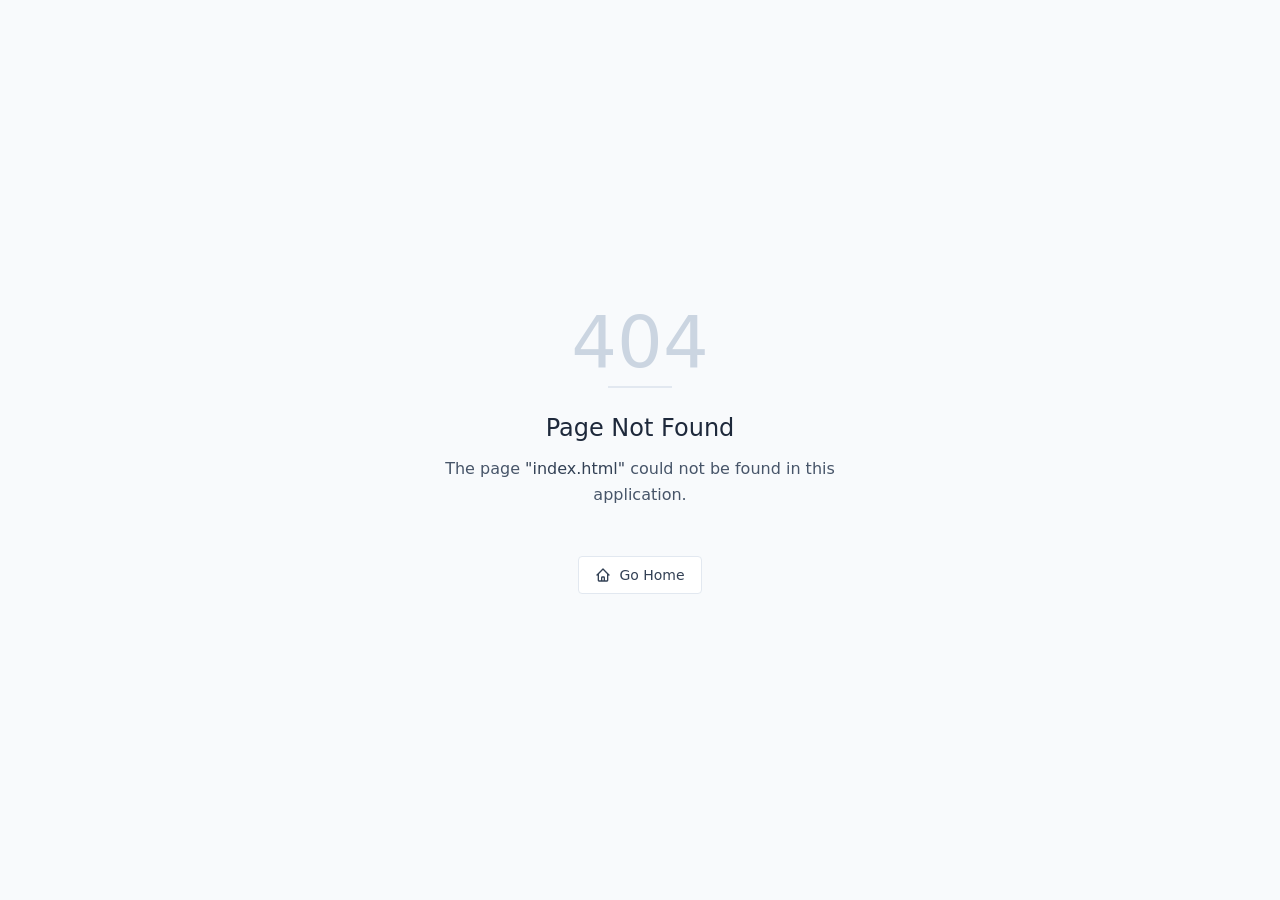
==== index.html @ f0186ccd "new" ====
<!doctype html>
<html lang="en">
  <head>
    <meta charset="UTF-8" />
    <link rel="icon" type="image/svg+xml" href="https://base44.com/logo_v2.svg" />
    <meta name="viewport" content="width=device-width, initial-scale=1.0" />
    <link rel="manifest" href="/manifest.json" />
    <title>Base44 APP</title>
    <script type="module" crossorigin src="/assets/index-C-ivw7IO.js"></script>
    <link rel="stylesheet" crossorigin href="/assets/index-BaWBJf7X.css">
    <script type="module">
if (window.self === window.top) {
  let lastPath = "";
  function getPageNameFromPath(path) {
    const segments = path.split("/").filter(Boolean);
    return segments[0] || null;
  }
  function trackPageView() {
    const path = window.location.pathname;
    if (path === lastPath) return;
    lastPath = path;
    const pageName = getPageNameFromPath(path) || "home";
    const appId = "";
    if (!appId) return;
    fetch(`/app-logs/${appId}/log-user-in-app/${pageName}`, {
      method: "POST",
    }).catch(() => {});
  }
  const originalPushState = history.pushState.bind(history);
  history.pushState = function (...args) {
    originalPushState(...args);
    trackPageView();
  };
  const originalReplaceState = history.replaceState.bind(history);
  history.replaceState = function (...args) {
    originalReplaceState(...args);
    trackPageView();
  };
  window.addEventListener("popstate", trackPageView);
  trackPageView();
}
</script>
  </head>
  <body>
    <div id="root"></div>
  </body>
</html>
---- assets/index-BaWBJf7X.css ----
*,:before,:after{--tw-border-spacing-x: 0;--tw-border-spacing-y: 0;--tw-translate-x: 0;--tw-translate-y: 0;--tw-rotate: 0;--tw-skew-x: 0;--tw-skew-y: 0;--tw-scale-x: 1;--tw-scale-y: 1;--tw-pan-x: ;--tw-pan-y: ;--tw-pinch-zoom: ;--tw-scroll-snap-strictness: proximity;--tw-gradient-from-position: ;--tw-gradient-via-position: ;--tw-gradient-to-position: ;--tw-ordinal: ;--tw-slashed-zero: ;--tw-numeric-figure: ;--tw-numeric-spacing: ;--tw-numeric-fraction: ;--tw-ring-inset: ;--tw-ring-offset-width: 0px;--tw-ring-offset-color: #fff;--tw-ring-color: rgb(59 130 246 / .5);--tw-ring-offset-shadow: 0 0 #0000;--tw-ring-shadow: 0 0 #0000;--tw-shadow: 0 0 #0000;--tw-shadow-colored: 0 0 #0000;--tw-blur: ;--tw-brightness: ;--tw-contrast: ;--tw-grayscale: ;--tw-hue-rotate: ;--tw-invert: ;--tw-saturate: ;--tw-sepia: ;--tw-drop-shadow: ;--tw-backdrop-blur: ;--tw-backdrop-brightness: ;--tw-backdrop-contrast: ;--tw-backdrop-grayscale: ;--tw-backdrop-hue-rotate: ;--tw-backdrop-invert: ;--tw-backdrop-opacity: ;--tw-backdrop-saturate: ;--tw-backdrop-sepia: ;--tw-contain-size: ;--tw-contain-layout: ;--tw-contain-paint: ;--tw-contain-style: }::backdrop{--tw-border-spacing-x: 0;--tw-border-spacing-y: 0;--tw-translate-x: 0;--tw-translate-y: 0;--tw-rotate: 0;--tw-skew-x: 0;--tw-skew-y: 0;--tw-scale-x: 1;--tw-scale-y: 1;--tw-pan-x: ;--tw-pan-y: ;--tw-pinch-zoom: ;--tw-scroll-snap-strictness: proximity;--tw-gradient-from-position: ;--tw-gradient-via-position: ;--tw-gradient-to-position: ;--tw-ordinal: ;--tw-slashed-zero: ;--tw-numeric-figure: ;--tw-numeric-spacing: ;--tw-numeric-fraction: ;--tw-ring-inset: ;--tw-ring-offset-width: 0px;--tw-ring-offset-color: #fff;--tw-ring-color: rgb(59 130 246 / .5);--tw-ring-offset-shadow: 0 0 #0000;--tw-ring-shadow: 0 0 #0000;--tw-shadow: 0 0 #0000;--tw-shadow-colored: 0 0 #0000;--tw-blur: ;--tw-brightness: ;--tw-contrast: ;--tw-grayscale: ;--tw-hue-rotate: ;--tw-invert: ;--tw-saturate: ;--tw-sepia: ;--tw-drop-shadow: ;--tw-backdrop-blur: ;--tw-backdrop-brightness: ;--tw-backdrop-contrast: ;--tw-backdrop-grayscale: ;--tw-backdrop-hue-rotate: ;--tw-backdrop-invert: ;--tw-backdrop-opacity: ;--tw-backdrop-saturate: ;--tw-backdrop-sepia: ;--tw-contain-size: ;--tw-contain-layout: ;--tw-contain-paint: ;--tw-contain-style: }*,:before,:after{box-sizing:border-box;border-width:0;border-style:solid;border-color:#e5e7eb}:before,:after{--tw-content: ""}html,:host{line-height:1.5;-webkit-text-size-adjust:100%;-moz-tab-size:4;-o-tab-size:4;tab-size:4;font-family:var(--font-sans);font-feature-settings:normal;font-variation-settings:normal;-webkit-tap-highlight-color:transparent}body{margin:0;line-height:inherit}hr{height:0;color:inherit;border-top-width:1px}abbr:where([title]){-webkit-text-decoration:underline dotted;text-decoration:underline dotted}h1,h2,h3,h4,h5,h6{font-size:inherit;font-weight:inherit}a{color:inherit;text-decoration:inherit}b,strong{font-weight:bolder}code,kbd,samp,pre{font-family:var(--font-mono);font-feature-settings:normal;font-variation-settings:normal;font-size:1em}small{font-size:80%}sub,sup{font-size:75%;line-height:0;position:relative;vertical-align:baseline}sub{bottom:-.25em}sup{top:-.5em}table{text-indent:0;border-color:inherit;border-collapse:collapse}button,input,optgroup,select,textarea{font-family:inherit;font-feature-settings:inherit;font-variation-settings:inherit;font-size:100%;font-weight:inherit;line-height:inherit;letter-spacing:inherit;color:inherit;margin:0;padding:0}button,select{text-transform:none}button,input:where([type=button]),input:where([type=reset]),input:where([type=submit]){-webkit-appearance:button;background-color:transparent;background-image:none}:-moz-focusring{outline:auto}:-moz-ui-invalid{box-shadow:none}progress{vertical-align:baseline}::-webkit-inner-spin-button,::-webkit-outer-spin-button{height:auto}[type=search]{-webkit-appearance:textfield;outline-offset:-2px}::-webkit-search-decoration{-webkit-appearance:none}::-webkit-file-upload-button{-webkit-appearance:button;font:inherit}summary{display:list-item}blockquote,dl,dd,h1,h2,h3,h4,h5,h6,hr,figure,p,pre{margin:0}fieldset{margin:0;padding:0}legend{padding:0}ol,ul,menu{list-style:none;margin:0;padding:0}dialog{padding:0}textarea{resize:vertical}input::-moz-placeholder,textarea::-moz-placeholder{opacity:1;color:#9ca3af}input::placeholder,textarea::placeholder{opacity:1;color:#9ca3af}button,[role=button]{cursor:pointer}:disabled{cursor:default}img,svg,video,canvas,audio,iframe,embed,object{display:block;vertical-align:middle}img,video{max-width:100%;height:auto}[hidden]:where(:not([hidden=until-found])){display:none}:root{--background: 210 17% 98%;--foreground: 240 6% 4%;--card: 0 0% 100%;--card-foreground: 240 6% 4%;--popover: 0 0% 100%;--popover-foreground: 240 6% 4%;--primary: 240 6% 4%;--primary-foreground: 210 17% 98%;--secondary: 210 14% 96%;--secondary-foreground: 240 6% 4%;--muted: 210 14% 93%;--muted-foreground: 240 4% 46%;--accent: 223 100% 50%;--accent-foreground: 0 0% 100%;--destructive: 4 100% 59%;--destructive-foreground: 0 0% 100%;--border: 210 14% 89%;--input: 210 14% 89%;--ring: 223 100% 50%;--radius: .25rem;--signal: 223 100% 50%;--signal-negative: 4 100% 59%;--paper: 210 17% 98%;--onyx: 240 6% 4%;--ghost: 210 14% 93%;--font-sans: "Inter", system-ui, sans-serif;--font-mono: "JetBrains Mono", monospace;--font-display: "Fraunces", "Inter", serif}.dark{--background: 240 6% 4%;--foreground: 210 17% 98%;--card: 240 6% 8%;--card-foreground: 210 17% 98%;--popover: 240 6% 8%;--popover-foreground: 210 17% 98%;--primary: 210 17% 98%;--primary-foreground: 240 6% 4%;--secondary: 240 4% 12%;--secondary-foreground: 210 17% 98%;--muted: 240 4% 12%;--muted-foreground: 240 4% 60%;--accent: 223 100% 60%;--accent-foreground: 0 0% 100%;--destructive: 4 100% 59%;--destructive-foreground: 0 0% 100%;--border: 240 4% 14%;--input: 240 4% 14%;--ring: 223 100% 60%}*{border-color:hsl(var(--border))}body{background-color:hsl(var(--background));color:hsl(var(--foreground));font-family:var(--font-sans);font-feature-settings:"ss01","cv11";-webkit-font-smoothing:antialiased;-moz-osx-font-smoothing:grayscale}*:focus-visible{outline:3px solid hsl(var(--accent));outline-offset:2px}::-moz-selection{background:hsl(var(--accent));color:hsl(var(--accent-foreground))}::selection{background:hsl(var(--accent));color:hsl(var(--accent-foreground))}.sr-only{position:absolute;width:1px;height:1px;padding:0;margin:-1px;overflow:hidden;clip:rect(0,0,0,0);white-space:nowrap;border-width:0}.pointer-events-none{pointer-events:none}.pointer-events-auto{pointer-events:auto}.visible{visibility:visible}.invisible{visibility:hidden}.fixed{position:fixed}.absolute{position:absolute}.relative{position:relative}.sticky{position:sticky}.-inset-2{top:-.5rem;right:-.5rem;bottom:-.5rem;left:-.5rem}.inset-0{top:0;right:0;bottom:0;left:0}.inset-x-0{left:0;right:0}.inset-y-0{top:0;bottom:0}.-bottom-12{bottom:-3rem}.-left-12{left:-3rem}.-right-1{right:-.25rem}.-right-12{right:-3rem}.-top-1{top:-.25rem}.-top-12{top:-3rem}.bottom-0{bottom:0}.left-0{left:0}.left-1{left:.25rem}.left-1\/2{left:50%}.left-2{left:.5rem}.left-4{left:1rem}.left-\[50\%\]{left:50%}.right-0{right:0}.right-1{right:.25rem}.right-2{right:.5rem}.right-3{right:.75rem}.right-4{right:1rem}.top-0{top:0}.top-1\.5{top:.375rem}.top-1\/2{top:50%}.top-16{top:4rem}.top-2{top:.5rem}.top-28{top:7rem}.top-3\.5{top:.875rem}.top-4{top:1rem}.top-\[1px\]{top:1px}.top-\[50\%\]{top:50%}.top-\[60\%\]{top:60%}.top-full{top:100%}.z-10{z-index:10}.z-20{z-index:20}.z-30{z-index:30}.z-40{z-index:40}.z-50{z-index:50}.z-\[100\]{z-index:100}.z-\[1\]{z-index:1}.order-last{order:9999}.col-span-1{grid-column:span 1 / span 1}.col-span-10{grid-column:span 10 / span 10}.col-span-12{grid-column:span 12 / span 12}.col-span-2{grid-column:span 2 / span 2}.col-span-3{grid-column:span 3 / span 3}.col-span-4{grid-column:span 4 / span 4}.col-span-7{grid-column:span 7 / span 7}.col-start-3{grid-column-start:3}.-mx-1{margin-left:-.25rem;margin-right:-.25rem}.mx-2{margin-left:.5rem;margin-right:.5rem}.mx-3\.5{margin-left:.875rem;margin-right:.875rem}.mx-auto{margin-left:auto;margin-right:auto}.my-0\.5{margin-top:.125rem;margin-bottom:.125rem}.my-1{margin-top:.25rem;margin-bottom:.25rem}.-ml-4{margin-left:-1rem}.-mt-4{margin-top:-1rem}.mb-1{margin-bottom:.25rem}.mb-2{margin-bottom:.5rem}.mb-4{margin-bottom:1rem}.mb-6{margin-bottom:1.5rem}.mb-8{margin-bottom:2rem}.ml-1{margin-left:.25rem}.ml-auto{margin-left:auto}.mr-2{margin-right:.5rem}.mt-0\.5{margin-top:.125rem}.mt-1{margin-top:.25rem}.mt-1\.5{margin-top:.375rem}.mt-10{margin-top:2.5rem}.mt-2{margin-top:.5rem}.mt-24{margin-top:6rem}.mt-3{margin-top:.75rem}.mt-4{margin-top:1rem}.mt-8{margin-top:2rem}.mt-auto{margin-top:auto}.block{display:block}.flex{display:flex}.inline-flex{display:inline-flex}.table{display:table}.grid{display:grid}.hidden{display:none}.aspect-square{aspect-ratio:1 / 1}.aspect-video{aspect-ratio:16 / 9}.size-4{width:1rem;height:1rem}.h-0\.5{height:.125rem}.h-1{height:.25rem}.h-1\.5{height:.375rem}.h-10{height:2.5rem}.h-12{height:3rem}.h-14{height:3.5rem}.h-16{height:4rem}.h-2{height:.5rem}.h-2\.5{height:.625rem}.h-24{height:6rem}.h-3{height:.75rem}.h-3\.5{height:.875rem}.h-4{height:1rem}.h-5{height:1.25rem}.h-6{height:1.5rem}.h-7{height:1.75rem}.h-8{height:2rem}.h-9{height:2.25rem}.h-\[1px\]{height:1px}.h-\[var\(--radix-navigation-menu-viewport-height\)\]{height:var(--radix-navigation-menu-viewport-height)}.h-\[var\(--radix-select-trigger-height\)\]{height:var(--radix-select-trigger-height)}.h-auto{height:auto}.h-full{height:100%}.h-px{height:1px}.h-svh{height:100svh}.max-h-96{max-height:24rem}.max-h-\[300px\]{max-height:300px}.max-h-screen{max-height:100vh}.min-h-0{min-height:0px}.min-h-\[60px\]{min-height:60px}.min-h-screen{min-height:100vh}.min-h-svh{min-height:100svh}.w-0{width:0px}.w-1{width:.25rem}.w-10{width:2.5rem}.w-12{width:3rem}.w-14{width:3.5rem}.w-16{width:4rem}.w-2{width:.5rem}.w-2\.5{width:.625rem}.w-24{width:6rem}.w-3{width:.75rem}.w-3\.5{width:.875rem}.w-3\/4{width:75%}.w-4{width:1rem}.w-5{width:1.25rem}.w-6{width:1.5rem}.w-64{width:16rem}.w-7{width:1.75rem}.w-72{width:18rem}.w-8{width:2rem}.w-9{width:2.25rem}.w-\[--sidebar-width\]{width:var(--sidebar-width)}.w-\[100px\]{width:100px}.w-\[1px\]{width:1px}.w-auto{width:auto}.w-full{width:100%}.w-max{width:-moz-max-content;width:max-content}.w-px{width:1px}.min-w-0{min-width:0px}.min-w-10{min-width:2.5rem}.min-w-5{min-width:1.25rem}.min-w-8{min-width:2rem}.min-w-9{min-width:2.25rem}.min-w-\[12rem\]{min-width:12rem}.min-w-\[8rem\]{min-width:8rem}.min-w-\[var\(--radix-select-trigger-width\)\]{min-width:var(--radix-select-trigger-width)}.max-w-\[--skeleton-width\]{max-width:var(--skeleton-width)}.max-w-\[1600px\]{max-width:1600px}.max-w-lg{max-width:32rem}.max-w-max{max-width:-moz-max-content;max-width:max-content}.max-w-md{max-width:28rem}.max-w-xl{max-width:36rem}.flex-1{flex:1 1 0%}.flex-shrink-0,.shrink-0{flex-shrink:0}.grow{flex-grow:1}.grow-0{flex-grow:0}.basis-full{flex-basis:100%}.caption-bottom{caption-side:bottom}.border-collapse{border-collapse:collapse}.-translate-x-1\/2{--tw-translate-x: -50%;transform:translate(var(--tw-translate-x),var(--tw-translate-y)) rotate(var(--tw-rotate)) skew(var(--tw-skew-x)) skewY(var(--tw-skew-y)) scaleX(var(--tw-scale-x)) scaleY(var(--tw-scale-y))}.-translate-x-px{--tw-translate-x: -1px;transform:translate(var(--tw-translate-x),var(--tw-translate-y)) rotate(var(--tw-rotate)) skew(var(--tw-skew-x)) skewY(var(--tw-skew-y)) scaleX(var(--tw-scale-x)) scaleY(var(--tw-scale-y))}.-translate-y-1\/2{--tw-translate-y: -50%;transform:translate(var(--tw-translate-x),var(--tw-translate-y)) rotate(var(--tw-rotate)) skew(var(--tw-skew-x)) skewY(var(--tw-skew-y)) scaleX(var(--tw-scale-x)) scaleY(var(--tw-scale-y))}.translate-x-\[-50\%\]{--tw-translate-x: -50%;transform:translate(var(--tw-translate-x),var(--tw-translate-y)) rotate(var(--tw-rotate)) skew(var(--tw-skew-x)) skewY(var(--tw-skew-y)) scaleX(var(--tw-scale-x)) scaleY(var(--tw-scale-y))}.translate-x-px{--tw-translate-x: 1px;transform:translate(var(--tw-translate-x),var(--tw-translate-y)) rotate(var(--tw-rotate)) skew(var(--tw-skew-x)) skewY(var(--tw-skew-y)) scaleX(var(--tw-scale-x)) scaleY(var(--tw-scale-y))}.translate-y-\[-50\%\]{--tw-translate-y: -50%;transform:translate(var(--tw-translate-x),var(--tw-translate-y)) rotate(var(--tw-rotate)) skew(var(--tw-skew-x)) skewY(var(--tw-skew-y)) scaleX(var(--tw-scale-x)) scaleY(var(--tw-scale-y))}.translate-y-full{--tw-translate-y: 100%;transform:translate(var(--tw-translate-x),var(--tw-translate-y)) rotate(var(--tw-rotate)) skew(var(--tw-skew-x)) skewY(var(--tw-skew-y)) scaleX(var(--tw-scale-x)) scaleY(var(--tw-scale-y))}.rotate-45{--tw-rotate: 45deg;transform:translate(var(--tw-translate-x),var(--tw-translate-y)) rotate(var(--tw-rotate)) skew(var(--tw-skew-x)) skewY(var(--tw-skew-y)) scaleX(var(--tw-scale-x)) scaleY(var(--tw-scale-y))}.rotate-90{--tw-rotate: 90deg;transform:translate(var(--tw-translate-x),var(--tw-translate-y)) rotate(var(--tw-rotate)) skew(var(--tw-skew-x)) skewY(var(--tw-skew-y)) scaleX(var(--tw-scale-x)) scaleY(var(--tw-scale-y))}.transform{transform:translate(var(--tw-translate-x),var(--tw-translate-y)) rotate(var(--tw-rotate)) skew(var(--tw-skew-x)) skewY(var(--tw-skew-y)) scaleX(var(--tw-scale-x)) scaleY(var(--tw-scale-y))}@keyframes pulse{50%{opacity:.5}}.animate-pulse{animation:pulse 2s cubic-bezier(.4,0,.6,1) infinite}@keyframes spin{to{transform:rotate(360deg)}}.animate-spin{animation:spin 1s linear infinite}.cursor-default{cursor:default}.cursor-pointer{cursor:pointer}.touch-none{touch-action:none}.select-none{-webkit-user-select:none;-moz-user-select:none;user-select:none}.list-inside{list-style-position:inside}.list-disc{list-style-type:disc}.list-none{list-style-type:none}.grid-cols-12{grid-template-columns:repeat(12,minmax(0,1fr))}.grid-cols-3{grid-template-columns:repeat(3,minmax(0,1fr))}.flex-row{flex-direction:row}.flex-col{flex-direction:column}.flex-col-reverse{flex-direction:column-reverse}.flex-wrap{flex-wrap:wrap}.items-start{align-items:flex-start}.items-end{align-items:flex-end}.items-center{align-items:center}.items-baseline{align-items:baseline}.items-stretch{align-items:stretch}.justify-end{justify-content:flex-end}.justify-center{justify-content:center}.justify-between{justify-content:space-between}.gap-1{gap:.25rem}.gap-1\.5{gap:.375rem}.gap-10{gap:2.5rem}.gap-2{gap:.5rem}.gap-3{gap:.75rem}.gap-4{gap:1rem}.gap-6{gap:1.5rem}.gap-8{gap:2rem}.space-x-1>:not([hidden])~:not([hidden]){--tw-space-x-reverse: 0;margin-right:calc(.25rem * var(--tw-space-x-reverse));margin-left:calc(.25rem * calc(1 - var(--tw-space-x-reverse)))}.space-x-3>:not([hidden])~:not([hidden]){--tw-space-x-reverse: 0;margin-right:calc(.75rem * var(--tw-space-x-reverse));margin-left:calc(.75rem * calc(1 - var(--tw-space-x-reverse)))}.space-x-4>:not([hidden])~:not([hidden]){--tw-space-x-reverse: 0;margin-right:calc(1rem * var(--tw-space-x-reverse));margin-left:calc(1rem * calc(1 - var(--tw-space-x-reverse)))}.space-y-1>:not([hidden])~:not([hidden]){--tw-space-y-reverse: 0;margin-top:calc(.25rem * calc(1 - var(--tw-space-y-reverse)));margin-bottom:calc(.25rem * var(--tw-space-y-reverse))}.space-y-1\.5>:not([hidden])~:not([hidden]){--tw-space-y-reverse: 0;margin-top:calc(.375rem * calc(1 - var(--tw-space-y-reverse)));margin-bottom:calc(.375rem * var(--tw-space-y-reverse))}.space-y-2>:not([hidden])~:not([hidden]){--tw-space-y-reverse: 0;margin-top:calc(.5rem * calc(1 - var(--tw-space-y-reverse)));margin-bottom:calc(.5rem * var(--tw-space-y-reverse))}.space-y-3>:not([hidden])~:not([hidden]){--tw-space-y-reverse: 0;margin-top:calc(.75rem * calc(1 - var(--tw-space-y-reverse)));margin-bottom:calc(.75rem * var(--tw-space-y-reverse))}.space-y-4>:not([hidden])~:not([hidden]){--tw-space-y-reverse: 0;margin-top:calc(1rem * calc(1 - var(--tw-space-y-reverse)));margin-bottom:calc(1rem * var(--tw-space-y-reverse))}.space-y-6>:not([hidden])~:not([hidden]){--tw-space-y-reverse: 0;margin-top:calc(1.5rem * calc(1 - var(--tw-space-y-reverse)));margin-bottom:calc(1.5rem * var(--tw-space-y-reverse))}.overflow-auto{overflow:auto}.overflow-hidden{overflow:hidden}.overflow-y-auto{overflow-y:auto}.overflow-x-hidden{overflow-x:hidden}.truncate{overflow:hidden;text-overflow:ellipsis;white-space:nowrap}.whitespace-nowrap{white-space:nowrap}.break-words{overflow-wrap:break-word}.rounded-\[2px\]{border-radius:2px}.rounded-\[inherit\]{border-radius:inherit}.rounded-full{border-radius:9999px}.rounded-lg{border-radius:var(--radius)}.rounded-md{border-radius:calc(var(--radius) - 2px)}.rounded-sm{border-radius:calc(var(--radius) - 4px)}.rounded-xl{border-radius:.75rem}.rounded-t-\[10px\]{border-top-left-radius:10px;border-top-right-radius:10px}.rounded-tl-sm{border-top-left-radius:calc(var(--radius) - 4px)}.border{border-width:1px}.border-2{border-width:2px}.border-4{border-width:4px}.border-\[1\.5px\]{border-width:1.5px}.border-y{border-top-width:1px;border-bottom-width:1px}.border-b{border-bottom-width:1px}.border-l{border-left-width:1px}.border-r{border-right-width:1px}.border-t{border-top-width:1px}.border-dashed{border-style:dashed}.border-\[--color-border\]{border-color:var(--color-border)}.border-accent{border-color:hsl(var(--accent))}.border-border\/50{border-color:hsl(var(--border) / .5)}.border-destructive{border-color:hsl(var(--destructive))}.border-destructive\/50{border-color:hsl(var(--destructive) / .5)}.border-input{border-color:hsl(var(--input))}.border-primary{border-color:hsl(var(--primary))}.border-primary\/50{border-color:hsl(var(--primary) / .5)}.border-slate-100{--tw-border-opacity: 1;border-color:rgb(241 245 249 / var(--tw-border-opacity, 1))}.border-slate-200{--tw-border-opacity: 1;border-color:rgb(226 232 240 / var(--tw-border-opacity, 1))}.border-transparent{border-color:transparent}.border-l-transparent{border-left-color:transparent}.border-t-slate-800{--tw-border-opacity: 1;border-top-color:rgb(30 41 59 / var(--tw-border-opacity, 1))}.border-t-transparent{border-top-color:transparent}.bg-\[--color-bg\]{background-color:var(--color-bg)}.bg-accent{background-color:hsl(var(--accent))}.bg-background{background-color:hsl(var(--background))}.bg-black\/80{background-color:#000c}.bg-border{background-color:hsl(var(--border))}.bg-card{background-color:hsl(var(--card))}.bg-destructive{background-color:hsl(var(--destructive))}.bg-foreground{background-color:hsl(var(--foreground))}.bg-foreground\/20{background-color:hsl(var(--foreground) / .2)}.bg-green-500{--tw-bg-opacity: 1;background-color:rgb(34 197 94 / var(--tw-bg-opacity, 1))}.bg-muted{background-color:hsl(var(--muted))}.bg-muted\/50{background-color:hsl(var(--muted) / .5)}.bg-onyx{background-color:hsl(var(--onyx))}.bg-orange-100{--tw-bg-opacity: 1;background-color:rgb(255 237 213 / var(--tw-bg-opacity, 1))}.bg-orange-400{--tw-bg-opacity: 1;background-color:rgb(251 146 60 / var(--tw-bg-opacity, 1))}.bg-paper{background-color:hsl(var(--paper))}.bg-paper\/85{background-color:hsl(var(--paper) / .85)}.bg-paper\/90{background-color:hsl(var(--paper) / .9)}.bg-popover{background-color:hsl(var(--popover))}.bg-primary{background-color:hsl(var(--primary))}.bg-primary\/10{background-color:hsl(var(--primary) / .1)}.bg-primary\/20{background-color:hsl(var(--primary) / .2)}.bg-secondary{background-color:hsl(var(--secondary))}.bg-slate-100{--tw-bg-opacity: 1;background-color:rgb(241 245 249 / var(--tw-bg-opacity, 1))}.bg-slate-200{--tw-bg-opacity: 1;background-color:rgb(226 232 240 / var(--tw-bg-opacity, 1))}.bg-slate-50{--tw-bg-opacity: 1;background-color:rgb(248 250 252 / var(--tw-bg-opacity, 1))}.bg-transparent{background-color:transparent}.bg-white{--tw-bg-opacity: 1;background-color:rgb(255 255 255 / var(--tw-bg-opacity, 1))}.bg-gradient-to-b{background-image:linear-gradient(to bottom,var(--tw-gradient-stops))}.from-white{--tw-gradient-from: #fff var(--tw-gradient-from-position);--tw-gradient-to: rgb(255 255 255 / 0) var(--tw-gradient-to-position);--tw-gradient-stops: var(--tw-gradient-from), var(--tw-gradient-to)}.to-slate-50{--tw-gradient-to: #f8fafc var(--tw-gradient-to-position)}.fill-current{fill:currentColor}.fill-primary{fill:hsl(var(--primary))}.object-cover{-o-object-fit:cover;object-fit:cover}.p-0{padding:0}.p-1{padding:.25rem}.p-2{padding:.5rem}.p-3{padding:.75rem}.p-4{padding:1rem}.p-6{padding:1.5rem}.p-8{padding:2rem}.p-\[1px\]{padding:1px}.px-1{padding-left:.25rem;padding-right:.25rem}.px-1\.5{padding-left:.375rem;padding-right:.375rem}.px-2{padding-left:.5rem;padding-right:.5rem}.px-2\.5{padding-left:.625rem;padding-right:.625rem}.px-3{padding-left:.75rem;padding-right:.75rem}.px-4{padding-left:1rem;padding-right:1rem}.px-6{padding-left:1.5rem;padding-right:1.5rem}.px-8{padding-left:2rem;padding-right:2rem}.py-0\.5{padding-top:.125rem;padding-bottom:.125rem}.py-1{padding-top:.25rem;padding-bottom:.25rem}.py-1\.5{padding-top:.375rem;padding-bottom:.375rem}.py-10{padding-top:2.5rem;padding-bottom:2.5rem}.py-16{padding-top:4rem;padding-bottom:4rem}.py-2{padding-top:.5rem;padding-bottom:.5rem}.py-20{padding-top:5rem;padding-bottom:5rem}.py-3{padding-top:.75rem;padding-bottom:.75rem}.py-32{padding-top:8rem;padding-bottom:8rem}.py-4{padding-top:1rem;padding-bottom:1rem}.py-6{padding-top:1.5rem;padding-bottom:1.5rem}.pb-3{padding-bottom:.75rem}.pb-4{padding-bottom:1rem}.pl-2{padding-left:.5rem}.pl-2\.5{padding-left:.625rem}.pl-4{padding-left:1rem}.pl-8{padding-left:2rem}.pr-2{padding-right:.5rem}.pr-2\.5{padding-right:.625rem}.pr-8{padding-right:2rem}.pt-0{padding-top:0}.pt-1{padding-top:.25rem}.pt-10{padding-top:2.5rem}.pt-3{padding-top:.75rem}.pt-4{padding-top:1rem}.pt-6{padding-top:1.5rem}.text-left{text-align:left}.text-center{text-align:center}.align-middle{vertical-align:middle}.font-mono{font-family:var(--font-mono)}.text-2xl{font-size:1.5rem;line-height:2rem}.text-3xl{font-size:1.875rem;line-height:2.25rem}.text-7xl{font-size:4.5rem;line-height:1}.text-9xl{font-size:8rem;line-height:1}.text-\[0\.8rem\]{font-size:.8rem}.text-\[10px\]{font-size:10px}.text-\[11px\]{font-size:11px}.text-\[120px\]{font-size:120px}.text-\[16px\]{font-size:16px}.text-\[17px\]{font-size:17px}.text-\[220px\]{font-size:220px}.text-\[clamp\(3rem\,8vw\,7rem\)\]{font-size:clamp(3rem,8vw,7rem)}.text-\[clamp\(3rem\,9vw\,8\.5rem\)\]{font-size:clamp(3rem,9vw,8.5rem)}.text-base{font-size:1rem;line-height:1.5rem}.text-lg{font-size:1.125rem;line-height:1.75rem}.text-sm{font-size:.875rem;line-height:1.25rem}.text-xl{font-size:1.25rem;line-height:1.75rem}.text-xs{font-size:.75rem;line-height:1rem}.font-black{font-weight:900}.font-bold{font-weight:700}.font-light{font-weight:300}.font-medium{font-weight:500}.font-normal{font-weight:400}.font-semibold{font-weight:600}.uppercase{text-transform:uppercase}.italic{font-style:italic}.tabular-nums{--tw-numeric-spacing: tabular-nums;font-variant-numeric:var(--tw-ordinal) var(--tw-slashed-zero) var(--tw-numeric-figure) var(--tw-numeric-spacing) var(--tw-numeric-fraction)}.leading-\[0\.82\]{line-height:.82}.leading-\[0\.85\]{line-height:.85}.leading-\[0\.95\]{line-height:.95}.leading-\[1\.25\]{line-height:1.25}.leading-\[1\.65\]{line-height:1.65}.leading-\[1\.6\]{line-height:1.6}.leading-\[1\.7\]{line-height:1.7}.leading-none{line-height:1}.leading-relaxed{line-height:1.625}.leading-tight{line-height:1.25}.tracking-\[0\.15em\]{letter-spacing:.15em}.tracking-\[0\.22em\]{letter-spacing:.22em}.tracking-\[0\.25em\]{letter-spacing:.25em}.tracking-\[0\.2em\]{letter-spacing:.2em}.tracking-tight{letter-spacing:-.025em}.tracking-widest{letter-spacing:.1em}.text-accent{color:hsl(var(--accent))}.text-accent-foreground{color:hsl(var(--accent-foreground))}.text-card-foreground{color:hsl(var(--card-foreground))}.text-current{color:currentColor}.text-destructive{color:hsl(var(--destructive))}.text-destructive-foreground{color:hsl(var(--destructive-foreground))}.text-foreground{color:hsl(var(--foreground))}.text-foreground\/50{color:hsl(var(--foreground) / .5)}.text-foreground\/75{color:hsl(var(--foreground) / .75)}.text-foreground\/80{color:hsl(var(--foreground) / .8)}.text-muted-foreground{color:hsl(var(--muted-foreground))}.text-orange-600{--tw-text-opacity: 1;color:rgb(234 88 12 / var(--tw-text-opacity, 1))}.text-popover-foreground{color:hsl(var(--popover-foreground))}.text-primary{color:hsl(var(--primary))}.text-primary-foreground{color:hsl(var(--primary-foreground))}.text-secondary-foreground{color:hsl(var(--secondary-foreground))}.text-slate-300{--tw-text-opacity: 1;color:rgb(203 213 225 / var(--tw-text-opacity, 1))}.text-slate-600{--tw-text-opacity: 1;color:rgb(71 85 105 / var(--tw-text-opacity, 1))}.text-slate-700{--tw-text-opacity: 1;color:rgb(51 65 85 / var(--tw-text-opacity, 1))}.text-slate-800{--tw-text-opacity: 1;color:rgb(30 41 59 / var(--tw-text-opacity, 1))}.text-slate-900{--tw-text-opacity: 1;color:rgb(15 23 42 / var(--tw-text-opacity, 1))}.text-white{--tw-text-opacity: 1;color:rgb(255 255 255 / var(--tw-text-opacity, 1))}.underline-offset-4{text-underline-offset:4px}.opacity-0{opacity:0}.opacity-50{opacity:.5}.opacity-60{opacity:.6}.opacity-70{opacity:.7}.opacity-90{opacity:.9}.mix-blend-difference{mix-blend-mode:difference}.shadow{--tw-shadow: 0 1px 3px 0 rgb(0 0 0 / .1), 0 1px 2px -1px rgb(0 0 0 / .1);--tw-shadow-colored: 0 1px 3px 0 var(--tw-shadow-color), 0 1px 2px -1px var(--tw-shadow-color);box-shadow:var(--tw-ring-offset-shadow, 0 0 #0000),var(--tw-ring-shadow, 0 0 #0000),var(--tw-shadow)}.shadow-\[0_0_0_1px_hsl\(var\(--sidebar-border\)\)\]{--tw-shadow: 0 0 0 1px hsl(var(--sidebar-border));--tw-shadow-colored: 0 0 0 1px var(--tw-shadow-color);box-shadow:var(--tw-ring-offset-shadow, 0 0 #0000),var(--tw-ring-shadow, 0 0 #0000),var(--tw-shadow)}.shadow-lg{--tw-shadow: 0 10px 15px -3px rgb(0 0 0 / .1), 0 4px 6px -4px rgb(0 0 0 / .1);--tw-shadow-colored: 0 10px 15px -3px var(--tw-shadow-color), 0 4px 6px -4px var(--tw-shadow-color);box-shadow:var(--tw-ring-offset-shadow, 0 0 #0000),var(--tw-ring-shadow, 0 0 #0000),var(--tw-shadow)}.shadow-md{--tw-shadow: 0 4px 6px -1px rgb(0 0 0 / .1), 0 2px 4px -2px rgb(0 0 0 / .1);--tw-shadow-colored: 0 4px 6px -1px var(--tw-shadow-color), 0 2px 4px -2px var(--tw-shadow-color);box-shadow:var(--tw-ring-offset-shadow, 0 0 #0000),var(--tw-ring-shadow, 0 0 #0000),var(--tw-shadow)}.shadow-none{--tw-shadow: 0 0 #0000;--tw-shadow-colored: 0 0 #0000;box-shadow:var(--tw-ring-offset-shadow, 0 0 #0000),var(--tw-ring-shadow, 0 0 #0000),var(--tw-shadow)}.shadow-sm{--tw-shadow: 0 1px 2px 0 rgb(0 0 0 / .05);--tw-shadow-colored: 0 1px 2px 0 var(--tw-shadow-color);box-shadow:var(--tw-ring-offset-shadow, 0 0 #0000),var(--tw-ring-shadow, 0 0 #0000),var(--tw-shadow)}.shadow-xl{--tw-shadow: 0 20px 25px -5px rgb(0 0 0 / .1), 0 8px 10px -6px rgb(0 0 0 / .1);--tw-shadow-colored: 0 20px 25px -5px var(--tw-shadow-color), 0 8px 10px -6px var(--tw-shadow-color);box-shadow:var(--tw-ring-offset-shadow, 0 0 #0000),var(--tw-ring-shadow, 0 0 #0000),var(--tw-shadow)}.outline-none{outline:2px solid transparent;outline-offset:2px}.outline{outline-style:solid}.ring-0{--tw-ring-offset-shadow: var(--tw-ring-inset) 0 0 0 var(--tw-ring-offset-width) var(--tw-ring-offset-color);--tw-ring-shadow: var(--tw-ring-inset) 0 0 0 calc(0px + var(--tw-ring-offset-width)) var(--tw-ring-color);box-shadow:var(--tw-ring-offset-shadow),var(--tw-ring-shadow),var(--tw-shadow, 0 0 #0000)}.ring-1{--tw-ring-offset-shadow: var(--tw-ring-inset) 0 0 0 var(--tw-ring-offset-width) var(--tw-ring-offset-color);--tw-ring-shadow: var(--tw-ring-inset) 0 0 0 calc(1px + var(--tw-ring-offset-width)) var(--tw-ring-color);box-shadow:var(--tw-ring-offset-shadow),var(--tw-ring-shadow),var(--tw-shadow, 0 0 #0000)}.ring-onyx\/10{--tw-ring-color: hsl(var(--onyx) / .1)}.ring-ring{--tw-ring-color: hsl(var(--ring))}.ring-offset-background{--tw-ring-offset-color: hsl(var(--background))}.grayscale{--tw-grayscale: grayscale(100%);filter:var(--tw-blur) var(--tw-brightness) var(--tw-contrast) var(--tw-grayscale) var(--tw-hue-rotate) var(--tw-invert) var(--tw-saturate) var(--tw-sepia) var(--tw-drop-shadow)}.filter{filter:var(--tw-blur) var(--tw-brightness) var(--tw-contrast) var(--tw-grayscale) var(--tw-hue-rotate) var(--tw-invert) var(--tw-saturate) var(--tw-sepia) var(--tw-drop-shadow)}.backdrop-blur-md{--tw-backdrop-blur: blur(12px);-webkit-backdrop-filter:var(--tw-backdrop-blur) var(--tw-backdrop-brightness) var(--tw-backdrop-contrast) var(--tw-backdrop-grayscale) var(--tw-backdrop-hue-rotate) var(--tw-backdrop-invert) var(--tw-backdrop-opacity) var(--tw-backdrop-saturate) var(--tw-backdrop-sepia);backdrop-filter:var(--tw-backdrop-blur) var(--tw-backdrop-brightness) var(--tw-backdrop-contrast) var(--tw-backdrop-grayscale) var(--tw-backdrop-hue-rotate) var(--tw-backdrop-invert) var(--tw-backdrop-opacity) var(--tw-backdrop-saturate) var(--tw-backdrop-sepia)}.backdrop-blur-xl{--tw-backdrop-blur: blur(24px);-webkit-backdrop-filter:var(--tw-backdrop-blur) var(--tw-backdrop-brightness) var(--tw-backdrop-contrast) var(--tw-backdrop-grayscale) var(--tw-backdrop-hue-rotate) var(--tw-backdrop-invert) var(--tw-backdrop-opacity) var(--tw-backdrop-saturate) var(--tw-backdrop-sepia);backdrop-filter:var(--tw-backdrop-blur) var(--tw-backdrop-brightness) var(--tw-backdrop-contrast) var(--tw-backdrop-grayscale) var(--tw-backdrop-hue-rotate) var(--tw-backdrop-invert) var(--tw-backdrop-opacity) var(--tw-backdrop-saturate) var(--tw-backdrop-sepia)}.transition{transition-property:color,background-color,border-color,text-decoration-color,fill,stroke,opacity,box-shadow,transform,filter,backdrop-filter;transition-timing-function:cubic-bezier(.4,0,.2,1);transition-duration:.15s}.transition-\[left\,right\,width\]{transition-property:left,right,width;transition-timing-function:cubic-bezier(.4,0,.2,1);transition-duration:.15s}.transition-\[margin\,opacity\]{transition-property:margin,opacity;transition-timing-function:cubic-bezier(.4,0,.2,1);transition-duration:.15s}.transition-\[width\,height\,padding\]{transition-property:width,height,padding;transition-timing-function:cubic-bezier(.4,0,.2,1);transition-duration:.15s}.transition-\[width\]{transition-property:width;transition-timing-function:cubic-bezier(.4,0,.2,1);transition-duration:.15s}.transition-all{transition-property:all;transition-timing-function:cubic-bezier(.4,0,.2,1);transition-duration:.15s}.transition-colors{transition-property:color,background-color,border-color,text-decoration-color,fill,stroke;transition-timing-function:cubic-bezier(.4,0,.2,1);transition-duration:.15s}.transition-opacity{transition-property:opacity;transition-timing-function:cubic-bezier(.4,0,.2,1);transition-duration:.15s}.transition-transform{transition-property:transform;transition-timing-function:cubic-bezier(.4,0,.2,1);transition-duration:.15s}.duration-1000{transition-duration:1s}.duration-200{transition-duration:.2s}.duration-300{transition-duration:.3s}.duration-500{transition-duration:.5s}.duration-700{transition-duration:.7s}.ease-in-out{transition-timing-function:cubic-bezier(.4,0,.2,1)}.ease-linear{transition-timing-function:linear}@keyframes enter{0%{opacity:var(--tw-enter-opacity, 1);transform:translate3d(var(--tw-enter-translate-x, 0),var(--tw-enter-translate-y, 0),0) scale3d(var(--tw-enter-scale, 1),var(--tw-enter-scale, 1),var(--tw-enter-scale, 1)) rotate(var(--tw-enter-rotate, 0))}}@keyframes exit{to{opacity:var(--tw-exit-opacity, 1);transform:translate3d(var(--tw-exit-translate-x, 0),var(--tw-exit-translate-y, 0),0) scale3d(var(--tw-exit-scale, 1),var(--tw-exit-scale, 1),var(--tw-exit-scale, 1)) rotate(var(--tw-exit-rotate, 0))}}.animate-in{animation-name:enter;animation-duration:.15s;--tw-enter-opacity: initial;--tw-enter-scale: initial;--tw-enter-rotate: initial;--tw-enter-translate-x: initial;--tw-enter-translate-y: initial}.fade-in-0{--tw-enter-opacity: 0}.zoom-in-95{--tw-enter-scale: .95}.duration-1000{animation-duration:1s}.duration-200{animation-duration:.2s}.duration-300{animation-duration:.3s}.duration-500{animation-duration:.5s}.duration-700{animation-duration:.7s}.ease-in-out{animation-timing-function:cubic-bezier(.4,0,.2,1)}.ease-linear{animation-timing-function:linear}.paused{animation-play-state:paused}.font-mono{font-family:var(--font-mono);font-feature-settings:"tnum","zero"}.font-display{font-family:var(--font-display)}.tracking-tightest{letter-spacing:-.04em}.tracking-mega{letter-spacing:-.06em}.text-balance{text-wrap:balance}.rank-numeral{font-family:var(--font-display);font-weight:900;letter-spacing:-.08em;line-height:.75;color:hsl(var(--muted));-webkit-user-select:none;-moz-user-select:none;user-select:none}.hairline{border-color:hsl(var(--foreground) / .12)}.file\:border-0::file-selector-button{border-width:0px}.file\:bg-transparent::file-selector-button{background-color:transparent}.file\:text-sm::file-selector-button{font-size:.875rem;line-height:1.25rem}.file\:font-medium::file-selector-button{font-weight:500}.file\:text-foreground::file-selector-button{color:hsl(var(--foreground))}.placeholder\:text-muted-foreground::-moz-placeholder{color:hsl(var(--muted-foreground))}.placeholder\:text-muted-foreground::placeholder{color:hsl(var(--muted-foreground))}.after\:absolute:after{content:var(--tw-content);position:absolute}.after\:-inset-2:after{content:var(--tw-content);top:-.5rem;right:-.5rem;bottom:-.5rem;left:-.5rem}.after\:inset-y-0:after{content:var(--tw-content);top:0;bottom:0}.after\:left-1\/2:after{content:var(--tw-content);left:50%}.after\:w-1:after{content:var(--tw-content);width:.25rem}.after\:w-\[2px\]:after{content:var(--tw-content);width:2px}.after\:-translate-x-1\/2:after{content:var(--tw-content);--tw-translate-x: -50%;transform:translate(var(--tw-translate-x),var(--tw-translate-y)) rotate(var(--tw-rotate)) skew(var(--tw-skew-x)) skewY(var(--tw-skew-y)) scaleX(var(--tw-scale-x)) scaleY(var(--tw-scale-y))}.first\:rounded-l-md:first-child{border-top-left-radius:calc(var(--radius) - 2px);border-bottom-left-radius:calc(var(--radius) - 2px)}.first\:border-l:first-child{border-left-width:1px}.last\:rounded-r-md:last-child{border-top-right-radius:calc(var(--radius) - 2px);border-bottom-right-radius:calc(var(--radius) - 2px)}.last\:border-b-0:last-child{border-bottom-width:0px}.focus-within\:relative:focus-within{position:relative}.focus-within\:z-20:focus-within{z-index:20}.hover\:border-slate-300:hover{--tw-border-opacity: 1;border-color:rgb(203 213 225 / var(--tw-border-opacity, 1))}.hover\:bg-accent:hover{background-color:hsl(var(--accent))}.hover\:bg-destructive\/80:hover{background-color:hsl(var(--destructive) / .8)}.hover\:bg-destructive\/90:hover{background-color:hsl(var(--destructive) / .9)}.hover\:bg-muted:hover{background-color:hsl(var(--muted))}.hover\:bg-muted\/50:hover{background-color:hsl(var(--muted) / .5)}.hover\:bg-primary:hover{background-color:hsl(var(--primary))}.hover\:bg-primary\/80:hover{background-color:hsl(var(--primary) / .8)}.hover\:bg-primary\/90:hover{background-color:hsl(var(--primary) / .9)}.hover\:bg-secondary:hover{background-color:hsl(var(--secondary))}.hover\:bg-secondary\/80:hover{background-color:hsl(var(--secondary) / .8)}.hover\:bg-slate-50:hover{--tw-bg-opacity: 1;background-color:rgb(248 250 252 / var(--tw-bg-opacity, 1))}.hover\:bg-white:hover{--tw-bg-opacity: 1;background-color:rgb(255 255 255 / var(--tw-bg-opacity, 1))}.hover\:text-accent:hover{color:hsl(var(--accent))}.hover\:text-accent-foreground:hover{color:hsl(var(--accent-foreground))}.hover\:text-foreground:hover{color:hsl(var(--foreground))}.hover\:text-muted-foreground:hover{color:hsl(var(--muted-foreground))}.hover\:text-onyx:hover{color:hsl(var(--onyx))}.hover\:text-primary-foreground:hover{color:hsl(var(--primary-foreground))}.hover\:underline:hover{text-decoration-line:underline}.hover\:opacity-100:hover{opacity:1}.hover\:shadow-\[0_0_0_1px_hsl\(var\(--sidebar-accent\)\)\]:hover{--tw-shadow: 0 0 0 1px hsl(var(--sidebar-accent));--tw-shadow-colored: 0 0 0 1px var(--tw-shadow-color);box-shadow:var(--tw-ring-offset-shadow, 0 0 #0000),var(--tw-ring-shadow, 0 0 #0000),var(--tw-shadow)}.focus\:bg-accent:focus{background-color:hsl(var(--accent))}.focus\:bg-primary:focus{background-color:hsl(var(--primary))}.focus\:text-accent-foreground:focus{color:hsl(var(--accent-foreground))}.focus\:text-primary-foreground:focus{color:hsl(var(--primary-foreground))}.focus\:opacity-100:focus{opacity:1}.focus\:outline-none:focus{outline:2px solid transparent;outline-offset:2px}.focus\:ring-1:focus{--tw-ring-offset-shadow: var(--tw-ring-inset) 0 0 0 var(--tw-ring-offset-width) var(--tw-ring-offset-color);--tw-ring-shadow: var(--tw-ring-inset) 0 0 0 calc(1px + var(--tw-ring-offset-width)) var(--tw-ring-color);box-shadow:var(--tw-ring-offset-shadow),var(--tw-ring-shadow),var(--tw-shadow, 0 0 #0000)}.focus\:ring-2:focus{--tw-ring-offset-shadow: var(--tw-ring-inset) 0 0 0 var(--tw-ring-offset-width) var(--tw-ring-offset-color);--tw-ring-shadow: var(--tw-ring-inset) 0 0 0 calc(2px + var(--tw-ring-offset-width)) var(--tw-ring-color);box-shadow:var(--tw-ring-offset-shadow),var(--tw-ring-shadow),var(--tw-shadow, 0 0 #0000)}.focus\:ring-ring:focus{--tw-ring-color: hsl(var(--ring))}.focus\:ring-slate-500:focus{--tw-ring-opacity: 1;--tw-ring-color: rgb(100 116 139 / var(--tw-ring-opacity, 1))}.focus\:ring-offset-2:focus{--tw-ring-offset-width: 2px}.focus-visible\:outline-none:focus-visible{outline:2px solid transparent;outline-offset:2px}.focus-visible\:ring-1:focus-visible{--tw-ring-offset-shadow: var(--tw-ring-inset) 0 0 0 var(--tw-ring-offset-width) var(--tw-ring-offset-color);--tw-ring-shadow: var(--tw-ring-inset) 0 0 0 calc(1px + var(--tw-ring-offset-width)) var(--tw-ring-color);box-shadow:var(--tw-ring-offset-shadow),var(--tw-ring-shadow),var(--tw-shadow, 0 0 #0000)}.focus-visible\:ring-2:focus-visible{--tw-ring-offset-shadow: var(--tw-ring-inset) 0 0 0 var(--tw-ring-offset-width) var(--tw-ring-offset-color);--tw-ring-shadow: var(--tw-ring-inset) 0 0 0 calc(2px + var(--tw-ring-offset-width)) var(--tw-ring-color);box-shadow:var(--tw-ring-offset-shadow),var(--tw-ring-shadow),var(--tw-shadow, 0 0 #0000)}.focus-visible\:ring-ring:focus-visible{--tw-ring-color: hsl(var(--ring))}.focus-visible\:ring-offset-1:focus-visible{--tw-ring-offset-width: 1px}.focus-visible\:ring-offset-2:focus-visible{--tw-ring-offset-width: 2px}.focus-visible\:ring-offset-background:focus-visible{--tw-ring-offset-color: hsl(var(--background))}.disabled\:pointer-events-none:disabled{pointer-events:none}.disabled\:cursor-not-allowed:disabled{cursor:not-allowed}.disabled\:opacity-50:disabled{opacity:.5}.group\/menu-item:focus-within .group-focus-within\/menu-item\:opacity-100{opacity:1}.group:hover .group-hover\:-translate-y-0\.5{--tw-translate-y: -.125rem;transform:translate(var(--tw-translate-x),var(--tw-translate-y)) rotate(var(--tw-rotate)) skew(var(--tw-skew-x)) skewY(var(--tw-skew-y)) scaleX(var(--tw-scale-x)) scaleY(var(--tw-scale-y))}.group:hover .group-hover\:translate-x-0\.5{--tw-translate-x: .125rem;transform:translate(var(--tw-translate-x),var(--tw-translate-y)) rotate(var(--tw-rotate)) skew(var(--tw-skew-x)) skewY(var(--tw-skew-y)) scaleX(var(--tw-scale-x)) scaleY(var(--tw-scale-y))}.group:hover .group-hover\:translate-y-0{--tw-translate-y: 0px;transform:translate(var(--tw-translate-x),var(--tw-translate-y)) rotate(var(--tw-rotate)) skew(var(--tw-skew-x)) skewY(var(--tw-skew-y)) scaleX(var(--tw-scale-x)) scaleY(var(--tw-scale-y))}.group:hover .group-hover\:border-onyx{border-color:hsl(var(--onyx))}.group:hover .group-hover\:bg-onyx{background-color:hsl(var(--onyx))}.group:hover .group-hover\:text-accent\/10{color:hsl(var(--accent) / .1)}.group:hover .group-hover\:text-white{--tw-text-opacity: 1;color:rgb(255 255 255 / var(--tw-text-opacity, 1))}.group\/menu-item:hover .group-hover\/menu-item\:opacity-100,.group:hover .group-hover\:opacity-100{opacity:1}.group:hover .group-hover\:grayscale-0{--tw-grayscale: grayscale(0);filter:var(--tw-blur) var(--tw-brightness) var(--tw-contrast) var(--tw-grayscale) var(--tw-hue-rotate) var(--tw-invert) var(--tw-saturate) var(--tw-sepia) var(--tw-drop-shadow)}.group.destructive .group-\[\.destructive\]\:border-muted\/40{border-color:hsl(var(--muted) / .4)}.group.toaster .group-\[\.toaster\]\:border-border{border-color:hsl(var(--border))}.group.toast .group-\[\.toast\]\:bg-muted{background-color:hsl(var(--muted))}.group.toast .group-\[\.toast\]\:bg-primary{background-color:hsl(var(--primary))}.group.toaster .group-\[\.toaster\]\:bg-background{background-color:hsl(var(--background))}.group.destructive .group-\[\.destructive\]\:text-red-300{--tw-text-opacity: 1;color:rgb(252 165 165 / var(--tw-text-opacity, 1))}.group.toast .group-\[\.toast\]\:text-muted-foreground{color:hsl(var(--muted-foreground))}.group.toast .group-\[\.toast\]\:text-primary-foreground{color:hsl(var(--primary-foreground))}.group.toaster .group-\[\.toaster\]\:text-foreground{color:hsl(var(--foreground))}.group.toaster .group-\[\.toaster\]\:shadow-lg{--tw-shadow: 0 10px 15px -3px rgb(0 0 0 / .1), 0 4px 6px -4px rgb(0 0 0 / .1);--tw-shadow-colored: 0 10px 15px -3px var(--tw-shadow-color), 0 4px 6px -4px var(--tw-shadow-color);box-shadow:var(--tw-ring-offset-shadow, 0 0 #0000),var(--tw-ring-shadow, 0 0 #0000),var(--tw-shadow)}.group.destructive .group-\[\.destructive\]\:hover\:border-destructive\/30:hover{border-color:hsl(var(--destructive) / .3)}.group.destructive .group-\[\.destructive\]\:hover\:bg-destructive:hover{background-color:hsl(var(--destructive))}.group.destructive .group-\[\.destructive\]\:hover\:text-destructive-foreground:hover{color:hsl(var(--destructive-foreground))}.group.destructive .group-\[\.destructive\]\:hover\:text-red-50:hover{--tw-text-opacity: 1;color:rgb(254 242 242 / var(--tw-text-opacity, 1))}.group.destructive .group-\[\.destructive\]\:focus\:ring-destructive:focus{--tw-ring-color: hsl(var(--destructive))}.group.destructive .group-\[\.destructive\]\:focus\:ring-red-400:focus{--tw-ring-opacity: 1;--tw-ring-color: rgb(248 113 113 / var(--tw-ring-opacity, 1))}.group.destructive .group-\[\.destructive\]\:focus\:ring-offset-red-600:focus{--tw-ring-offset-color: #dc2626}.peer:disabled~.peer-disabled\:cursor-not-allowed{cursor:not-allowed}.peer:disabled~.peer-disabled\:opacity-70{opacity:.7}.has-\[\:disabled\]\:opacity-50:has(:disabled){opacity:.5}.group\/menu-item:has([data-sidebar=menu-action]) .group-has-\[\[data-sidebar\=menu-action\]\]\/menu-item\:pr-8{padding-right:2rem}.aria-disabled\:pointer-events-none[aria-disabled=true]{pointer-events:none}.aria-disabled\:opacity-50[aria-disabled=true]{opacity:.5}.aria-selected\:bg-accent[aria-selected=true]{background-color:hsl(var(--accent))}.aria-selected\:bg-accent\/50[aria-selected=true]{background-color:hsl(var(--accent) / .5)}.aria-selected\:text-accent-foreground[aria-selected=true]{color:hsl(var(--accent-foreground))}.aria-selected\:text-muted-foreground[aria-selected=true]{color:hsl(var(--muted-foreground))}.aria-selected\:opacity-100[aria-selected=true]{opacity:1}.data-\[disabled\=true\]\:pointer-events-none[data-disabled=true],.data-\[disabled\]\:pointer-events-none[data-disabled]{pointer-events:none}.data-\[panel-group-direction\=vertical\]\:h-px[data-panel-group-direction=vertical]{height:1px}.data-\[panel-group-direction\=vertical\]\:w-full[data-panel-group-direction=vertical]{width:100%}.data-\[side\=bottom\]\:translate-y-1[data-side=bottom]{--tw-translate-y: .25rem;transform:translate(var(--tw-translate-x),var(--tw-translate-y)) rotate(var(--tw-rotate)) skew(var(--tw-skew-x)) skewY(var(--tw-skew-y)) scaleX(var(--tw-scale-x)) scaleY(var(--tw-scale-y))}.data-\[side\=left\]\:-translate-x-1[data-side=left]{--tw-translate-x: -.25rem;transform:translate(var(--tw-translate-x),var(--tw-translate-y)) rotate(var(--tw-rotate)) skew(var(--tw-skew-x)) skewY(var(--tw-skew-y)) scaleX(var(--tw-scale-x)) scaleY(var(--tw-scale-y))}.data-\[side\=right\]\:translate-x-1[data-side=right]{--tw-translate-x: .25rem;transform:translate(var(--tw-translate-x),var(--tw-translate-y)) rotate(var(--tw-rotate)) skew(var(--tw-skew-x)) skewY(var(--tw-skew-y)) scaleX(var(--tw-scale-x)) scaleY(var(--tw-scale-y))}.data-\[side\=top\]\:-translate-y-1[data-side=top]{--tw-translate-y: -.25rem;transform:translate(var(--tw-translate-x),var(--tw-translate-y)) rotate(var(--tw-rotate)) skew(var(--tw-skew-x)) skewY(var(--tw-skew-y)) scaleX(var(--tw-scale-x)) scaleY(var(--tw-scale-y))}.data-\[state\=checked\]\:translate-x-4[data-state=checked]{--tw-translate-x: 1rem;transform:translate(var(--tw-translate-x),var(--tw-translate-y)) rotate(var(--tw-rotate)) skew(var(--tw-skew-x)) skewY(var(--tw-skew-y)) scaleX(var(--tw-scale-x)) scaleY(var(--tw-scale-y))}.data-\[state\=unchecked\]\:translate-x-0[data-state=unchecked],.data-\[swipe\=cancel\]\:translate-x-0[data-swipe=cancel]{--tw-translate-x: 0px;transform:translate(var(--tw-translate-x),var(--tw-translate-y)) rotate(var(--tw-rotate)) skew(var(--tw-skew-x)) skewY(var(--tw-skew-y)) scaleX(var(--tw-scale-x)) scaleY(var(--tw-scale-y))}.data-\[swipe\=end\]\:translate-x-\[var\(--radix-toast-swipe-end-x\)\][data-swipe=end]{--tw-translate-x: var(--radix-toast-swipe-end-x);transform:translate(var(--tw-translate-x),var(--tw-translate-y)) rotate(var(--tw-rotate)) skew(var(--tw-skew-x)) skewY(var(--tw-skew-y)) scaleX(var(--tw-scale-x)) scaleY(var(--tw-scale-y))}.data-\[swipe\=move\]\:translate-x-\[var\(--radix-toast-swipe-move-x\)\][data-swipe=move]{--tw-translate-x: var(--radix-toast-swipe-move-x);transform:translate(var(--tw-translate-x),var(--tw-translate-y)) rotate(var(--tw-rotate)) skew(var(--tw-skew-x)) skewY(var(--tw-skew-y)) scaleX(var(--tw-scale-x)) scaleY(var(--tw-scale-y))}@keyframes accordion-up{0%{height:var(--radix-accordion-content-height)}to{height:0}}.data-\[state\=closed\]\:animate-accordion-up[data-state=closed]{animation:accordion-up .2s ease-out}@keyframes accordion-down{0%{height:0}to{height:var(--radix-accordion-content-height)}}.data-\[state\=open\]\:animate-accordion-down[data-state=open]{animation:accordion-down .2s ease-out}.data-\[panel-group-direction\=vertical\]\:flex-col[data-panel-group-direction=vertical]{flex-direction:column}.data-\[active\]\:bg-accent\/50[data-active]{background-color:hsl(var(--accent) / .5)}.data-\[selected\=true\]\:bg-accent[data-selected=true]{background-color:hsl(var(--accent))}.data-\[state\=active\]\:bg-background[data-state=active]{background-color:hsl(var(--background))}.data-\[state\=checked\]\:bg-primary[data-state=checked]{background-color:hsl(var(--primary))}.data-\[state\=on\]\:bg-accent[data-state=on],.data-\[state\=open\]\:bg-accent[data-state=open]{background-color:hsl(var(--accent))}.data-\[state\=open\]\:bg-accent\/50[data-state=open]{background-color:hsl(var(--accent) / .5)}.data-\[state\=open\]\:bg-secondary[data-state=open]{background-color:hsl(var(--secondary))}.data-\[state\=selected\]\:bg-muted[data-state=selected]{background-color:hsl(var(--muted))}.data-\[state\=unchecked\]\:bg-input[data-state=unchecked]{background-color:hsl(var(--input))}.data-\[active\=true\]\:font-medium[data-active=true]{font-weight:500}.data-\[placeholder\]\:text-muted-foreground[data-placeholder]{color:hsl(var(--muted-foreground))}.data-\[selected\=true\]\:text-accent-foreground[data-selected=true]{color:hsl(var(--accent-foreground))}.data-\[state\=active\]\:text-foreground[data-state=active]{color:hsl(var(--foreground))}.data-\[state\=checked\]\:text-primary-foreground[data-state=checked]{color:hsl(var(--primary-foreground))}.data-\[state\=on\]\:text-accent-foreground[data-state=on],.data-\[state\=open\]\:text-accent-foreground[data-state=open]{color:hsl(var(--accent-foreground))}.data-\[state\=open\]\:text-muted-foreground[data-state=open]{color:hsl(var(--muted-foreground))}.data-\[disabled\=true\]\:opacity-50[data-disabled=true],.data-\[disabled\]\:opacity-50[data-disabled]{opacity:.5}.data-\[state\=open\]\:opacity-100[data-state=open]{opacity:1}.data-\[state\=active\]\:shadow[data-state=active]{--tw-shadow: 0 1px 3px 0 rgb(0 0 0 / .1), 0 1px 2px -1px rgb(0 0 0 / .1);--tw-shadow-colored: 0 1px 3px 0 var(--tw-shadow-color), 0 1px 2px -1px var(--tw-shadow-color);box-shadow:var(--tw-ring-offset-shadow, 0 0 #0000),var(--tw-ring-shadow, 0 0 #0000),var(--tw-shadow)}.data-\[swipe\=move\]\:transition-none[data-swipe=move]{transition-property:none}.data-\[state\=closed\]\:duration-300[data-state=closed]{transition-duration:.3s}.data-\[state\=open\]\:duration-500[data-state=open]{transition-duration:.5s}.data-\[motion\^\=from-\]\:animate-in[data-motion^=from-],.data-\[state\=open\]\:animate-in[data-state=open],.data-\[state\=visible\]\:animate-in[data-state=visible]{animation-name:enter;animation-duration:.15s;--tw-enter-opacity: initial;--tw-enter-scale: initial;--tw-enter-rotate: initial;--tw-enter-translate-x: initial;--tw-enter-translate-y: initial}.data-\[motion\^\=to-\]\:animate-out[data-motion^=to-],.data-\[state\=closed\]\:animate-out[data-state=closed],.data-\[state\=hidden\]\:animate-out[data-state=hidden],.data-\[swipe\=end\]\:animate-out[data-swipe=end]{animation-name:exit;animation-duration:.15s;--tw-exit-opacity: initial;--tw-exit-scale: initial;--tw-exit-rotate: initial;--tw-exit-translate-x: initial;--tw-exit-translate-y: initial}.data-\[motion\^\=from-\]\:fade-in[data-motion^=from-]{--tw-enter-opacity: 0}.data-\[motion\^\=to-\]\:fade-out[data-motion^=to-],.data-\[state\=closed\]\:fade-out-0[data-state=closed]{--tw-exit-opacity: 0}.data-\[state\=closed\]\:fade-out-80[data-state=closed]{--tw-exit-opacity: .8}.data-\[state\=hidden\]\:fade-out[data-state=hidden]{--tw-exit-opacity: 0}.data-\[state\=open\]\:fade-in-0[data-state=open],.data-\[state\=visible\]\:fade-in[data-state=visible]{--tw-enter-opacity: 0}.data-\[state\=closed\]\:zoom-out-95[data-state=closed]{--tw-exit-scale: .95}.data-\[state\=open\]\:zoom-in-90[data-state=open]{--tw-enter-scale: .9}.data-\[state\=open\]\:zoom-in-95[data-state=open]{--tw-enter-scale: .95}.data-\[motion\=from-end\]\:slide-in-from-right-52[data-motion=from-end]{--tw-enter-translate-x: 13rem}.data-\[motion\=from-start\]\:slide-in-from-left-52[data-motion=from-start]{--tw-enter-translate-x: -13rem}.data-\[motion\=to-end\]\:slide-out-to-right-52[data-motion=to-end]{--tw-exit-translate-x: 13rem}.data-\[motion\=to-start\]\:slide-out-to-left-52[data-motion=to-start]{--tw-exit-translate-x: -13rem}.data-\[side\=bottom\]\:slide-in-from-top-2[data-side=bottom]{--tw-enter-translate-y: -.5rem}.data-\[side\=left\]\:slide-in-from-right-2[data-side=left]{--tw-enter-translate-x: .5rem}.data-\[side\=right\]\:slide-in-from-left-2[data-side=right]{--tw-enter-translate-x: -.5rem}.data-\[side\=top\]\:slide-in-from-bottom-2[data-side=top]{--tw-enter-translate-y: .5rem}.data-\[state\=closed\]\:slide-out-to-bottom[data-state=closed]{--tw-exit-translate-y: 100%}.data-\[state\=closed\]\:slide-out-to-left[data-state=closed]{--tw-exit-translate-x: -100%}.data-\[state\=closed\]\:slide-out-to-left-1\/2[data-state=closed]{--tw-exit-translate-x: -50%}.data-\[state\=closed\]\:slide-out-to-right[data-state=closed],.data-\[state\=closed\]\:slide-out-to-right-full[data-state=closed]{--tw-exit-translate-x: 100%}.data-\[state\=closed\]\:slide-out-to-top[data-state=closed]{--tw-exit-translate-y: -100%}.data-\[state\=closed\]\:slide-out-to-top-\[48\%\][data-state=closed]{--tw-exit-translate-y: -48%}.data-\[state\=open\]\:slide-in-from-bottom[data-state=open]{--tw-enter-translate-y: 100%}.data-\[state\=open\]\:slide-in-from-left[data-state=open]{--tw-enter-translate-x: -100%}.data-\[state\=open\]\:slide-in-from-left-1\/2[data-state=open]{--tw-enter-translate-x: -50%}.data-\[state\=open\]\:slide-in-from-right[data-state=open]{--tw-enter-translate-x: 100%}.data-\[state\=open\]\:slide-in-from-top[data-state=open]{--tw-enter-translate-y: -100%}.data-\[state\=open\]\:slide-in-from-top-\[48\%\][data-state=open]{--tw-enter-translate-y: -48%}.data-\[state\=open\]\:slide-in-from-top-full[data-state=open]{--tw-enter-translate-y: -100%}.data-\[state\=closed\]\:duration-300[data-state=closed]{animation-duration:.3s}.data-\[state\=open\]\:duration-500[data-state=open]{animation-duration:.5s}.data-\[panel-group-direction\=vertical\]\:after\:left-0[data-panel-group-direction=vertical]:after{content:var(--tw-content);left:0}.data-\[panel-group-direction\=vertical\]\:after\:h-1[data-panel-group-direction=vertical]:after{content:var(--tw-content);height:.25rem}.data-\[panel-group-direction\=vertical\]\:after\:w-full[data-panel-group-direction=vertical]:after{content:var(--tw-content);width:100%}.data-\[panel-group-direction\=vertical\]\:after\:-translate-y-1\/2[data-panel-group-direction=vertical]:after{content:var(--tw-content);--tw-translate-y: -50%;transform:translate(var(--tw-translate-x),var(--tw-translate-y)) rotate(var(--tw-rotate)) skew(var(--tw-skew-x)) skewY(var(--tw-skew-y)) scaleX(var(--tw-scale-x)) scaleY(var(--tw-scale-y))}.data-\[panel-group-direction\=vertical\]\:after\:translate-x-0[data-panel-group-direction=vertical]:after{content:var(--tw-content);--tw-translate-x: 0px;transform:translate(var(--tw-translate-x),var(--tw-translate-y)) rotate(var(--tw-rotate)) skew(var(--tw-skew-x)) skewY(var(--tw-skew-y)) scaleX(var(--tw-scale-x)) scaleY(var(--tw-scale-y))}.group[data-collapsible=offcanvas] .group-data-\[collapsible\=offcanvas\]\:left-\[calc\(var\(--sidebar-width\)\*-1\)\]{left:calc(var(--sidebar-width) * -1)}.group[data-collapsible=offcanvas] .group-data-\[collapsible\=offcanvas\]\:right-\[calc\(var\(--sidebar-width\)\*-1\)\]{right:calc(var(--sidebar-width) * -1)}.group[data-side=left] .group-data-\[side\=left\]\:-right-4{right:-1rem}.group[data-side=right] .group-data-\[side\=right\]\:left-0{left:0}.group[data-collapsible=icon] .group-data-\[collapsible\=icon\]\:-mt-8{margin-top:-2rem}.group[data-collapsible=icon] .group-data-\[collapsible\=icon\]\:hidden{display:none}.group[data-collapsible=icon] .group-data-\[collapsible\=icon\]\:\!size-8{width:2rem!important;height:2rem!important}.group[data-collapsible=icon] .group-data-\[collapsible\=icon\]\:w-\[--sidebar-width-icon\]{width:var(--sidebar-width-icon)}.group[data-collapsible=icon] .group-data-\[collapsible\=icon\]\:w-\[calc\(var\(--sidebar-width-icon\)_\+_theme\(spacing\.4\)\)\]{width:calc(var(--sidebar-width-icon) + 1rem)}.group[data-collapsible=icon] .group-data-\[collapsible\=icon\]\:w-\[calc\(var\(--sidebar-width-icon\)_\+_theme\(spacing\.4\)_\+2px\)\]{width:calc(var(--sidebar-width-icon) + 1rem + 2px)}.group[data-collapsible=offcanvas] .group-data-\[collapsible\=offcanvas\]\:w-0{width:0px}.group[data-collapsible=offcanvas] .group-data-\[collapsible\=offcanvas\]\:translate-x-0{--tw-translate-x: 0px;transform:translate(var(--tw-translate-x),var(--tw-translate-y)) rotate(var(--tw-rotate)) skew(var(--tw-skew-x)) skewY(var(--tw-skew-y)) scaleX(var(--tw-scale-x)) scaleY(var(--tw-scale-y))}.group[data-side=right] .group-data-\[side\=right\]\:rotate-180,.group[data-state=open] .group-data-\[state\=open\]\:rotate-180{--tw-rotate: 180deg;transform:translate(var(--tw-translate-x),var(--tw-translate-y)) rotate(var(--tw-rotate)) skew(var(--tw-skew-x)) skewY(var(--tw-skew-y)) scaleX(var(--tw-scale-x)) scaleY(var(--tw-scale-y))}.group[data-collapsible=icon] .group-data-\[collapsible\=icon\]\:overflow-hidden{overflow:hidden}.group[data-variant=floating] .group-data-\[variant\=floating\]\:rounded-lg{border-radius:var(--radius)}.group[data-variant=floating] .group-data-\[variant\=floating\]\:border{border-width:1px}.group[data-side=left] .group-data-\[side\=left\]\:border-r{border-right-width:1px}.group[data-side=right] .group-data-\[side\=right\]\:border-l{border-left-width:1px}.group[data-collapsible=icon] .group-data-\[collapsible\=icon\]\:\!p-0{padding:0!important}.group[data-collapsible=icon] .group-data-\[collapsible\=icon\]\:\!p-2{padding:.5rem!important}.group[data-collapsible=icon] .group-data-\[collapsible\=icon\]\:opacity-0{opacity:0}.group[data-variant=floating] .group-data-\[variant\=floating\]\:shadow{--tw-shadow: 0 1px 3px 0 rgb(0 0 0 / .1), 0 1px 2px -1px rgb(0 0 0 / .1);--tw-shadow-colored: 0 1px 3px 0 var(--tw-shadow-color), 0 1px 2px -1px var(--tw-shadow-color);box-shadow:var(--tw-ring-offset-shadow, 0 0 #0000),var(--tw-ring-shadow, 0 0 #0000),var(--tw-shadow)}.group[data-collapsible=offcanvas] .group-data-\[collapsible\=offcanvas\]\:after\:left-full:after{content:var(--tw-content);left:100%}.peer\/menu-button[data-size=default]~.peer-data-\[size\=default\]\/menu-button\:top-1\.5{top:.375rem}.peer\/menu-button[data-size=lg]~.peer-data-\[size\=lg\]\/menu-button\:top-2\.5{top:.625rem}.peer\/menu-button[data-size=sm]~.peer-data-\[size\=sm\]\/menu-button\:top-1{top:.25rem}.peer[data-variant=inset]~.peer-data-\[variant\=inset\]\:min-h-\[calc\(100svh-theme\(spacing\.4\)\)\]{min-height:calc(100svh - 1rem)}.dark\:border-destructive:is(.dark *){border-color:hsl(var(--destructive))}@media(min-width:640px){.sm\:bottom-0{bottom:0}.sm\:right-0{right:0}.sm\:top-auto{top:auto}.sm\:mt-0{margin-top:0}.sm\:flex{display:flex}.sm\:max-w-sm{max-width:24rem}.sm\:flex-row{flex-direction:row}.sm\:flex-col{flex-direction:column}.sm\:justify-end{justify-content:flex-end}.sm\:gap-2\.5{gap:.625rem}.sm\:space-x-2>:not([hidden])~:not([hidden]){--tw-space-x-reverse: 0;margin-right:calc(.5rem * var(--tw-space-x-reverse));margin-left:calc(.5rem * calc(1 - var(--tw-space-x-reverse)))}.sm\:space-x-4>:not([hidden])~:not([hidden]){--tw-space-x-reverse: 0;margin-right:calc(1rem * var(--tw-space-x-reverse));margin-left:calc(1rem * calc(1 - var(--tw-space-x-reverse)))}.sm\:space-y-0>:not([hidden])~:not([hidden]){--tw-space-y-reverse: 0;margin-top:calc(0px * calc(1 - var(--tw-space-y-reverse)));margin-bottom:calc(0px * var(--tw-space-y-reverse))}.sm\:rounded-lg{border-radius:var(--radius)}.sm\:text-left{text-align:left}.data-\[state\=open\]\:sm\:slide-in-from-bottom-full[data-state=open]{--tw-enter-translate-y: 100%}}@media(min-width:768px){.md\:absolute{position:absolute}.md\:left-8{left:2rem}.md\:order-none{order:0}.md\:col-span-1{grid-column:span 1 / span 1}.md\:col-span-2{grid-column:span 2 / span 2}.md\:col-span-3{grid-column:span 3 / span 3}.md\:col-span-4{grid-column:span 4 / span 4}.md\:col-span-5{grid-column:span 5 / span 5}.md\:col-span-6{grid-column:span 6 / span 6}.md\:col-span-7{grid-column:span 7 / span 7}.md\:col-span-8{grid-column:span 8 / span 8}.md\:col-span-9{grid-column:span 9 / span 9}.md\:col-start-auto{grid-column-start:auto}.md\:mt-2{margin-top:.5rem}.md\:block{display:block}.md\:flex{display:flex}.md\:h-20{height:5rem}.md\:h-32{height:8rem}.md\:w-20{width:5rem}.md\:w-32{width:8rem}.md\:w-\[var\(--radix-navigation-menu-viewport-width\)\]{width:var(--radix-navigation-menu-viewport-width)}.md\:w-auto{width:auto}.md\:min-w-\[240px\]{min-width:240px}.md\:max-w-\[420px\]{max-width:420px}.md\:columns-2{-moz-columns:2;columns:2}.md\:grid-cols-1{grid-template-columns:repeat(1,minmax(0,1fr))}.md\:flex-row{flex-direction:row}.md\:items-center{align-items:center}.md\:justify-start{justify-content:flex-start}.md\:justify-end{justify-content:flex-end}.md\:gap-10{gap:2.5rem}.md\:gap-6{gap:1.5rem}.md\:gap-8{gap:2rem}.md\:px-12{padding-left:3rem;padding-right:3rem}.md\:py-16{padding-top:4rem;padding-bottom:4rem}.md\:py-24{padding-top:6rem;padding-bottom:6rem}.md\:py-28{padding-top:7rem;padding-bottom:7rem}.md\:py-8{padding-top:2rem;padding-bottom:2rem}.md\:pl-8{padding-left:2rem}.md\:text-right{text-align:right}.md\:text-2xl{font-size:1.5rem;line-height:2rem}.md\:text-3xl{font-size:1.875rem;line-height:2.25rem}.md\:text-5xl{font-size:3rem;line-height:1}.md\:text-6xl{font-size:3.75rem;line-height:1}.md\:text-\[160px\]{font-size:160px}.md\:text-\[280px\]{font-size:280px}.md\:text-\[32px\]{font-size:32px}.md\:text-base{font-size:1rem;line-height:1.5rem}.md\:text-sm{font-size:.875rem;line-height:1.25rem}.md\:text-xl{font-size:1.25rem;line-height:1.75rem}.md\:opacity-0{opacity:0}.after\:md\:hidden:after{content:var(--tw-content);display:none}.peer[data-variant=inset]~.md\:peer-data-\[variant\=inset\]\:m-2{margin:.5rem}.peer[data-state=collapsed][data-variant=inset]~.md\:peer-data-\[state\=collapsed\]\:peer-data-\[variant\=inset\]\:ml-2{margin-left:.5rem}.peer[data-variant=inset]~.md\:peer-data-\[variant\=inset\]\:ml-0{margin-left:0}.peer[data-variant=inset]~.md\:peer-data-\[variant\=inset\]\:rounded-xl{border-radius:.75rem}.peer[data-variant=inset]~.md\:peer-data-\[variant\=inset\]\:shadow{--tw-shadow: 0 1px 3px 0 rgb(0 0 0 / .1), 0 1px 2px -1px rgb(0 0 0 / .1);--tw-shadow-colored: 0 1px 3px 0 var(--tw-shadow-color), 0 1px 2px -1px var(--tw-shadow-color);box-shadow:var(--tw-ring-offset-shadow, 0 0 #0000),var(--tw-ring-shadow, 0 0 #0000),var(--tw-shadow)}}.\[\&\:has\(\>\.day-range-end\)\]\:rounded-r-md:has(>.day-range-end){border-top-right-radius:calc(var(--radius) - 2px);border-bottom-right-radius:calc(var(--radius) - 2px)}.\[\&\:has\(\>\.day-range-start\)\]\:rounded-l-md:has(>.day-range-start){border-top-left-radius:calc(var(--radius) - 2px);border-bottom-left-radius:calc(var(--radius) - 2px)}.\[\&\:has\(\[aria-selected\]\)\]\:rounded-md:has([aria-selected]){border-radius:calc(var(--radius) - 2px)}.\[\&\:has\(\[aria-selected\]\)\]\:bg-accent:has([aria-selected]){background-color:hsl(var(--accent))}.first\:\[\&\:has\(\[aria-selected\]\)\]\:rounded-l-md:has([aria-selected]):first-child{border-top-left-radius:calc(var(--radius) - 2px);border-bottom-left-radius:calc(var(--radius) - 2px)}.last\:\[\&\:has\(\[aria-selected\]\)\]\:rounded-r-md:has([aria-selected]):last-child{border-top-right-radius:calc(var(--radius) - 2px);border-bottom-right-radius:calc(var(--radius) - 2px)}.\[\&\:has\(\[aria-selected\]\.day-outside\)\]\:bg-accent\/50:has([aria-selected].day-outside){background-color:hsl(var(--accent) / .5)}.\[\&\:has\(\[aria-selected\]\.day-range-end\)\]\:rounded-r-md:has([aria-selected].day-range-end){border-top-right-radius:calc(var(--radius) - 2px);border-bottom-right-radius:calc(var(--radius) - 2px)}.\[\&\:has\(\[role\=checkbox\]\)\]\:pr-0:has([role=checkbox]){padding-right:0}.\[\&\>\[role\=checkbox\]\]\:translate-y-\[2px\]>[role=checkbox]{--tw-translate-y: 2px;transform:translate(var(--tw-translate-x),var(--tw-translate-y)) rotate(var(--tw-rotate)) skew(var(--tw-skew-x)) skewY(var(--tw-skew-y)) scaleX(var(--tw-scale-x)) scaleY(var(--tw-scale-y))}.\[\&\>button\]\:hidden>button{display:none}.\[\&\>span\:last-child\]\:truncate>span:last-child{overflow:hidden;text-overflow:ellipsis;white-space:nowrap}.\[\&\>span\]\:line-clamp-1>span{overflow:hidden;display:-webkit-box;-webkit-box-orient:vertical;-webkit-line-clamp:1}.\[\&\>svg\+div\]\:translate-y-\[-3px\]>svg+div{--tw-translate-y: -3px;transform:translate(var(--tw-translate-x),var(--tw-translate-y)) rotate(var(--tw-rotate)) skew(var(--tw-skew-x)) skewY(var(--tw-skew-y)) scaleX(var(--tw-scale-x)) scaleY(var(--tw-scale-y))}.\[\&\>svg\]\:absolute>svg{position:absolute}.\[\&\>svg\]\:left-4>svg{left:1rem}.\[\&\>svg\]\:top-4>svg{top:1rem}.\[\&\>svg\]\:size-4>svg{width:1rem;height:1rem}.\[\&\>svg\]\:h-2\.5>svg{height:.625rem}.\[\&\>svg\]\:h-3>svg{height:.75rem}.\[\&\>svg\]\:h-3\.5>svg{height:.875rem}.\[\&\>svg\]\:w-2\.5>svg{width:.625rem}.\[\&\>svg\]\:w-3>svg{width:.75rem}.\[\&\>svg\]\:w-3\.5>svg{width:.875rem}.\[\&\>svg\]\:shrink-0>svg{flex-shrink:0}.\[\&\>svg\]\:text-destructive>svg{color:hsl(var(--destructive))}.\[\&\>svg\]\:text-foreground>svg{color:hsl(var(--foreground))}.\[\&\>svg\]\:text-muted-foreground>svg{color:hsl(var(--muted-foreground))}.\[\&\>svg\~\*\]\:pl-7>svg~*{padding-left:1.75rem}.\[\&\>tr\]\:last\:border-b-0:last-child>tr{border-bottom-width:0px}.\[\&\[data-panel-group-direction\=vertical\]\>div\]\:rotate-90[data-panel-group-direction=vertical]>div{--tw-rotate: 90deg;transform:translate(var(--tw-translate-x),var(--tw-translate-y)) rotate(var(--tw-rotate)) skew(var(--tw-skew-x)) skewY(var(--tw-skew-y)) scaleX(var(--tw-scale-x)) scaleY(var(--tw-scale-y))}.\[\&\[data-state\=open\]\>svg\]\:rotate-180[data-state=open]>svg{--tw-rotate: 180deg;transform:translate(var(--tw-translate-x),var(--tw-translate-y)) rotate(var(--tw-rotate)) skew(var(--tw-skew-x)) skewY(var(--tw-skew-y)) scaleX(var(--tw-scale-x)) scaleY(var(--tw-scale-y))}.\[\&_\.recharts-cartesian-axis-tick_text\]\:fill-muted-foreground .recharts-cartesian-axis-tick text{fill:hsl(var(--muted-foreground))}.\[\&_\.recharts-cartesian-grid_line\[stroke\=\'\#ccc\'\]\]\:stroke-border\/50 .recharts-cartesian-grid line[stroke="#ccc"]{stroke:hsl(var(--border) / .5)}.\[\&_\.recharts-curve\.recharts-tooltip-cursor\]\:stroke-border .recharts-curve.recharts-tooltip-cursor{stroke:hsl(var(--border))}.\[\&_\.recharts-dot\[stroke\=\'\#fff\'\]\]\:stroke-transparent .recharts-dot[stroke="#fff"]{stroke:transparent}.\[\&_\.recharts-layer\]\:outline-none .recharts-layer{outline:2px solid transparent;outline-offset:2px}.\[\&_\.recharts-polar-grid_\[stroke\=\'\#ccc\'\]\]\:stroke-border .recharts-polar-grid [stroke="#ccc"]{stroke:hsl(var(--border))}.\[\&_\.recharts-radial-bar-background-sector\]\:fill-muted .recharts-radial-bar-background-sector,.\[\&_\.recharts-rectangle\.recharts-tooltip-cursor\]\:fill-muted .recharts-rectangle.recharts-tooltip-cursor{fill:hsl(var(--muted))}.\[\&_\.recharts-reference-line_\[stroke\=\'\#ccc\'\]\]\:stroke-border .recharts-reference-line [stroke="#ccc"]{stroke:hsl(var(--border))}.\[\&_\.recharts-sector\[stroke\=\'\#fff\'\]\]\:stroke-transparent .recharts-sector[stroke="#fff"]{stroke:transparent}.\[\&_\.recharts-sector\]\:outline-none .recharts-sector,.\[\&_\.recharts-surface\]\:outline-none .recharts-surface{outline:2px solid transparent;outline-offset:2px}.\[\&_\[cmdk-group-heading\]\]\:px-2 [cmdk-group-heading]{padding-left:.5rem;padding-right:.5rem}.\[\&_\[cmdk-group-heading\]\]\:py-1\.5 [cmdk-group-heading]{padding-top:.375rem;padding-bottom:.375rem}.\[\&_\[cmdk-group-heading\]\]\:text-xs [cmdk-group-heading]{font-size:.75rem;line-height:1rem}.\[\&_\[cmdk-group-heading\]\]\:font-medium [cmdk-group-heading]{font-weight:500}.\[\&_\[cmdk-group-heading\]\]\:text-muted-foreground [cmdk-group-heading]{color:hsl(var(--muted-foreground))}.\[\&_\[cmdk-group\]\:not\(\[hidden\]\)_\~\[cmdk-group\]\]\:pt-0 [cmdk-group]:not([hidden])~[cmdk-group]{padding-top:0}.\[\&_\[cmdk-group\]\]\:px-2 [cmdk-group]{padding-left:.5rem;padding-right:.5rem}.\[\&_\[cmdk-input-wrapper\]_svg\]\:h-5 [cmdk-input-wrapper] svg{height:1.25rem}.\[\&_\[cmdk-input-wrapper\]_svg\]\:w-5 [cmdk-input-wrapper] svg{width:1.25rem}.\[\&_\[cmdk-input\]\]\:h-12 [cmdk-input]{height:3rem}.\[\&_\[cmdk-item\]\]\:px-2 [cmdk-item]{padding-left:.5rem;padding-right:.5rem}.\[\&_\[cmdk-item\]\]\:py-3 [cmdk-item]{padding-top:.75rem;padding-bottom:.75rem}.\[\&_\[cmdk-item\]_svg\]\:h-5 [cmdk-item] svg{height:1.25rem}.\[\&_\[cmdk-item\]_svg\]\:w-5 [cmdk-item] svg{width:1.25rem}.\[\&_p\]\:leading-relaxed p{line-height:1.625}.\[\&_svg\]\:pointer-events-none svg{pointer-events:none}.\[\&_svg\]\:size-4 svg{width:1rem;height:1rem}.\[\&_svg\]\:shrink-0 svg{flex-shrink:0}.\[\&_tr\:last-child\]\:border-0 tr:last-child{border-width:0px}.\[\&_tr\]\:border-b tr{border-bottom-width:1px}[data-side=left][data-collapsible=offcanvas] .\[\[data-side\=left\]\[data-collapsible\=offcanvas\]_\&\]\:-right-2{right:-.5rem}[data-side=left][data-state=collapsed] .\[\[data-side\=left\]\[data-state\=collapsed\]_\&\]\:cursor-e-resize{cursor:e-resize}[data-side=left] .\[\[data-side\=left\]_\&\]\:cursor-w-resize{cursor:w-resize}[data-side=right][data-collapsible=offcanvas] .\[\[data-side\=right\]\[data-collapsible\=offcanvas\]_\&\]\:-left-2{left:-.5rem}[data-side=right][data-state=collapsed] .\[\[data-side\=right\]\[data-state\=collapsed\]_\&\]\:cursor-w-resize{cursor:w-resize}[data-side=right] .\[\[data-side\=right\]_\&\]\:cursor-e-resize{cursor:e-resize}
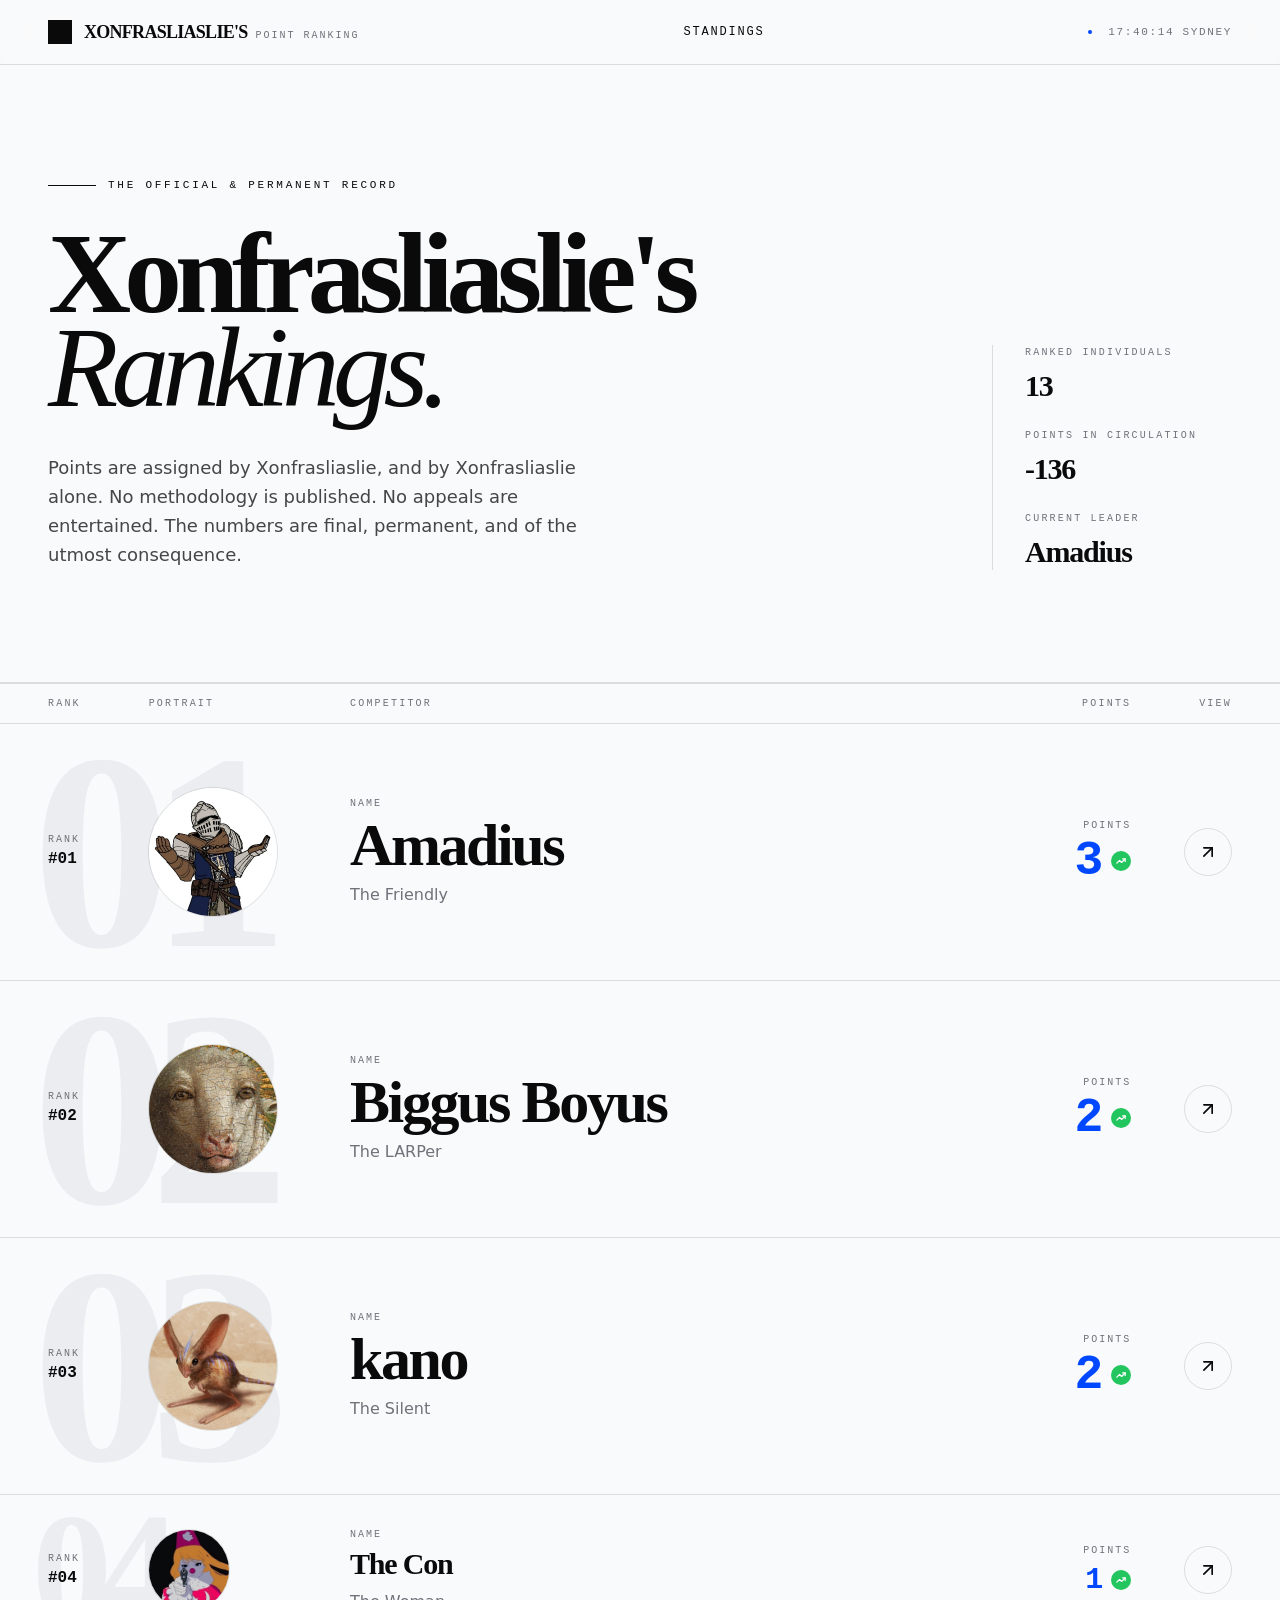
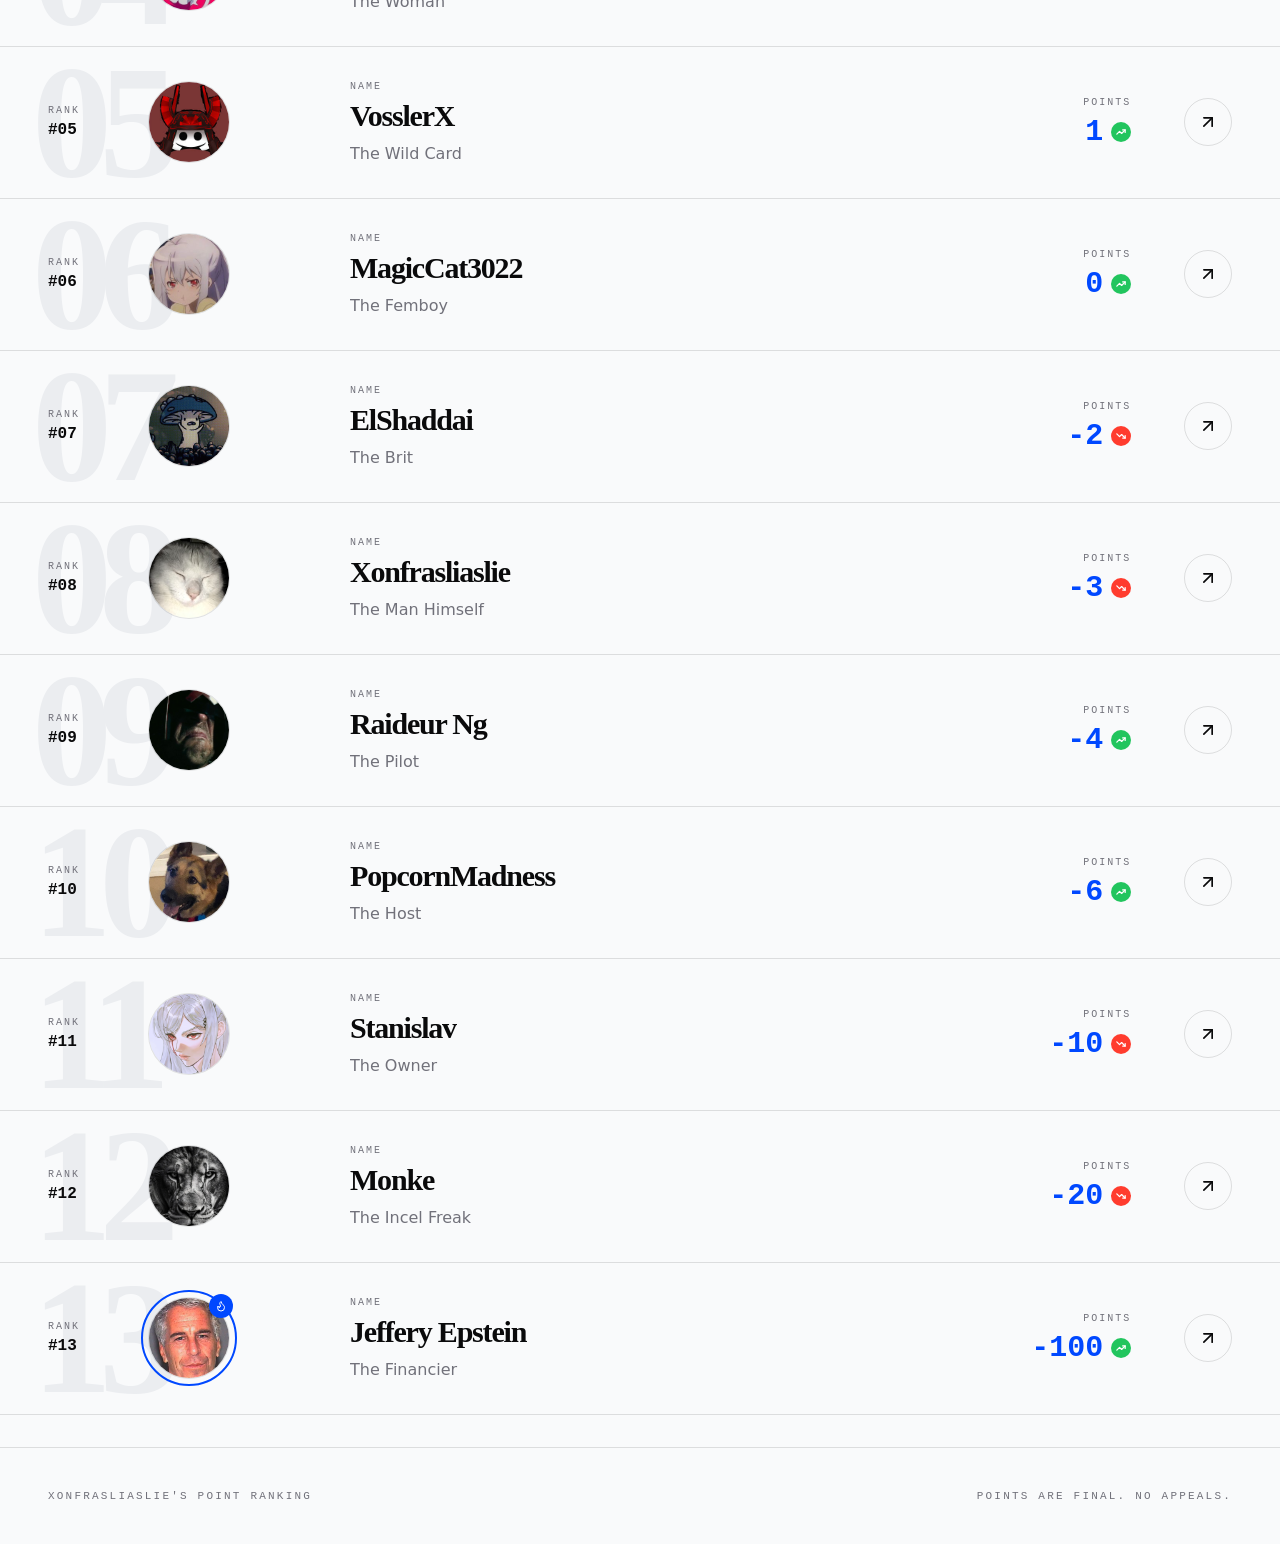
==== commit f6976cf9: "refresh fix" ====
--- a/index.html
+++ b/index.html
@@ -2,12 +2,12 @@
 <html lang="en">
   <head>
     <meta charset="UTF-8" />
-    <link rel="icon" type="image/svg+xml" href="https://base44.com/logo_v2.svg" />
+    <link rel="icon" type="image/png" href="/favicon.png" />
     <meta name="viewport" content="width=device-width, initial-scale=1.0" />
     <link rel="manifest" href="/manifest.json" />
-    <title>Base44 APP</title>
-    <script type="module" crossorigin src="/assets/index-C-ivw7IO.js"></script>
-    <link rel="stylesheet" crossorigin href="/assets/index-BaWBJf7X.css">
+    <title>Xonfrasliaslie's Rankings</title>
+    <script type="module" crossorigin src="/assets/index-Crnj52Qg.js"></script>
+    <link rel="stylesheet" crossorigin href="/assets/index-DtQ_xsL_.css">
     <script type="module">
 if (window.self === window.top) {
   let lastPath = "";
@@ -45,4 +45,4 @@
     <div id="root"></div> 
   </body>
-</html>+</html>
--- a/assets/index-DtQ_xsL_.css
+++ b/assets/index-DtQ_xsL_.css
@@ -0,0 +1 @@
+*,:before,:after{--tw-border-spacing-x: 0;--tw-border-spacing-y: 0;--tw-translate-x: 0;--tw-translate-y: 0;--tw-rotate: 0;--tw-skew-x: 0;--tw-skew-y: 0;--tw-scale-x: 1;--tw-scale-y: 1;--tw-pan-x: ;--tw-pan-y: ;--tw-pinch-zoom: ;--tw-scroll-snap-strictness: proximity;--tw-gradient-from-position: ;--tw-gradient-via-position: ;--tw-gradient-to-position: ;--tw-ordinal: ;--tw-slashed-zero: ;--tw-numeric-figure: ;--tw-numeric-spacing: ;--tw-numeric-fraction: ;--tw-ring-inset: ;--tw-ring-offset-width: 0px;--tw-ring-offset-color: #fff;--tw-ring-color: rgb(59 130 246 / .5);--tw-ring-offset-shadow: 0 0 #0000;--tw-ring-shadow: 0 0 #0000;--tw-shadow: 0 0 #0000;--tw-shadow-colored: 0 0 #0000;--tw-blur: ;--tw-brightness: ;--tw-contrast: ;--tw-grayscale: ;--tw-hue-rotate: ;--tw-invert: ;--tw-saturate: ;--tw-sepia: ;--tw-drop-shadow: ;--tw-backdrop-blur: ;--tw-backdrop-brightness: ;--tw-backdrop-contrast: ;--tw-backdrop-grayscale: ;--tw-backdrop-hue-rotate: ;--tw-backdrop-invert: ;--tw-backdrop-opacity: ;--tw-backdrop-saturate: ;--tw-backdrop-sepia: ;--tw-contain-size: ;--tw-contain-layout: ;--tw-contain-paint: ;--tw-contain-style: }::backdrop{--tw-border-spacing-x: 0;--tw-border-spacing-y: 0;--tw-translate-x: 0;--tw-translate-y: 0;--tw-rotate: 0;--tw-skew-x: 0;--tw-skew-y: 0;--tw-scale-x: 1;--tw-scale-y: 1;--tw-pan-x: ;--tw-pan-y: ;--tw-pinch-zoom: ;--tw-scroll-snap-strictness: proximity;--tw-gradient-from-position: ;--tw-gradient-via-position: ;--tw-gradient-to-position: ;--tw-ordinal: ;--tw-slashed-zero: ;--tw-numeric-figure: ;--tw-numeric-spacing: ;--tw-numeric-fraction: ;--tw-ring-inset: ;--tw-ring-offset-width: 0px;--tw-ring-offset-color: #fff;--tw-ring-color: rgb(59 130 246 / .5);--tw-ring-offset-shadow: 0 0 #0000;--tw-ring-shadow: 0 0 #0000;--tw-shadow: 0 0 #0000;--tw-shadow-colored: 0 0 #0000;--tw-blur: ;--tw-brightness: ;--tw-contrast: ;--tw-grayscale: ;--tw-hue-rotate: ;--tw-invert: ;--tw-saturate: ;--tw-sepia: ;--tw-drop-shadow: ;--tw-backdrop-blur: ;--tw-backdrop-brightness: ;--tw-backdrop-contrast: ;--tw-backdrop-grayscale: ;--tw-backdrop-hue-rotate: ;--tw-backdrop-invert: ;--tw-backdrop-opacity: ;--tw-backdrop-saturate: ;--tw-backdrop-sepia: ;--tw-contain-size: ;--tw-contain-layout: ;--tw-contain-paint: ;--tw-contain-style: }*,:before,:after{box-sizing:border-box;border-width:0;border-style:solid;border-color:#e5e7eb}:before,:after{--tw-content: ""}html,:host{line-height:1.5;-webkit-text-size-adjust:100%;-moz-tab-size:4;-o-tab-size:4;tab-size:4;font-family:var(--font-sans);font-feature-settings:normal;font-variation-settings:normal;-webkit-tap-highlight-color:transparent}body{margin:0;line-height:inherit}hr{height:0;color:inherit;border-top-width:1px}abbr:where([title]){-webkit-text-decoration:underline dotted;text-decoration:underline dotted}h1,h2,h3,h4,h5,h6{font-size:inherit;font-weight:inherit}a{color:inherit;text-decoration:inherit}b,strong{font-weight:bolder}code,kbd,samp,pre{font-family:var(--font-mono);font-feature-settings:normal;font-variation-settings:normal;font-size:1em}small{font-size:80%}sub,sup{font-size:75%;line-height:0;position:relative;vertical-align:baseline}sub{bottom:-.25em}sup{top:-.5em}table{text-indent:0;border-color:inherit;border-collapse:collapse}button,input,optgroup,select,textarea{font-family:inherit;font-feature-settings:inherit;font-variation-settings:inherit;font-size:100%;font-weight:inherit;line-height:inherit;letter-spacing:inherit;color:inherit;margin:0;padding:0}button,select{text-transform:none}button,input:where([type=button]),input:where([type=reset]),input:where([type=submit]){-webkit-appearance:button;background-color:transparent;background-image:none}:-moz-focusring{outline:auto}:-moz-ui-invalid{box-shadow:none}progress{vertical-align:baseline}::-webkit-inner-spin-button,::-webkit-outer-spin-button{height:auto}[type=search]{-webkit-appearance:textfield;outline-offset:-2px}::-webkit-search-decoration{-webkit-appearance:none}::-webkit-file-upload-button{-webkit-appearance:button;font:inherit}summary{display:list-item}blockquote,dl,dd,h1,h2,h3,h4,h5,h6,hr,figure,p,pre{margin:0}fieldset{margin:0;padding:0}legend{padding:0}ol,ul,menu{list-style:none;margin:0;padding:0}dialog{padding:0}textarea{resize:vertical}input::-moz-placeholder,textarea::-moz-placeholder{opacity:1;color:#9ca3af}input::placeholder,textarea::placeholder{opacity:1;color:#9ca3af}button,[role=button]{cursor:pointer}:disabled{cursor:default}img,svg,video,canvas,audio,iframe,embed,object{display:block;vertical-align:middle}img,video{max-width:100%;height:auto}[hidden]:where(:not([hidden=until-found])){display:none}:root{--background: 210 17% 98%;--foreground: 240 6% 4%;--card: 0 0% 100%;--card-foreground: 240 6% 4%;--popover: 0 0% 100%;--popover-foreground: 240 6% 4%;--primary: 240 6% 4%;--primary-foreground: 210 17% 98%;--secondary: 210 14% 96%;--secondary-foreground: 240 6% 4%;--muted: 210 14% 93%;--muted-foreground: 240 4% 46%;--accent: 223 100% 50%;--accent-foreground: 0 0% 100%;--destructive: 4 100% 59%;--destructive-foreground: 0 0% 100%;--border: 210 14% 89%;--input: 210 14% 89%;--ring: 223 100% 50%;--radius: .25rem;--signal: 223 100% 50%;--signal-negative: 4 100% 59%;--paper: 210 17% 98%;--onyx: 240 6% 4%;--ghost: 210 14% 93%;--font-sans: "Inter", system-ui, sans-serif;--font-mono: "JetBrains Mono", monospace;--font-display: "Fraunces", "Inter", serif}.dark{--background: 240 6% 4%;--foreground: 210 17% 98%;--card: 240 6% 8%;--card-foreground: 210 17% 98%;--popover: 240 6% 8%;--popover-foreground: 210 17% 98%;--primary: 210 17% 98%;--primary-foreground: 240 6% 4%;--secondary: 240 4% 12%;--secondary-foreground: 210 17% 98%;--muted: 240 4% 12%;--muted-foreground: 240 4% 60%;--accent: 223 100% 60%;--accent-foreground: 0 0% 100%;--destructive: 4 100% 59%;--destructive-foreground: 0 0% 100%;--border: 240 4% 14%;--input: 240 4% 14%;--ring: 223 100% 60%}*{border-color:hsl(var(--border))}body{background-color:hsl(var(--background));color:hsl(var(--foreground));font-family:var(--font-sans);font-feature-settings:"ss01","cv11";-webkit-font-smoothing:antialiased;-moz-osx-font-smoothing:grayscale}*:focus-visible{outline:3px solid hsl(var(--accent));outline-offset:2px}::-moz-selection{background:hsl(var(--accent));color:hsl(var(--accent-foreground))}::selection{background:hsl(var(--accent));color:hsl(var(--accent-foreground))}.sr-only{position:absolute;width:1px;height:1px;padding:0;margin:-1px;overflow:hidden;clip:rect(0,0,0,0);white-space:nowrap;border-width:0}.pointer-events-none{pointer-events:none}.pointer-events-auto{pointer-events:auto}.visible{visibility:visible}.invisible{visibility:hidden}.collapse{visibility:collapse}.fixed{position:fixed}.absolute{position:absolute}.relative{position:relative}.sticky{position:sticky}.-inset-2{top:-.5rem;right:-.5rem;bottom:-.5rem;left:-.5rem}.inset-0{top:0;right:0;bottom:0;left:0}.inset-x-0{left:0;right:0}.inset-y-0{top:0;bottom:0}.-bottom-12{bottom:-3rem}.-left-12{left:-3rem}.-right-1{right:-.25rem}.-right-12{right:-3rem}.-top-1{top:-.25rem}.-top-12{top:-3rem}.bottom-0{bottom:0}.left-0{left:0}.left-1{left:.25rem}.left-1\/2{left:50%}.left-2{left:.5rem}.left-4{left:1rem}.left-\[50\%\]{left:50%}.right-0{right:0}.right-1{right:.25rem}.right-2{right:.5rem}.right-3{right:.75rem}.right-4{right:1rem}.top-0{top:0}.top-1\.5{top:.375rem}.top-1\/2{top:50%}.top-16{top:4rem}.top-2{top:.5rem}.top-28{top:7rem}.top-3\.5{top:.875rem}.top-4{top:1rem}.top-\[1px\]{top:1px}.top-\[50\%\]{top:50%}.top-\[60\%\]{top:60%}.top-full{top:100%}.z-10{z-index:10}.z-20{z-index:20}.z-30{z-index:30}.z-40{z-index:40}.z-50{z-index:50}.z-\[100\]{z-index:100}.z-\[1\]{z-index:1}.order-last{order:9999}.col-span-1{grid-column:span 1 / span 1}.col-span-10{grid-column:span 10 / span 10}.col-span-12{grid-column:span 12 / span 12}.col-span-2{grid-column:span 2 / span 2}.col-span-3{grid-column:span 3 / span 3}.col-span-7{grid-column:span 7 / span 7}.col-start-3{grid-column-start:3}.-mx-1{margin-left:-.25rem;margin-right:-.25rem}.mx-2{margin-left:.5rem;margin-right:.5rem}.mx-3\.5{margin-left:.875rem;margin-right:.875rem}.mx-auto{margin-left:auto;margin-right:auto}.my-0\.5{margin-top:.125rem;margin-bottom:.125rem}.my-1{margin-top:.25rem;margin-bottom:.25rem}.-ml-4{margin-left:-1rem}.-mt-4{margin-top:-1rem}.mb-1{margin-bottom:.25rem}.mb-2{margin-bottom:.5rem}.mb-4{margin-bottom:1rem}.mb-5{margin-bottom:1.25rem}.mb-6{margin-bottom:1.5rem}.mb-8{margin-bottom:2rem}.ml-1{margin-left:.25rem}.ml-auto{margin-left:auto}.mr-2{margin-right:.5rem}.mt-0\.5{margin-top:.125rem}.mt-1{margin-top:.25rem}.mt-1\.5{margin-top:.375rem}.mt-10{margin-top:2.5rem}.mt-2{margin-top:.5rem}.mt-24{margin-top:6rem}.mt-3{margin-top:.75rem}.mt-4{margin-top:1rem}.mt-8{margin-top:2rem}.mt-auto{margin-top:auto}.block{display:block}.flex{display:flex}.inline-flex{display:inline-flex}.table{display:table}.grid{display:grid}.hidden{display:none}.aspect-square{aspect-ratio:1 / 1}.aspect-video{aspect-ratio:16 / 9}.size-4{width:1rem;height:1rem}.h-0\.5{height:.125rem}.h-1{height:.25rem}.h-1\.5{height:.375rem}.h-10{height:2.5rem}.h-12{height:3rem}.h-14{height:3.5rem}.h-16{height:4rem}.h-2{height:.5rem}.h-2\.5{height:.625rem}.h-24{height:6rem}.h-3{height:.75rem}.h-3\.5{height:.875rem}.h-4{height:1rem}.h-5{height:1.25rem}.h-6{height:1.5rem}.h-7{height:1.75rem}.h-8{height:2rem}.h-9{height:2.25rem}.h-\[1px\]{height:1px}.h-\[var\(--radix-navigation-menu-viewport-height\)\]{height:var(--radix-navigation-menu-viewport-height)}.h-\[var\(--radix-select-trigger-height\)\]{height:var(--radix-select-trigger-height)}.h-auto{height:auto}.h-full{height:100%}.h-px{height:1px}.h-svh{height:100svh}.max-h-96{max-height:24rem}.max-h-\[300px\]{max-height:300px}.max-h-screen{max-height:100vh}.min-h-0{min-height:0px}.min-h-24{min-height:6rem}.min-h-\[60px\]{min-height:60px}.min-h-screen{min-height:100vh}.min-h-svh{min-height:100svh}.w-0{width:0px}.w-1{width:.25rem}.w-10{width:2.5rem}.w-12{width:3rem}.w-14{width:3.5rem}.w-16{width:4rem}.w-2{width:.5rem}.w-2\.5{width:.625rem}.w-24{width:6rem}.w-3{width:.75rem}.w-3\.5{width:.875rem}.w-3\/4{width:75%}.w-4{width:1rem}.w-5{width:1.25rem}.w-6{width:1.5rem}.w-64{width:16rem}.w-7{width:1.75rem}.w-72{width:18rem}.w-8{width:2rem}.w-9{width:2.25rem}.w-\[--sidebar-width\]{width:var(--sidebar-width)}.w-\[100px\]{width:100px}.w-\[1px\]{width:1px}.w-auto{width:auto}.w-full{width:100%}.w-max{width:-moz-max-content;width:max-content}.w-px{width:1px}.min-w-0{min-width:0px}.min-w-10{min-width:2.5rem}.min-w-5{min-width:1.25rem}.min-w-8{min-width:2rem}.min-w-9{min-width:2.25rem}.min-w-\[12rem\]{min-width:12rem}.min-w-\[8rem\]{min-width:8rem}.min-w-\[var\(--radix-select-trigger-width\)\]{min-width:var(--radix-select-trigger-width)}.max-w-3xl{max-width:48rem}.max-w-\[--skeleton-width\]{max-width:var(--skeleton-width)}.max-w-\[1600px\]{max-width:1600px}.max-w-lg{max-width:32rem}.max-w-max{max-width:-moz-max-content;max-width:max-content}.max-w-md{max-width:28rem}.max-w-xl{max-width:36rem}.flex-1{flex:1 1 0%}.flex-shrink-0,.shrink-0{flex-shrink:0}.grow{flex-grow:1}.grow-0{flex-grow:0}.basis-full{flex-basis:100%}.caption-bottom{caption-side:bottom}.border-collapse{border-collapse:collapse}.-translate-x-1\/2{--tw-translate-x: -50%;transform:translate(var(--tw-translate-x),var(--tw-translate-y)) rotate(var(--tw-rotate)) skew(var(--tw-skew-x)) skewY(var(--tw-skew-y)) scaleX(var(--tw-scale-x)) scaleY(var(--tw-scale-y))}.-translate-x-px{--tw-translate-x: -1px;transform:translate(var(--tw-translate-x),var(--tw-translate-y)) rotate(var(--tw-rotate)) skew(var(--tw-skew-x)) skewY(var(--tw-skew-y)) scaleX(var(--tw-scale-x)) scaleY(var(--tw-scale-y))}.-translate-y-1\/2{--tw-translate-y: -50%;transform:translate(var(--tw-translate-x),var(--tw-translate-y)) rotate(var(--tw-rotate)) skew(var(--tw-skew-x)) skewY(var(--tw-skew-y)) scaleX(var(--tw-scale-x)) scaleY(var(--tw-scale-y))}.translate-x-\[-50\%\]{--tw-translate-x: -50%;transform:translate(var(--tw-translate-x),var(--tw-translate-y)) rotate(var(--tw-rotate)) skew(var(--tw-skew-x)) skewY(var(--tw-skew-y)) scaleX(var(--tw-scale-x)) scaleY(var(--tw-scale-y))}.translate-x-px{--tw-translate-x: 1px;transform:translate(var(--tw-translate-x),var(--tw-translate-y)) rotate(var(--tw-rotate)) skew(var(--tw-skew-x)) skewY(var(--tw-skew-y)) scaleX(var(--tw-scale-x)) scaleY(var(--tw-scale-y))}.translate-y-\[-50\%\]{--tw-translate-y: -50%;transform:translate(var(--tw-translate-x),var(--tw-translate-y)) rotate(var(--tw-rotate)) skew(var(--tw-skew-x)) skewY(var(--tw-skew-y)) scaleX(var(--tw-scale-x)) scaleY(var(--tw-scale-y))}.translate-y-full{--tw-translate-y: 100%;transform:translate(var(--tw-translate-x),var(--tw-translate-y)) rotate(var(--tw-rotate)) skew(var(--tw-skew-x)) skewY(var(--tw-skew-y)) scaleX(var(--tw-scale-x)) scaleY(var(--tw-scale-y))}.rotate-45{--tw-rotate: 45deg;transform:translate(var(--tw-translate-x),var(--tw-translate-y)) rotate(var(--tw-rotate)) skew(var(--tw-skew-x)) skewY(var(--tw-skew-y)) scaleX(var(--tw-scale-x)) scaleY(var(--tw-scale-y))}.rotate-90{--tw-rotate: 90deg;transform:translate(var(--tw-translate-x),var(--tw-translate-y)) rotate(var(--tw-rotate)) skew(var(--tw-skew-x)) skewY(var(--tw-skew-y)) scaleX(var(--tw-scale-x)) scaleY(var(--tw-scale-y))}.transform{transform:translate(var(--tw-translate-x),var(--tw-translate-y)) rotate(var(--tw-rotate)) skew(var(--tw-skew-x)) skewY(var(--tw-skew-y)) scaleX(var(--tw-scale-x)) scaleY(var(--tw-scale-y))}@keyframes pulse{50%{opacity:.5}}.animate-pulse{animation:pulse 2s cubic-bezier(.4,0,.6,1) infinite}@keyframes spin{to{transform:rotate(360deg)}}.animate-spin{animation:spin 1s linear infinite}.cursor-default{cursor:default}.cursor-pointer{cursor:pointer}.touch-none{touch-action:none}.select-none{-webkit-user-select:none;-moz-user-select:none;user-select:none}.list-inside{list-style-position:inside}.list-disc{list-style-type:disc}.list-none{list-style-type:none}.grid-cols-1{grid-template-columns:repeat(1,minmax(0,1fr))}.grid-cols-12{grid-template-columns:repeat(12,minmax(0,1fr))}.grid-cols-3{grid-template-columns:repeat(3,minmax(0,1fr))}.flex-row{flex-direction:row}.flex-col{flex-direction:column}.flex-col-reverse{flex-direction:column-reverse}.flex-wrap{flex-wrap:wrap}.items-start{align-items:flex-start}.items-end{align-items:flex-end}.items-center{align-items:center}.items-baseline{align-items:baseline}.items-stretch{align-items:stretch}.justify-end{justify-content:flex-end}.justify-center{justify-content:center}.justify-between{justify-content:space-between}.gap-1{gap:.25rem}.gap-1\.5{gap:.375rem}.gap-10{gap:2.5rem}.gap-2{gap:.5rem}.gap-3{gap:.75rem}.gap-4{gap:1rem}.gap-6{gap:1.5rem}.gap-8{gap:2rem}.space-x-1>:not([hidden])~:not([hidden]){--tw-space-x-reverse: 0;margin-right:calc(.25rem * var(--tw-space-x-reverse));margin-left:calc(.25rem * calc(1 - var(--tw-space-x-reverse)))}.space-x-3>:not([hidden])~:not([hidden]){--tw-space-x-reverse: 0;margin-right:calc(.75rem * var(--tw-space-x-reverse));margin-left:calc(.75rem * calc(1 - var(--tw-space-x-reverse)))}.space-x-4>:not([hidden])~:not([hidden]){--tw-space-x-reverse: 0;margin-right:calc(1rem * var(--tw-space-x-reverse));margin-left:calc(1rem * calc(1 - var(--tw-space-x-reverse)))}.space-y-1>:not([hidden])~:not([hidden]){--tw-space-y-reverse: 0;margin-top:calc(.25rem * calc(1 - var(--tw-space-y-reverse)));margin-bottom:calc(.25rem * var(--tw-space-y-reverse))}.space-y-1\.5>:not([hidden])~:not([hidden]){--tw-space-y-reverse: 0;margin-top:calc(.375rem * calc(1 - var(--tw-space-y-reverse)));margin-bottom:calc(.375rem * var(--tw-space-y-reverse))}.space-y-2>:not([hidden])~:not([hidden]){--tw-space-y-reverse: 0;margin-top:calc(.5rem * calc(1 - var(--tw-space-y-reverse)));margin-bottom:calc(.5rem * var(--tw-space-y-reverse))}.space-y-3>:not([hidden])~:not([hidden]){--tw-space-y-reverse: 0;margin-top:calc(.75rem * calc(1 - var(--tw-space-y-reverse)));margin-bottom:calc(.75rem * var(--tw-space-y-reverse))}.space-y-4>:not([hidden])~:not([hidden]){--tw-space-y-reverse: 0;margin-top:calc(1rem * calc(1 - var(--tw-space-y-reverse)));margin-bottom:calc(1rem * var(--tw-space-y-reverse))}.space-y-6>:not([hidden])~:not([hidden]){--tw-space-y-reverse: 0;margin-top:calc(1.5rem * calc(1 - var(--tw-space-y-reverse)));margin-bottom:calc(1.5rem * var(--tw-space-y-reverse))}.overflow-auto{overflow:auto}.overflow-hidden{overflow:hidden}.overflow-y-auto{overflow-y:auto}.overflow-x-hidden{overflow-x:hidden}.truncate{overflow:hidden;text-overflow:ellipsis;white-space:nowrap}.whitespace-nowrap{white-space:nowrap}.break-words{overflow-wrap:break-word}.rounded-\[2px\]{border-radius:2px}.rounded-\[inherit\]{border-radius:inherit}.rounded-full{border-radius:9999px}.rounded-lg{border-radius:var(--radius)}.rounded-md{border-radius:calc(var(--radius) - 2px)}.rounded-sm{border-radius:calc(var(--radius) - 4px)}.rounded-xl{border-radius:.75rem}.rounded-t-\[10px\]{border-top-left-radius:10px;border-top-right-radius:10px}.rounded-tl-sm{border-top-left-radius:calc(var(--radius) - 4px)}.border{border-width:1px}.border-2{border-width:2px}.border-4{border-width:4px}.border-\[1\.5px\]{border-width:1.5px}.border-y{border-top-width:1px;border-bottom-width:1px}.border-b{border-bottom-width:1px}.border-l{border-left-width:1px}.border-r{border-right-width:1px}.border-t{border-top-width:1px}.border-dashed{border-style:dashed}.border-\[--color-border\]{border-color:var(--color-border)}.border-accent{border-color:hsl(var(--accent))}.border-border\/50{border-color:hsl(var(--border) / .5)}.border-destructive{border-color:hsl(var(--destructive))}.border-destructive\/50{border-color:hsl(var(--destructive) / .5)}.border-input{border-color:hsl(var(--input))}.border-primary{border-color:hsl(var(--primary))}.border-primary\/50{border-color:hsl(var(--primary) / .5)}.border-slate-100{--tw-border-opacity: 1;border-color:rgb(241 245 249 / var(--tw-border-opacity, 1))}.border-slate-200{--tw-border-opacity: 1;border-color:rgb(226 232 240 / var(--tw-border-opacity, 1))}.border-transparent{border-color:transparent}.border-l-transparent{border-left-color:transparent}.border-t-slate-800{--tw-border-opacity: 1;border-top-color:rgb(30 41 59 / var(--tw-border-opacity, 1))}.border-t-transparent{border-top-color:transparent}.bg-\[--color-bg\]{background-color:var(--color-bg)}.bg-accent{background-color:hsl(var(--accent))}.bg-background{background-color:hsl(var(--background))}.bg-black\/80{background-color:#000c}.bg-border{background-color:hsl(var(--border))}.bg-card{background-color:hsl(var(--card))}.bg-destructive{background-color:hsl(var(--destructive))}.bg-foreground{background-color:hsl(var(--foreground))}.bg-foreground\/20{background-color:hsl(var(--foreground) / .2)}.bg-green-500{--tw-bg-opacity: 1;background-color:rgb(34 197 94 / var(--tw-bg-opacity, 1))}.bg-muted{background-color:hsl(var(--muted))}.bg-muted\/50{background-color:hsl(var(--muted) / .5)}.bg-onyx{background-color:hsl(var(--onyx))}.bg-orange-100{--tw-bg-opacity: 1;background-color:rgb(255 237 213 / var(--tw-bg-opacity, 1))}.bg-orange-400{--tw-bg-opacity: 1;background-color:rgb(251 146 60 / var(--tw-bg-opacity, 1))}.bg-paper{background-color:hsl(var(--paper))}.bg-paper\/85{background-color:hsl(var(--paper) / .85)}.bg-paper\/90{background-color:hsl(var(--paper) / .9)}.bg-popover{background-color:hsl(var(--popover))}.bg-primary{background-color:hsl(var(--primary))}.bg-primary\/10{background-color:hsl(var(--primary) / .1)}.bg-primary\/20{background-color:hsl(var(--primary) / .2)}.bg-secondary{background-color:hsl(var(--secondary))}.bg-slate-100{--tw-bg-opacity: 1;background-color:rgb(241 245 249 / var(--tw-bg-opacity, 1))}.bg-slate-200{--tw-bg-opacity: 1;background-color:rgb(226 232 240 / var(--tw-bg-opacity, 1))}.bg-slate-50{--tw-bg-opacity: 1;background-color:rgb(248 250 252 / var(--tw-bg-opacity, 1))}.bg-transparent{background-color:transparent}.bg-white{--tw-bg-opacity: 1;background-color:rgb(255 255 255 / var(--tw-bg-opacity, 1))}.bg-gradient-to-b{background-image:linear-gradient(to bottom,var(--tw-gradient-stops))}.from-white{--tw-gradient-from: #fff var(--tw-gradient-from-position);--tw-gradient-to: rgb(255 255 255 / 0) var(--tw-gradient-to-position);--tw-gradient-stops: var(--tw-gradient-from), var(--tw-gradient-to)}.to-slate-50{--tw-gradient-to: #f8fafc var(--tw-gradient-to-position)}.fill-current{fill:currentColor}.fill-primary{fill:hsl(var(--primary))}.object-cover{-o-object-fit:cover;object-fit:cover}.p-0{padding:0}.p-1{padding:.25rem}.p-2{padding:.5rem}.p-3{padding:.75rem}.p-4{padding:1rem}.p-5{padding:1.25rem}.p-6{padding:1.5rem}.p-8{padding:2rem}.p-\[1px\]{padding:1px}.px-1{padding-left:.25rem;padding-right:.25rem}.px-1\.5{padding-left:.375rem;padding-right:.375rem}.px-2{padding-left:.5rem;padding-right:.5rem}.px-2\.5{padding-left:.625rem;padding-right:.625rem}.px-3{padding-left:.75rem;padding-right:.75rem}.px-4{padding-left:1rem;padding-right:1rem}.px-5{padding-left:1.25rem;padding-right:1.25rem}.px-6{padding-left:1.5rem;padding-right:1.5rem}.px-8{padding-left:2rem;padding-right:2rem}.py-0\.5{padding-top:.125rem;padding-bottom:.125rem}.py-1{padding-top:.25rem;padding-bottom:.25rem}.py-1\.5{padding-top:.375rem;padding-bottom:.375rem}.py-10{padding-top:2.5rem;padding-bottom:2.5rem}.py-12{padding-top:3rem;padding-bottom:3rem}.py-16{padding-top:4rem;padding-bottom:4rem}.py-2{padding-top:.5rem;padding-bottom:.5rem}.py-20{padding-top:5rem;padding-bottom:5rem}.py-3{padding-top:.75rem;padding-bottom:.75rem}.py-32{padding-top:8rem;padding-bottom:8rem}.py-4{padding-top:1rem;padding-bottom:1rem}.py-6{padding-top:1.5rem;padding-bottom:1.5rem}.pb-3{padding-bottom:.75rem}.pb-4{padding-bottom:1rem}.pl-2{padding-left:.5rem}.pl-2\.5{padding-left:.625rem}.pl-4{padding-left:1rem}.pl-8{padding-left:2rem}.pr-2{padding-right:.5rem}.pr-2\.5{padding-right:.625rem}.pr-8{padding-right:2rem}.pt-0{padding-top:0}.pt-1{padding-top:.25rem}.pt-10{padding-top:2.5rem}.pt-3{padding-top:.75rem}.pt-4{padding-top:1rem}.pt-6{padding-top:1.5rem}.text-left{text-align:left}.text-center{text-align:center}.align-middle{vertical-align:middle}.font-mono{font-family:var(--font-mono)}.text-2xl{font-size:1.5rem;line-height:2rem}.text-3xl{font-size:1.875rem;line-height:2.25rem}.text-4xl{font-size:2.25rem;line-height:2.5rem}.text-7xl{font-size:4.5rem;line-height:1}.text-9xl{font-size:8rem;line-height:1}.text-\[0\.8rem\]{font-size:.8rem}.text-\[10px\]{font-size:10px}.text-\[11px\]{font-size:11px}.text-\[120px\]{font-size:120px}.text-\[16px\]{font-size:16px}.text-\[17px\]{font-size:17px}.text-\[220px\]{font-size:220px}.text-\[clamp\(3rem\,8vw\,7rem\)\]{font-size:clamp(3rem,8vw,7rem)}.text-\[clamp\(3rem\,9vw\,8\.5rem\)\]{font-size:clamp(3rem,9vw,8.5rem)}.text-base{font-size:1rem;line-height:1.5rem}.text-lg{font-size:1.125rem;line-height:1.75rem}.text-sm{font-size:.875rem;line-height:1.25rem}.text-xl{font-size:1.25rem;line-height:1.75rem}.text-xs{font-size:.75rem;line-height:1rem}.font-black{font-weight:900}.font-bold{font-weight:700}.font-light{font-weight:300}.font-medium{font-weight:500}.font-normal{font-weight:400}.font-semibold{font-weight:600}.uppercase{text-transform:uppercase}.italic{font-style:italic}.tabular-nums{--tw-numeric-spacing: tabular-nums;font-variant-numeric:var(--tw-ordinal) var(--tw-slashed-zero) var(--tw-numeric-figure) var(--tw-numeric-spacing) var(--tw-numeric-fraction)}.leading-\[0\.82\]{line-height:.82}.leading-\[0\.85\]{line-height:.85}.leading-\[0\.95\]{line-height:.95}.leading-\[1\.25\]{line-height:1.25}.leading-\[1\.65\]{line-height:1.65}.leading-\[1\.6\]{line-height:1.6}.leading-\[1\.7\]{line-height:1.7}.leading-none{line-height:1}.leading-relaxed{line-height:1.625}.leading-tight{line-height:1.25}.tracking-\[0\.15em\]{letter-spacing:.15em}.tracking-\[0\.22em\]{letter-spacing:.22em}.tracking-\[0\.25em\]{letter-spacing:.25em}.tracking-\[0\.2em\]{letter-spacing:.2em}.tracking-tight{letter-spacing:-.025em}.tracking-widest{letter-spacing:.1em}.text-accent{color:hsl(var(--accent))}.text-accent-foreground{color:hsl(var(--accent-foreground))}.text-card-foreground{color:hsl(var(--card-foreground))}.text-current{color:currentColor}.text-destructive{color:hsl(var(--destructive))}.text-destructive-foreground{color:hsl(var(--destructive-foreground))}.text-foreground{color:hsl(var(--foreground))}.text-foreground\/50{color:hsl(var(--foreground) / .5)}.text-foreground\/75{color:hsl(var(--foreground) / .75)}.text-foreground\/80{color:hsl(var(--foreground) / .8)}.text-muted-foreground{color:hsl(var(--muted-foreground))}.text-orange-600{--tw-text-opacity: 1;color:rgb(234 88 12 / var(--tw-text-opacity, 1))}.text-popover-foreground{color:hsl(var(--popover-foreground))}.text-primary{color:hsl(var(--primary))}.text-primary-foreground{color:hsl(var(--primary-foreground))}.text-secondary-foreground{color:hsl(var(--secondary-foreground))}.text-slate-300{--tw-text-opacity: 1;color:rgb(203 213 225 / var(--tw-text-opacity, 1))}.text-slate-600{--tw-text-opacity: 1;color:rgb(71 85 105 / var(--tw-text-opacity, 1))}.text-slate-700{--tw-text-opacity: 1;color:rgb(51 65 85 / var(--tw-text-opacity, 1))}.text-slate-800{--tw-text-opacity: 1;color:rgb(30 41 59 / var(--tw-text-opacity, 1))}.text-slate-900{--tw-text-opacity: 1;color:rgb(15 23 42 / var(--tw-text-opacity, 1))}.text-white{--tw-text-opacity: 1;color:rgb(255 255 255 / var(--tw-text-opacity, 1))}.underline-offset-4{text-underline-offset:4px}.opacity-0{opacity:0}.opacity-50{opacity:.5}.opacity-60{opacity:.6}.opacity-70{opacity:.7}.opacity-90{opacity:.9}.mix-blend-difference{mix-blend-mode:difference}.shadow{--tw-shadow: 0 1px 3px 0 rgb(0 0 0 / .1), 0 1px 2px -1px rgb(0 0 0 / .1);--tw-shadow-colored: 0 1px 3px 0 var(--tw-shadow-color), 0 1px 2px -1px var(--tw-shadow-color);box-shadow:var(--tw-ring-offset-shadow, 0 0 #0000),var(--tw-ring-shadow, 0 0 #0000),var(--tw-shadow)}.shadow-\[0_0_0_1px_hsl\(var\(--sidebar-border\)\)\]{--tw-shadow: 0 0 0 1px hsl(var(--sidebar-border));--tw-shadow-colored: 0 0 0 1px var(--tw-shadow-color);box-shadow:var(--tw-ring-offset-shadow, 0 0 #0000),var(--tw-ring-shadow, 0 0 #0000),var(--tw-shadow)}.shadow-lg{--tw-shadow: 0 10px 15px -3px rgb(0 0 0 / .1), 0 4px 6px -4px rgb(0 0 0 / .1);--tw-shadow-colored: 0 10px 15px -3px var(--tw-shadow-color), 0 4px 6px -4px var(--tw-shadow-color);box-shadow:var(--tw-ring-offset-shadow, 0 0 #0000),var(--tw-ring-shadow, 0 0 #0000),var(--tw-shadow)}.shadow-md{--tw-shadow: 0 4px 6px -1px rgb(0 0 0 / .1), 0 2px 4px -2px rgb(0 0 0 / .1);--tw-shadow-colored: 0 4px 6px -1px var(--tw-shadow-color), 0 2px 4px -2px var(--tw-shadow-color);box-shadow:var(--tw-ring-offset-shadow, 0 0 #0000),var(--tw-ring-shadow, 0 0 #0000),var(--tw-shadow)}.shadow-none{--tw-shadow: 0 0 #0000;--tw-shadow-colored: 0 0 #0000;box-shadow:var(--tw-ring-offset-shadow, 0 0 #0000),var(--tw-ring-shadow, 0 0 #0000),var(--tw-shadow)}.shadow-sm{--tw-shadow: 0 1px 2px 0 rgb(0 0 0 / .05);--tw-shadow-colored: 0 1px 2px 0 var(--tw-shadow-color);box-shadow:var(--tw-ring-offset-shadow, 0 0 #0000),var(--tw-ring-shadow, 0 0 #0000),var(--tw-shadow)}.shadow-xl{--tw-shadow: 0 20px 25px -5px rgb(0 0 0 / .1), 0 8px 10px -6px rgb(0 0 0 / .1);--tw-shadow-colored: 0 20px 25px -5px var(--tw-shadow-color), 0 8px 10px -6px var(--tw-shadow-color);box-shadow:var(--tw-ring-offset-shadow, 0 0 #0000),var(--tw-ring-shadow, 0 0 #0000),var(--tw-shadow)}.outline-none{outline:2px solid transparent;outline-offset:2px}.outline{outline-style:solid}.ring-0{--tw-ring-offset-shadow: var(--tw-ring-inset) 0 0 0 var(--tw-ring-offset-width) var(--tw-ring-offset-color);--tw-ring-shadow: var(--tw-ring-inset) 0 0 0 calc(0px + var(--tw-ring-offset-width)) var(--tw-ring-color);box-shadow:var(--tw-ring-offset-shadow),var(--tw-ring-shadow),var(--tw-shadow, 0 0 #0000)}.ring-1{--tw-ring-offset-shadow: var(--tw-ring-inset) 0 0 0 var(--tw-ring-offset-width) var(--tw-ring-offset-color);--tw-ring-shadow: var(--tw-ring-inset) 0 0 0 calc(1px + var(--tw-ring-offset-width)) var(--tw-ring-color);box-shadow:var(--tw-ring-offset-shadow),var(--tw-ring-shadow),var(--tw-shadow, 0 0 #0000)}.ring-onyx\/10{--tw-ring-color: hsl(var(--onyx) / .1)}.ring-ring{--tw-ring-color: hsl(var(--ring))}.ring-offset-background{--tw-ring-offset-color: hsl(var(--background))}.filter{filter:var(--tw-blur) var(--tw-brightness) var(--tw-contrast) var(--tw-grayscale) var(--tw-hue-rotate) var(--tw-invert) var(--tw-saturate) var(--tw-sepia) var(--tw-drop-shadow)}.backdrop-blur-md{--tw-backdrop-blur: blur(12px);-webkit-backdrop-filter:var(--tw-backdrop-blur) var(--tw-backdrop-brightness) var(--tw-backdrop-contrast) var(--tw-backdrop-grayscale) var(--tw-backdrop-hue-rotate) var(--tw-backdrop-invert) var(--tw-backdrop-opacity) var(--tw-backdrop-saturate) var(--tw-backdrop-sepia);backdrop-filter:var(--tw-backdrop-blur) var(--tw-backdrop-brightness) var(--tw-backdrop-contrast) var(--tw-backdrop-grayscale) var(--tw-backdrop-hue-rotate) var(--tw-backdrop-invert) var(--tw-backdrop-opacity) var(--tw-backdrop-saturate) var(--tw-backdrop-sepia)}.backdrop-blur-xl{--tw-backdrop-blur: blur(24px);-webkit-backdrop-filter:var(--tw-backdrop-blur) var(--tw-backdrop-brightness) var(--tw-backdrop-contrast) var(--tw-backdrop-grayscale) var(--tw-backdrop-hue-rotate) var(--tw-backdrop-invert) var(--tw-backdrop-opacity) var(--tw-backdrop-saturate) var(--tw-backdrop-sepia);backdrop-filter:var(--tw-backdrop-blur) var(--tw-backdrop-brightness) var(--tw-backdrop-contrast) var(--tw-backdrop-grayscale) var(--tw-backdrop-hue-rotate) var(--tw-backdrop-invert) var(--tw-backdrop-opacity) var(--tw-backdrop-saturate) var(--tw-backdrop-sepia)}.transition{transition-property:color,background-color,border-color,text-decoration-color,fill,stroke,opacity,box-shadow,transform,filter,backdrop-filter;transition-timing-function:cubic-bezier(.4,0,.2,1);transition-duration:.15s}.transition-\[left\,right\,width\]{transition-property:left,right,width;transition-timing-function:cubic-bezier(.4,0,.2,1);transition-duration:.15s}.transition-\[margin\,opacity\]{transition-property:margin,opacity;transition-timing-function:cubic-bezier(.4,0,.2,1);transition-duration:.15s}.transition-\[width\,height\,padding\]{transition-property:width,height,padding;transition-timing-function:cubic-bezier(.4,0,.2,1);transition-duration:.15s}.transition-\[width\]{transition-property:width;transition-timing-function:cubic-bezier(.4,0,.2,1);transition-duration:.15s}.transition-all{transition-property:all;transition-timing-function:cubic-bezier(.4,0,.2,1);transition-duration:.15s}.transition-colors{transition-property:color,background-color,border-color,text-decoration-color,fill,stroke;transition-timing-function:cubic-bezier(.4,0,.2,1);transition-duration:.15s}.transition-opacity{transition-property:opacity;transition-timing-function:cubic-bezier(.4,0,.2,1);transition-duration:.15s}.transition-transform{transition-property:transform;transition-timing-function:cubic-bezier(.4,0,.2,1);transition-duration:.15s}.duration-1000{transition-duration:1s}.duration-200{transition-duration:.2s}.duration-300{transition-duration:.3s}.duration-500{transition-duration:.5s}.duration-700{transition-duration:.7s}.ease-in-out{transition-timing-function:cubic-bezier(.4,0,.2,1)}.ease-linear{transition-timing-function:linear}@keyframes enter{0%{opacity:var(--tw-enter-opacity, 1);transform:translate3d(var(--tw-enter-translate-x, 0),var(--tw-enter-translate-y, 0),0) scale3d(var(--tw-enter-scale, 1),var(--tw-enter-scale, 1),var(--tw-enter-scale, 1)) rotate(var(--tw-enter-rotate, 0))}}@keyframes exit{to{opacity:var(--tw-exit-opacity, 1);transform:translate3d(var(--tw-exit-translate-x, 0),var(--tw-exit-translate-y, 0),0) scale3d(var(--tw-exit-scale, 1),var(--tw-exit-scale, 1),var(--tw-exit-scale, 1)) rotate(var(--tw-exit-rotate, 0))}}.animate-in{animation-name:enter;animation-duration:.15s;--tw-enter-opacity: initial;--tw-enter-scale: initial;--tw-enter-rotate: initial;--tw-enter-translate-x: initial;--tw-enter-translate-y: initial}.fade-in-0{--tw-enter-opacity: 0}.zoom-in-95{--tw-enter-scale: .95}.duration-1000{animation-duration:1s}.duration-200{animation-duration:.2s}.duration-300{animation-duration:.3s}.duration-500{animation-duration:.5s}.duration-700{animation-duration:.7s}.ease-in-out{animation-timing-function:cubic-bezier(.4,0,.2,1)}.ease-linear{animation-timing-function:linear}.font-mono{font-family:var(--font-mono);font-feature-settings:"tnum","zero"}.font-display{font-family:var(--font-display)}.tracking-tightest{letter-spacing:-.04em}.tracking-mega{letter-spacing:-.06em}.text-balance{text-wrap:balance}.rank-numeral{font-family:var(--font-display);font-weight:900;letter-spacing:-.08em;line-height:.75;color:hsl(var(--muted));-webkit-user-select:none;-moz-user-select:none;user-select:none}.hairline{border-color:hsl(var(--foreground) / .12)}.file\:border-0::file-selector-button{border-width:0px}.file\:bg-transparent::file-selector-button{background-color:transparent}.file\:text-sm::file-selector-button{font-size:.875rem;line-height:1.25rem}.file\:font-medium::file-selector-button{font-weight:500}.file\:text-foreground::file-selector-button{color:hsl(var(--foreground))}.placeholder\:text-muted-foreground::-moz-placeholder{color:hsl(var(--muted-foreground))}.placeholder\:text-muted-foreground::placeholder{color:hsl(var(--muted-foreground))}.after\:absolute:after{content:var(--tw-content);position:absolute}.after\:-inset-2:after{content:var(--tw-content);top:-.5rem;right:-.5rem;bottom:-.5rem;left:-.5rem}.after\:inset-y-0:after{content:var(--tw-content);top:0;bottom:0}.after\:left-1\/2:after{content:var(--tw-content);left:50%}.after\:w-1:after{content:var(--tw-content);width:.25rem}.after\:w-\[2px\]:after{content:var(--tw-content);width:2px}.after\:-translate-x-1\/2:after{content:var(--tw-content);--tw-translate-x: -50%;transform:translate(var(--tw-translate-x),var(--tw-translate-y)) rotate(var(--tw-rotate)) skew(var(--tw-skew-x)) skewY(var(--tw-skew-y)) scaleX(var(--tw-scale-x)) scaleY(var(--tw-scale-y))}.first\:rounded-l-md:first-child{border-top-left-radius:calc(var(--radius) - 2px);border-bottom-left-radius:calc(var(--radius) - 2px)}.first\:border-l:first-child{border-left-width:1px}.last\:rounded-r-md:last-child{border-top-right-radius:calc(var(--radius) - 2px);border-bottom-right-radius:calc(var(--radius) - 2px)}.last\:border-b-0:last-child{border-bottom-width:0px}.focus-within\:relative:focus-within{position:relative}.focus-within\:z-20:focus-within{z-index:20}.hover\:border-slate-300:hover{--tw-border-opacity: 1;border-color:rgb(203 213 225 / var(--tw-border-opacity, 1))}.hover\:bg-accent:hover{background-color:hsl(var(--accent))}.hover\:bg-destructive\/80:hover{background-color:hsl(var(--destructive) / .8)}.hover\:bg-destructive\/90:hover{background-color:hsl(var(--destructive) / .9)}.hover\:bg-muted:hover{background-color:hsl(var(--muted))}.hover\:bg-muted\/50:hover{background-color:hsl(var(--muted) / .5)}.hover\:bg-primary:hover{background-color:hsl(var(--primary))}.hover\:bg-primary\/80:hover{background-color:hsl(var(--primary) / .8)}.hover\:bg-primary\/90:hover{background-color:hsl(var(--primary) / .9)}.hover\:bg-secondary:hover{background-color:hsl(var(--secondary))}.hover\:bg-secondary\/80:hover{background-color:hsl(var(--secondary) / .8)}.hover\:bg-slate-50:hover{--tw-bg-opacity: 1;background-color:rgb(248 250 252 / var(--tw-bg-opacity, 1))}.hover\:bg-white:hover{--tw-bg-opacity: 1;background-color:rgb(255 255 255 / var(--tw-bg-opacity, 1))}.hover\:text-accent:hover{color:hsl(var(--accent))}.hover\:text-accent-foreground:hover{color:hsl(var(--accent-foreground))}.hover\:text-foreground:hover{color:hsl(var(--foreground))}.hover\:text-muted-foreground:hover{color:hsl(var(--muted-foreground))}.hover\:text-onyx:hover{color:hsl(var(--onyx))}.hover\:text-primary-foreground:hover{color:hsl(var(--primary-foreground))}.hover\:underline:hover{text-decoration-line:underline}.hover\:opacity-100:hover{opacity:1}.hover\:shadow-\[0_0_0_1px_hsl\(var\(--sidebar-accent\)\)\]:hover{--tw-shadow: 0 0 0 1px hsl(var(--sidebar-accent));--tw-shadow-colored: 0 0 0 1px var(--tw-shadow-color);box-shadow:var(--tw-ring-offset-shadow, 0 0 #0000),var(--tw-ring-shadow, 0 0 #0000),var(--tw-shadow)}.focus\:bg-accent:focus{background-color:hsl(var(--accent))}.focus\:bg-primary:focus{background-color:hsl(var(--primary))}.focus\:text-accent-foreground:focus{color:hsl(var(--accent-foreground))}.focus\:text-primary-foreground:focus{color:hsl(var(--primary-foreground))}.focus\:opacity-100:focus{opacity:1}.focus\:outline-none:focus{outline:2px solid transparent;outline-offset:2px}.focus\:ring-1:focus{--tw-ring-offset-shadow: var(--tw-ring-inset) 0 0 0 var(--tw-ring-offset-width) var(--tw-ring-offset-color);--tw-ring-shadow: var(--tw-ring-inset) 0 0 0 calc(1px + var(--tw-ring-offset-width)) var(--tw-ring-color);box-shadow:var(--tw-ring-offset-shadow),var(--tw-ring-shadow),var(--tw-shadow, 0 0 #0000)}.focus\:ring-2:focus{--tw-ring-offset-shadow: var(--tw-ring-inset) 0 0 0 var(--tw-ring-offset-width) var(--tw-ring-offset-color);--tw-ring-shadow: var(--tw-ring-inset) 0 0 0 calc(2px + var(--tw-ring-offset-width)) var(--tw-ring-color);box-shadow:var(--tw-ring-offset-shadow),var(--tw-ring-shadow),var(--tw-shadow, 0 0 #0000)}.focus\:ring-ring:focus{--tw-ring-color: hsl(var(--ring))}.focus\:ring-slate-500:focus{--tw-ring-opacity: 1;--tw-ring-color: rgb(100 116 139 / var(--tw-ring-opacity, 1))}.focus\:ring-offset-2:focus{--tw-ring-offset-width: 2px}.focus-visible\:outline-none:focus-visible{outline:2px solid transparent;outline-offset:2px}.focus-visible\:ring-1:focus-visible{--tw-ring-offset-shadow: var(--tw-ring-inset) 0 0 0 var(--tw-ring-offset-width) var(--tw-ring-offset-color);--tw-ring-shadow: var(--tw-ring-inset) 0 0 0 calc(1px + var(--tw-ring-offset-width)) var(--tw-ring-color);box-shadow:var(--tw-ring-offset-shadow),var(--tw-ring-shadow),var(--tw-shadow, 0 0 #0000)}.focus-visible\:ring-2:focus-visible{--tw-ring-offset-shadow: var(--tw-ring-inset) 0 0 0 var(--tw-ring-offset-width) var(--tw-ring-offset-color);--tw-ring-shadow: var(--tw-ring-inset) 0 0 0 calc(2px + var(--tw-ring-offset-width)) var(--tw-ring-color);box-shadow:var(--tw-ring-offset-shadow),var(--tw-ring-shadow),var(--tw-shadow, 0 0 #0000)}.focus-visible\:ring-ring:focus-visible{--tw-ring-color: hsl(var(--ring))}.focus-visible\:ring-offset-1:focus-visible{--tw-ring-offset-width: 1px}.focus-visible\:ring-offset-2:focus-visible{--tw-ring-offset-width: 2px}.focus-visible\:ring-offset-background:focus-visible{--tw-ring-offset-color: hsl(var(--background))}.disabled\:pointer-events-none:disabled{pointer-events:none}.disabled\:cursor-not-allowed:disabled{cursor:not-allowed}.disabled\:opacity-50:disabled{opacity:.5}.disabled\:opacity-60:disabled{opacity:.6}.group\/menu-item:focus-within .group-focus-within\/menu-item\:opacity-100{opacity:1}.group:hover .group-hover\:-translate-y-0\.5{--tw-translate-y: -.125rem;transform:translate(var(--tw-translate-x),var(--tw-translate-y)) rotate(var(--tw-rotate)) skew(var(--tw-skew-x)) skewY(var(--tw-skew-y)) scaleX(var(--tw-scale-x)) scaleY(var(--tw-scale-y))}.group:hover .group-hover\:translate-x-0\.5{--tw-translate-x: .125rem;transform:translate(var(--tw-translate-x),var(--tw-translate-y)) rotate(var(--tw-rotate)) skew(var(--tw-skew-x)) skewY(var(--tw-skew-y)) scaleX(var(--tw-scale-x)) scaleY(var(--tw-scale-y))}.group:hover .group-hover\:translate-y-0{--tw-translate-y: 0px;transform:translate(var(--tw-translate-x),var(--tw-translate-y)) rotate(var(--tw-rotate)) skew(var(--tw-skew-x)) skewY(var(--tw-skew-y)) scaleX(var(--tw-scale-x)) scaleY(var(--tw-scale-y))}.group:hover .group-hover\:border-onyx{border-color:hsl(var(--onyx))}.group:hover .group-hover\:bg-onyx{background-color:hsl(var(--onyx))}.group:hover .group-hover\:text-accent\/10{color:hsl(var(--accent) / .1)}.group:hover .group-hover\:text-white{--tw-text-opacity: 1;color:rgb(255 255 255 / var(--tw-text-opacity, 1))}.group\/menu-item:hover .group-hover\/menu-item\:opacity-100,.group:hover .group-hover\:opacity-100{opacity:1}.group.destructive .group-\[\.destructive\]\:border-muted\/40{border-color:hsl(var(--muted) / .4)}.group.toaster .group-\[\.toaster\]\:border-border{border-color:hsl(var(--border))}.group.toast .group-\[\.toast\]\:bg-muted{background-color:hsl(var(--muted))}.group.toast .group-\[\.toast\]\:bg-primary{background-color:hsl(var(--primary))}.group.toaster .group-\[\.toaster\]\:bg-background{background-color:hsl(var(--background))}.group.destructive .group-\[\.destructive\]\:text-red-300{--tw-text-opacity: 1;color:rgb(252 165 165 / var(--tw-text-opacity, 1))}.group.toast .group-\[\.toast\]\:text-muted-foreground{color:hsl(var(--muted-foreground))}.group.toast .group-\[\.toast\]\:text-primary-foreground{color:hsl(var(--primary-foreground))}.group.toaster .group-\[\.toaster\]\:text-foreground{color:hsl(var(--foreground))}.group.toaster .group-\[\.toaster\]\:shadow-lg{--tw-shadow: 0 10px 15px -3px rgb(0 0 0 / .1), 0 4px 6px -4px rgb(0 0 0 / .1);--tw-shadow-colored: 0 10px 15px -3px var(--tw-shadow-color), 0 4px 6px -4px var(--tw-shadow-color);box-shadow:var(--tw-ring-offset-shadow, 0 0 #0000),var(--tw-ring-shadow, 0 0 #0000),var(--tw-shadow)}.group.destructive .group-\[\.destructive\]\:hover\:border-destructive\/30:hover{border-color:hsl(var(--destructive) / .3)}.group.destructive .group-\[\.destructive\]\:hover\:bg-destructive:hover{background-color:hsl(var(--destructive))}.group.destructive .group-\[\.destructive\]\:hover\:text-destructive-foreground:hover{color:hsl(var(--destructive-foreground))}.group.destructive .group-\[\.destructive\]\:hover\:text-red-50:hover{--tw-text-opacity: 1;color:rgb(254 242 242 / var(--tw-text-opacity, 1))}.group.destructive .group-\[\.destructive\]\:focus\:ring-destructive:focus{--tw-ring-color: hsl(var(--destructive))}.group.destructive .group-\[\.destructive\]\:focus\:ring-red-400:focus{--tw-ring-opacity: 1;--tw-ring-color: rgb(248 113 113 / var(--tw-ring-opacity, 1))}.group.destructive .group-\[\.destructive\]\:focus\:ring-offset-red-600:focus{--tw-ring-offset-color: #dc2626}.peer:disabled~.peer-disabled\:cursor-not-allowed{cursor:not-allowed}.peer:disabled~.peer-disabled\:opacity-70{opacity:.7}.has-\[\:disabled\]\:opacity-50:has(:disabled){opacity:.5}.group\/menu-item:has([data-sidebar=menu-action]) .group-has-\[\[data-sidebar\=menu-action\]\]\/menu-item\:pr-8{padding-right:2rem}.aria-disabled\:pointer-events-none[aria-disabled=true]{pointer-events:none}.aria-disabled\:opacity-50[aria-disabled=true]{opacity:.5}.aria-selected\:bg-accent[aria-selected=true]{background-color:hsl(var(--accent))}.aria-selected\:bg-accent\/50[aria-selected=true]{background-color:hsl(var(--accent) / .5)}.aria-selected\:text-accent-foreground[aria-selected=true]{color:hsl(var(--accent-foreground))}.aria-selected\:text-muted-foreground[aria-selected=true]{color:hsl(var(--muted-foreground))}.aria-selected\:opacity-100[aria-selected=true]{opacity:1}.data-\[disabled\=true\]\:pointer-events-none[data-disabled=true],.data-\[disabled\]\:pointer-events-none[data-disabled]{pointer-events:none}.data-\[panel-group-direction\=vertical\]\:h-px[data-panel-group-direction=vertical]{height:1px}.data-\[panel-group-direction\=vertical\]\:w-full[data-panel-group-direction=vertical]{width:100%}.data-\[side\=bottom\]\:translate-y-1[data-side=bottom]{--tw-translate-y: .25rem;transform:translate(var(--tw-translate-x),var(--tw-translate-y)) rotate(var(--tw-rotate)) skew(var(--tw-skew-x)) skewY(var(--tw-skew-y)) scaleX(var(--tw-scale-x)) scaleY(var(--tw-scale-y))}.data-\[side\=left\]\:-translate-x-1[data-side=left]{--tw-translate-x: -.25rem;transform:translate(var(--tw-translate-x),var(--tw-translate-y)) rotate(var(--tw-rotate)) skew(var(--tw-skew-x)) skewY(var(--tw-skew-y)) scaleX(var(--tw-scale-x)) scaleY(var(--tw-scale-y))}.data-\[side\=right\]\:translate-x-1[data-side=right]{--tw-translate-x: .25rem;transform:translate(var(--tw-translate-x),var(--tw-translate-y)) rotate(var(--tw-rotate)) skew(var(--tw-skew-x)) skewY(var(--tw-skew-y)) scaleX(var(--tw-scale-x)) scaleY(var(--tw-scale-y))}.data-\[side\=top\]\:-translate-y-1[data-side=top]{--tw-translate-y: -.25rem;transform:translate(var(--tw-translate-x),var(--tw-translate-y)) rotate(var(--tw-rotate)) skew(var(--tw-skew-x)) skewY(var(--tw-skew-y)) scaleX(var(--tw-scale-x)) scaleY(var(--tw-scale-y))}.data-\[state\=checked\]\:translate-x-4[data-state=checked]{--tw-translate-x: 1rem;transform:translate(var(--tw-translate-x),var(--tw-translate-y)) rotate(var(--tw-rotate)) skew(var(--tw-skew-x)) skewY(var(--tw-skew-y)) scaleX(var(--tw-scale-x)) scaleY(var(--tw-scale-y))}.data-\[state\=unchecked\]\:translate-x-0[data-state=unchecked],.data-\[swipe\=cancel\]\:translate-x-0[data-swipe=cancel]{--tw-translate-x: 0px;transform:translate(var(--tw-translate-x),var(--tw-translate-y)) rotate(var(--tw-rotate)) skew(var(--tw-skew-x)) skewY(var(--tw-skew-y)) scaleX(var(--tw-scale-x)) scaleY(var(--tw-scale-y))}.data-\[swipe\=end\]\:translate-x-\[var\(--radix-toast-swipe-end-x\)\][data-swipe=end]{--tw-translate-x: var(--radix-toast-swipe-end-x);transform:translate(var(--tw-translate-x),var(--tw-translate-y)) rotate(var(--tw-rotate)) skew(var(--tw-skew-x)) skewY(var(--tw-skew-y)) scaleX(var(--tw-scale-x)) scaleY(var(--tw-scale-y))}.data-\[swipe\=move\]\:translate-x-\[var\(--radix-toast-swipe-move-x\)\][data-swipe=move]{--tw-translate-x: var(--radix-toast-swipe-move-x);transform:translate(var(--tw-translate-x),var(--tw-translate-y)) rotate(var(--tw-rotate)) skew(var(--tw-skew-x)) skewY(var(--tw-skew-y)) scaleX(var(--tw-scale-x)) scaleY(var(--tw-scale-y))}@keyframes accordion-up{0%{height:var(--radix-accordion-content-height)}to{height:0}}.data-\[state\=closed\]\:animate-accordion-up[data-state=closed]{animation:accordion-up .2s ease-out}@keyframes accordion-down{0%{height:0}to{height:var(--radix-accordion-content-height)}}.data-\[state\=open\]\:animate-accordion-down[data-state=open]{animation:accordion-down .2s ease-out}.data-\[panel-group-direction\=vertical\]\:flex-col[data-panel-group-direction=vertical]{flex-direction:column}.data-\[active\]\:bg-accent\/50[data-active]{background-color:hsl(var(--accent) / .5)}.data-\[selected\=true\]\:bg-accent[data-selected=true]{background-color:hsl(var(--accent))}.data-\[state\=active\]\:bg-background[data-state=active]{background-color:hsl(var(--background))}.data-\[state\=checked\]\:bg-primary[data-state=checked]{background-color:hsl(var(--primary))}.data-\[state\=on\]\:bg-accent[data-state=on],.data-\[state\=open\]\:bg-accent[data-state=open]{background-color:hsl(var(--accent))}.data-\[state\=open\]\:bg-accent\/50[data-state=open]{background-color:hsl(var(--accent) / .5)}.data-\[state\=open\]\:bg-secondary[data-state=open]{background-color:hsl(var(--secondary))}.data-\[state\=selected\]\:bg-muted[data-state=selected]{background-color:hsl(var(--muted))}.data-\[state\=unchecked\]\:bg-input[data-state=unchecked]{background-color:hsl(var(--input))}.data-\[active\=true\]\:font-medium[data-active=true]{font-weight:500}.data-\[placeholder\]\:text-muted-foreground[data-placeholder]{color:hsl(var(--muted-foreground))}.data-\[selected\=true\]\:text-accent-foreground[data-selected=true]{color:hsl(var(--accent-foreground))}.data-\[state\=active\]\:text-foreground[data-state=active]{color:hsl(var(--foreground))}.data-\[state\=checked\]\:text-primary-foreground[data-state=checked]{color:hsl(var(--primary-foreground))}.data-\[state\=on\]\:text-accent-foreground[data-state=on],.data-\[state\=open\]\:text-accent-foreground[data-state=open]{color:hsl(var(--accent-foreground))}.data-\[state\=open\]\:text-muted-foreground[data-state=open]{color:hsl(var(--muted-foreground))}.data-\[disabled\=true\]\:opacity-50[data-disabled=true],.data-\[disabled\]\:opacity-50[data-disabled]{opacity:.5}.data-\[state\=open\]\:opacity-100[data-state=open]{opacity:1}.data-\[state\=active\]\:shadow[data-state=active]{--tw-shadow: 0 1px 3px 0 rgb(0 0 0 / .1), 0 1px 2px -1px rgb(0 0 0 / .1);--tw-shadow-colored: 0 1px 3px 0 var(--tw-shadow-color), 0 1px 2px -1px var(--tw-shadow-color);box-shadow:var(--tw-ring-offset-shadow, 0 0 #0000),var(--tw-ring-shadow, 0 0 #0000),var(--tw-shadow)}.data-\[swipe\=move\]\:transition-none[data-swipe=move]{transition-property:none}.data-\[state\=closed\]\:duration-300[data-state=closed]{transition-duration:.3s}.data-\[state\=open\]\:duration-500[data-state=open]{transition-duration:.5s}.data-\[motion\^\=from-\]\:animate-in[data-motion^=from-],.data-\[state\=open\]\:animate-in[data-state=open],.data-\[state\=visible\]\:animate-in[data-state=visible]{animation-name:enter;animation-duration:.15s;--tw-enter-opacity: initial;--tw-enter-scale: initial;--tw-enter-rotate: initial;--tw-enter-translate-x: initial;--tw-enter-translate-y: initial}.data-\[motion\^\=to-\]\:animate-out[data-motion^=to-],.data-\[state\=closed\]\:animate-out[data-state=closed],.data-\[state\=hidden\]\:animate-out[data-state=hidden],.data-\[swipe\=end\]\:animate-out[data-swipe=end]{animation-name:exit;animation-duration:.15s;--tw-exit-opacity: initial;--tw-exit-scale: initial;--tw-exit-rotate: initial;--tw-exit-translate-x: initial;--tw-exit-translate-y: initial}.data-\[motion\^\=from-\]\:fade-in[data-motion^=from-]{--tw-enter-opacity: 0}.data-\[motion\^\=to-\]\:fade-out[data-motion^=to-],.data-\[state\=closed\]\:fade-out-0[data-state=closed]{--tw-exit-opacity: 0}.data-\[state\=closed\]\:fade-out-80[data-state=closed]{--tw-exit-opacity: .8}.data-\[state\=hidden\]\:fade-out[data-state=hidden]{--tw-exit-opacity: 0}.data-\[state\=open\]\:fade-in-0[data-state=open],.data-\[state\=visible\]\:fade-in[data-state=visible]{--tw-enter-opacity: 0}.data-\[state\=closed\]\:zoom-out-95[data-state=closed]{--tw-exit-scale: .95}.data-\[state\=open\]\:zoom-in-90[data-state=open]{--tw-enter-scale: .9}.data-\[state\=open\]\:zoom-in-95[data-state=open]{--tw-enter-scale: .95}.data-\[motion\=from-end\]\:slide-in-from-right-52[data-motion=from-end]{--tw-enter-translate-x: 13rem}.data-\[motion\=from-start\]\:slide-in-from-left-52[data-motion=from-start]{--tw-enter-translate-x: -13rem}.data-\[motion\=to-end\]\:slide-out-to-right-52[data-motion=to-end]{--tw-exit-translate-x: 13rem}.data-\[motion\=to-start\]\:slide-out-to-left-52[data-motion=to-start]{--tw-exit-translate-x: -13rem}.data-\[side\=bottom\]\:slide-in-from-top-2[data-side=bottom]{--tw-enter-translate-y: -.5rem}.data-\[side\=left\]\:slide-in-from-right-2[data-side=left]{--tw-enter-translate-x: .5rem}.data-\[side\=right\]\:slide-in-from-left-2[data-side=right]{--tw-enter-translate-x: -.5rem}.data-\[side\=top\]\:slide-in-from-bottom-2[data-side=top]{--tw-enter-translate-y: .5rem}.data-\[state\=closed\]\:slide-out-to-bottom[data-state=closed]{--tw-exit-translate-y: 100%}.data-\[state\=closed\]\:slide-out-to-left[data-state=closed]{--tw-exit-translate-x: -100%}.data-\[state\=closed\]\:slide-out-to-left-1\/2[data-state=closed]{--tw-exit-translate-x: -50%}.data-\[state\=closed\]\:slide-out-to-right[data-state=closed],.data-\[state\=closed\]\:slide-out-to-right-full[data-state=closed]{--tw-exit-translate-x: 100%}.data-\[state\=closed\]\:slide-out-to-top[data-state=closed]{--tw-exit-translate-y: -100%}.data-\[state\=closed\]\:slide-out-to-top-\[48\%\][data-state=closed]{--tw-exit-translate-y: -48%}.data-\[state\=open\]\:slide-in-from-bottom[data-state=open]{--tw-enter-translate-y: 100%}.data-\[state\=open\]\:slide-in-from-left[data-state=open]{--tw-enter-translate-x: -100%}.data-\[state\=open\]\:slide-in-from-left-1\/2[data-state=open]{--tw-enter-translate-x: -50%}.data-\[state\=open\]\:slide-in-from-right[data-state=open]{--tw-enter-translate-x: 100%}.data-\[state\=open\]\:slide-in-from-top[data-state=open]{--tw-enter-translate-y: -100%}.data-\[state\=open\]\:slide-in-from-top-\[48\%\][data-state=open]{--tw-enter-translate-y: -48%}.data-\[state\=open\]\:slide-in-from-top-full[data-state=open]{--tw-enter-translate-y: -100%}.data-\[state\=closed\]\:duration-300[data-state=closed]{animation-duration:.3s}.data-\[state\=open\]\:duration-500[data-state=open]{animation-duration:.5s}.data-\[panel-group-direction\=vertical\]\:after\:left-0[data-panel-group-direction=vertical]:after{content:var(--tw-content);left:0}.data-\[panel-group-direction\=vertical\]\:after\:h-1[data-panel-group-direction=vertical]:after{content:var(--tw-content);height:.25rem}.data-\[panel-group-direction\=vertical\]\:after\:w-full[data-panel-group-direction=vertical]:after{content:var(--tw-content);width:100%}.data-\[panel-group-direction\=vertical\]\:after\:-translate-y-1\/2[data-panel-group-direction=vertical]:after{content:var(--tw-content);--tw-translate-y: -50%;transform:translate(var(--tw-translate-x),var(--tw-translate-y)) rotate(var(--tw-rotate)) skew(var(--tw-skew-x)) skewY(var(--tw-skew-y)) scaleX(var(--tw-scale-x)) scaleY(var(--tw-scale-y))}.data-\[panel-group-direction\=vertical\]\:after\:translate-x-0[data-panel-group-direction=vertical]:after{content:var(--tw-content);--tw-translate-x: 0px;transform:translate(var(--tw-translate-x),var(--tw-translate-y)) rotate(var(--tw-rotate)) skew(var(--tw-skew-x)) skewY(var(--tw-skew-y)) scaleX(var(--tw-scale-x)) scaleY(var(--tw-scale-y))}.group[data-collapsible=offcanvas] .group-data-\[collapsible\=offcanvas\]\:left-\[calc\(var\(--sidebar-width\)\*-1\)\]{left:calc(var(--sidebar-width) * -1)}.group[data-collapsible=offcanvas] .group-data-\[collapsible\=offcanvas\]\:right-\[calc\(var\(--sidebar-width\)\*-1\)\]{right:calc(var(--sidebar-width) * -1)}.group[data-side=left] .group-data-\[side\=left\]\:-right-4{right:-1rem}.group[data-side=right] .group-data-\[side\=right\]\:left-0{left:0}.group[data-collapsible=icon] .group-data-\[collapsible\=icon\]\:-mt-8{margin-top:-2rem}.group[data-collapsible=icon] .group-data-\[collapsible\=icon\]\:hidden{display:none}.group[data-collapsible=icon] .group-data-\[collapsible\=icon\]\:\!size-8{width:2rem!important;height:2rem!important}.group[data-collapsible=icon] .group-data-\[collapsible\=icon\]\:w-\[--sidebar-width-icon\]{width:var(--sidebar-width-icon)}.group[data-collapsible=icon] .group-data-\[collapsible\=icon\]\:w-\[calc\(var\(--sidebar-width-icon\)_\+_theme\(spacing\.4\)\)\]{width:calc(var(--sidebar-width-icon) + 1rem)}.group[data-collapsible=icon] .group-data-\[collapsible\=icon\]\:w-\[calc\(var\(--sidebar-width-icon\)_\+_theme\(spacing\.4\)_\+2px\)\]{width:calc(var(--sidebar-width-icon) + 1rem + 2px)}.group[data-collapsible=offcanvas] .group-data-\[collapsible\=offcanvas\]\:w-0{width:0px}.group[data-collapsible=offcanvas] .group-data-\[collapsible\=offcanvas\]\:translate-x-0{--tw-translate-x: 0px;transform:translate(var(--tw-translate-x),var(--tw-translate-y)) rotate(var(--tw-rotate)) skew(var(--tw-skew-x)) skewY(var(--tw-skew-y)) scaleX(var(--tw-scale-x)) scaleY(var(--tw-scale-y))}.group[data-side=right] .group-data-\[side\=right\]\:rotate-180,.group[data-state=open] .group-data-\[state\=open\]\:rotate-180{--tw-rotate: 180deg;transform:translate(var(--tw-translate-x),var(--tw-translate-y)) rotate(var(--tw-rotate)) skew(var(--tw-skew-x)) skewY(var(--tw-skew-y)) scaleX(var(--tw-scale-x)) scaleY(var(--tw-scale-y))}.group[data-collapsible=icon] .group-data-\[collapsible\=icon\]\:overflow-hidden{overflow:hidden}.group[data-variant=floating] .group-data-\[variant\=floating\]\:rounded-lg{border-radius:var(--radius)}.group[data-variant=floating] .group-data-\[variant\=floating\]\:border{border-width:1px}.group[data-side=left] .group-data-\[side\=left\]\:border-r{border-right-width:1px}.group[data-side=right] .group-data-\[side\=right\]\:border-l{border-left-width:1px}.group[data-collapsible=icon] .group-data-\[collapsible\=icon\]\:\!p-0{padding:0!important}.group[data-collapsible=icon] .group-data-\[collapsible\=icon\]\:\!p-2{padding:.5rem!important}.group[data-collapsible=icon] .group-data-\[collapsible\=icon\]\:opacity-0{opacity:0}.group[data-variant=floating] .group-data-\[variant\=floating\]\:shadow{--tw-shadow: 0 1px 3px 0 rgb(0 0 0 / .1), 0 1px 2px -1px rgb(0 0 0 / .1);--tw-shadow-colored: 0 1px 3px 0 var(--tw-shadow-color), 0 1px 2px -1px var(--tw-shadow-color);box-shadow:var(--tw-ring-offset-shadow, 0 0 #0000),var(--tw-ring-shadow, 0 0 #0000),var(--tw-shadow)}.group[data-collapsible=offcanvas] .group-data-\[collapsible\=offcanvas\]\:after\:left-full:after{content:var(--tw-content);left:100%}.peer\/menu-button[data-size=default]~.peer-data-\[size\=default\]\/menu-button\:top-1\.5{top:.375rem}.peer\/menu-button[data-size=lg]~.peer-data-\[size\=lg\]\/menu-button\:top-2\.5{top:.625rem}.peer\/menu-button[data-size=sm]~.peer-data-\[size\=sm\]\/menu-button\:top-1{top:.25rem}.peer[data-variant=inset]~.peer-data-\[variant\=inset\]\:min-h-\[calc\(100svh-theme\(spacing\.4\)\)\]{min-height:calc(100svh - 1rem)}.dark\:border-destructive:is(.dark *){border-color:hsl(var(--destructive))}@media(min-width:640px){.sm\:bottom-0{bottom:0}.sm\:right-0{right:0}.sm\:top-auto{top:auto}.sm\:mt-0{margin-top:0}.sm\:flex{display:flex}.sm\:max-w-sm{max-width:24rem}.sm\:flex-row{flex-direction:row}.sm\:flex-col{flex-direction:column}.sm\:justify-end{justify-content:flex-end}.sm\:gap-2\.5{gap:.625rem}.sm\:space-x-2>:not([hidden])~:not([hidden]){--tw-space-x-reverse: 0;margin-right:calc(.5rem * var(--tw-space-x-reverse));margin-left:calc(.5rem * calc(1 - var(--tw-space-x-reverse)))}.sm\:space-x-4>:not([hidden])~:not([hidden]){--tw-space-x-reverse: 0;margin-right:calc(1rem * var(--tw-space-x-reverse));margin-left:calc(1rem * calc(1 - var(--tw-space-x-reverse)))}.sm\:space-y-0>:not([hidden])~:not([hidden]){--tw-space-y-reverse: 0;margin-top:calc(0px * calc(1 - var(--tw-space-y-reverse)));margin-bottom:calc(0px * var(--tw-space-y-reverse))}.sm\:rounded-lg{border-radius:var(--radius)}.sm\:text-left{text-align:left}.data-\[state\=open\]\:sm\:slide-in-from-bottom-full[data-state=open]{--tw-enter-translate-y: 100%}}@media(min-width:768px){.md\:absolute{position:absolute}.md\:left-8{left:2rem}.md\:order-none{order:0}.md\:col-span-1{grid-column:span 1 / span 1}.md\:col-span-2{grid-column:span 2 / span 2}.md\:col-span-3{grid-column:span 3 / span 3}.md\:col-span-4{grid-column:span 4 / span 4}.md\:col-span-5{grid-column:span 5 / span 5}.md\:col-span-6{grid-column:span 6 / span 6}.md\:col-span-7{grid-column:span 7 / span 7}.md\:col-span-8{grid-column:span 8 / span 8}.md\:col-span-9{grid-column:span 9 / span 9}.md\:col-start-auto{grid-column-start:auto}.md\:mt-2{margin-top:.5rem}.md\:block{display:block}.md\:flex{display:flex}.md\:h-20{height:5rem}.md\:h-32{height:8rem}.md\:w-20{width:5rem}.md\:w-32{width:8rem}.md\:w-\[var\(--radix-navigation-menu-viewport-width\)\]{width:var(--radix-navigation-menu-viewport-width)}.md\:w-auto{width:auto}.md\:min-w-\[240px\]{min-width:240px}.md\:max-w-\[420px\]{max-width:420px}.md\:columns-2{-moz-columns:2;columns:2}.md\:grid-cols-1{grid-template-columns:repeat(1,minmax(0,1fr))}.md\:grid-cols-4{grid-template-columns:repeat(4,minmax(0,1fr))}.md\:flex-row{flex-direction:row}.md\:items-start{align-items:flex-start}.md\:items-center{align-items:center}.md\:justify-start{justify-content:flex-start}.md\:justify-end{justify-content:flex-end}.md\:justify-between{justify-content:space-between}.md\:gap-10{gap:2.5rem}.md\:gap-6{gap:1.5rem}.md\:gap-8{gap:2rem}.md\:p-6{padding:1.5rem}.md\:px-12{padding-left:3rem;padding-right:3rem}.md\:py-16{padding-top:4rem;padding-bottom:4rem}.md\:py-24{padding-top:6rem;padding-bottom:6rem}.md\:py-28{padding-top:7rem;padding-bottom:7rem}.md\:py-8{padding-top:2rem;padding-bottom:2rem}.md\:pl-8{padding-left:2rem}.md\:text-right{text-align:right}.md\:text-2xl{font-size:1.5rem;line-height:2rem}.md\:text-3xl{font-size:1.875rem;line-height:2.25rem}.md\:text-5xl{font-size:3rem;line-height:1}.md\:text-6xl{font-size:3.75rem;line-height:1}.md\:text-\[160px\]{font-size:160px}.md\:text-\[280px\]{font-size:280px}.md\:text-\[32px\]{font-size:32px}.md\:text-base{font-size:1rem;line-height:1.5rem}.md\:text-sm{font-size:.875rem;line-height:1.25rem}.md\:opacity-0{opacity:0}.after\:md\:hidden:after{content:var(--tw-content);display:none}.peer[data-variant=inset]~.md\:peer-data-\[variant\=inset\]\:m-2{margin:.5rem}.peer[data-state=collapsed][data-variant=inset]~.md\:peer-data-\[state\=collapsed\]\:peer-data-\[variant\=inset\]\:ml-2{margin-left:.5rem}.peer[data-variant=inset]~.md\:peer-data-\[variant\=inset\]\:ml-0{margin-left:0}.peer[data-variant=inset]~.md\:peer-data-\[variant\=inset\]\:rounded-xl{border-radius:.75rem}.peer[data-variant=inset]~.md\:peer-data-\[variant\=inset\]\:shadow{--tw-shadow: 0 1px 3px 0 rgb(0 0 0 / .1), 0 1px 2px -1px rgb(0 0 0 / .1);--tw-shadow-colored: 0 1px 3px 0 var(--tw-shadow-color), 0 1px 2px -1px var(--tw-shadow-color);box-shadow:var(--tw-ring-offset-shadow, 0 0 #0000),var(--tw-ring-shadow, 0 0 #0000),var(--tw-shadow)}}.\[\&\:has\(\>\.day-range-end\)\]\:rounded-r-md:has(>.day-range-end){border-top-right-radius:calc(var(--radius) - 2px);border-bottom-right-radius:calc(var(--radius) - 2px)}.\[\&\:has\(\>\.day-range-start\)\]\:rounded-l-md:has(>.day-range-start){border-top-left-radius:calc(var(--radius) - 2px);border-bottom-left-radius:calc(var(--radius) - 2px)}.\[\&\:has\(\[aria-selected\]\)\]\:rounded-md:has([aria-selected]){border-radius:calc(var(--radius) - 2px)}.\[\&\:has\(\[aria-selected\]\)\]\:bg-accent:has([aria-selected]){background-color:hsl(var(--accent))}.first\:\[\&\:has\(\[aria-selected\]\)\]\:rounded-l-md:has([aria-selected]):first-child{border-top-left-radius:calc(var(--radius) - 2px);border-bottom-left-radius:calc(var(--radius) - 2px)}.last\:\[\&\:has\(\[aria-selected\]\)\]\:rounded-r-md:has([aria-selected]):last-child{border-top-right-radius:calc(var(--radius) - 2px);border-bottom-right-radius:calc(var(--radius) - 2px)}.\[\&\:has\(\[aria-selected\]\.day-outside\)\]\:bg-accent\/50:has([aria-selected].day-outside){background-color:hsl(var(--accent) / .5)}.\[\&\:has\(\[aria-selected\]\.day-range-end\)\]\:rounded-r-md:has([aria-selected].day-range-end){border-top-right-radius:calc(var(--radius) - 2px);border-bottom-right-radius:calc(var(--radius) - 2px)}.\[\&\:has\(\[role\=checkbox\]\)\]\:pr-0:has([role=checkbox]){padding-right:0}.\[\&\>\[role\=checkbox\]\]\:translate-y-\[2px\]>[role=checkbox]{--tw-translate-y: 2px;transform:translate(var(--tw-translate-x),var(--tw-translate-y)) rotate(var(--tw-rotate)) skew(var(--tw-skew-x)) skewY(var(--tw-skew-y)) scaleX(var(--tw-scale-x)) scaleY(var(--tw-scale-y))}.\[\&\>button\]\:hidden>button{display:none}.\[\&\>span\:last-child\]\:truncate>span:last-child{overflow:hidden;text-overflow:ellipsis;white-space:nowrap}.\[\&\>span\]\:line-clamp-1>span{overflow:hidden;display:-webkit-box;-webkit-box-orient:vertical;-webkit-line-clamp:1}.\[\&\>svg\+div\]\:translate-y-\[-3px\]>svg+div{--tw-translate-y: -3px;transform:translate(var(--tw-translate-x),var(--tw-translate-y)) rotate(var(--tw-rotate)) skew(var(--tw-skew-x)) skewY(var(--tw-skew-y)) scaleX(var(--tw-scale-x)) scaleY(var(--tw-scale-y))}.\[\&\>svg\]\:absolute>svg{position:absolute}.\[\&\>svg\]\:left-4>svg{left:1rem}.\[\&\>svg\]\:top-4>svg{top:1rem}.\[\&\>svg\]\:size-4>svg{width:1rem;height:1rem}.\[\&\>svg\]\:h-2\.5>svg{height:.625rem}.\[\&\>svg\]\:h-3>svg{height:.75rem}.\[\&\>svg\]\:h-3\.5>svg{height:.875rem}.\[\&\>svg\]\:w-2\.5>svg{width:.625rem}.\[\&\>svg\]\:w-3>svg{width:.75rem}.\[\&\>svg\]\:w-3\.5>svg{width:.875rem}.\[\&\>svg\]\:shrink-0>svg{flex-shrink:0}.\[\&\>svg\]\:text-destructive>svg{color:hsl(var(--destructive))}.\[\&\>svg\]\:text-foreground>svg{color:hsl(var(--foreground))}.\[\&\>svg\]\:text-muted-foreground>svg{color:hsl(var(--muted-foreground))}.\[\&\>svg\~\*\]\:pl-7>svg~*{padding-left:1.75rem}.\[\&\>tr\]\:last\:border-b-0:last-child>tr{border-bottom-width:0px}.\[\&\[data-panel-group-direction\=vertical\]\>div\]\:rotate-90[data-panel-group-direction=vertical]>div{--tw-rotate: 90deg;transform:translate(var(--tw-translate-x),var(--tw-translate-y)) rotate(var(--tw-rotate)) skew(var(--tw-skew-x)) skewY(var(--tw-skew-y)) scaleX(var(--tw-scale-x)) scaleY(var(--tw-scale-y))}.\[\&\[data-state\=open\]\>svg\]\:rotate-180[data-state=open]>svg{--tw-rotate: 180deg;transform:translate(var(--tw-translate-x),var(--tw-translate-y)) rotate(var(--tw-rotate)) skew(var(--tw-skew-x)) skewY(var(--tw-skew-y)) scaleX(var(--tw-scale-x)) scaleY(var(--tw-scale-y))}.\[\&_\.recharts-cartesian-axis-tick_text\]\:fill-muted-foreground .recharts-cartesian-axis-tick text{fill:hsl(var(--muted-foreground))}.\[\&_\.recharts-cartesian-grid_line\[stroke\=\'\#ccc\'\]\]\:stroke-border\/50 .recharts-cartesian-grid line[stroke="#ccc"]{stroke:hsl(var(--border) / .5)}.\[\&_\.recharts-curve\.recharts-tooltip-cursor\]\:stroke-border .recharts-curve.recharts-tooltip-cursor{stroke:hsl(var(--border))}.\[\&_\.recharts-dot\[stroke\=\'\#fff\'\]\]\:stroke-transparent .recharts-dot[stroke="#fff"]{stroke:transparent}.\[\&_\.recharts-layer\]\:outline-none .recharts-layer{outline:2px solid transparent;outline-offset:2px}.\[\&_\.recharts-polar-grid_\[stroke\=\'\#ccc\'\]\]\:stroke-border .recharts-polar-grid [stroke="#ccc"]{stroke:hsl(var(--border))}.\[\&_\.recharts-radial-bar-background-sector\]\:fill-muted .recharts-radial-bar-background-sector,.\[\&_\.recharts-rectangle\.recharts-tooltip-cursor\]\:fill-muted .recharts-rectangle.recharts-tooltip-cursor{fill:hsl(var(--muted))}.\[\&_\.recharts-reference-line_\[stroke\=\'\#ccc\'\]\]\:stroke-border .recharts-reference-line [stroke="#ccc"]{stroke:hsl(var(--border))}.\[\&_\.recharts-sector\[stroke\=\'\#fff\'\]\]\:stroke-transparent .recharts-sector[stroke="#fff"]{stroke:transparent}.\[\&_\.recharts-sector\]\:outline-none .recharts-sector,.\[\&_\.recharts-surface\]\:outline-none .recharts-surface{outline:2px solid transparent;outline-offset:2px}.\[\&_\[cmdk-group-heading\]\]\:px-2 [cmdk-group-heading]{padding-left:.5rem;padding-right:.5rem}.\[\&_\[cmdk-group-heading\]\]\:py-1\.5 [cmdk-group-heading]{padding-top:.375rem;padding-bottom:.375rem}.\[\&_\[cmdk-group-heading\]\]\:text-xs [cmdk-group-heading]{font-size:.75rem;line-height:1rem}.\[\&_\[cmdk-group-heading\]\]\:font-medium [cmdk-group-heading]{font-weight:500}.\[\&_\[cmdk-group-heading\]\]\:text-muted-foreground [cmdk-group-heading]{color:hsl(var(--muted-foreground))}.\[\&_\[cmdk-group\]\:not\(\[hidden\]\)_\~\[cmdk-group\]\]\:pt-0 [cmdk-group]:not([hidden])~[cmdk-group]{padding-top:0}.\[\&_\[cmdk-group\]\]\:px-2 [cmdk-group]{padding-left:.5rem;padding-right:.5rem}.\[\&_\[cmdk-input-wrapper\]_svg\]\:h-5 [cmdk-input-wrapper] svg{height:1.25rem}.\[\&_\[cmdk-input-wrapper\]_svg\]\:w-5 [cmdk-input-wrapper] svg{width:1.25rem}.\[\&_\[cmdk-input\]\]\:h-12 [cmdk-input]{height:3rem}.\[\&_\[cmdk-item\]\]\:px-2 [cmdk-item]{padding-left:.5rem;padding-right:.5rem}.\[\&_\[cmdk-item\]\]\:py-3 [cmdk-item]{padding-top:.75rem;padding-bottom:.75rem}.\[\&_\[cmdk-item\]_svg\]\:h-5 [cmdk-item] svg{height:1.25rem}.\[\&_\[cmdk-item\]_svg\]\:w-5 [cmdk-item] svg{width:1.25rem}.\[\&_p\]\:leading-relaxed p{line-height:1.625}.\[\&_svg\]\:pointer-events-none svg{pointer-events:none}.\[\&_svg\]\:size-4 svg{width:1rem;height:1rem}.\[\&_svg\]\:shrink-0 svg{flex-shrink:0}.\[\&_tr\:last-child\]\:border-0 tr:last-child{border-width:0px}.\[\&_tr\]\:border-b tr{border-bottom-width:1px}[data-side=left][data-collapsible=offcanvas] .\[\[data-side\=left\]\[data-collapsible\=offcanvas\]_\&\]\:-right-2{right:-.5rem}[data-side=left][data-state=collapsed] .\[\[data-side\=left\]\[data-state\=collapsed\]_\&\]\:cursor-e-resize{cursor:e-resize}[data-side=left] .\[\[data-side\=left\]_\&\]\:cursor-w-resize{cursor:w-resize}[data-side=right][data-collapsible=offcanvas] .\[\[data-side\=right\]\[data-collapsible\=offcanvas\]_\&\]\:-left-2{left:-.5rem}[data-side=right][data-state=collapsed] .\[\[data-side\=right\]\[data-state\=collapsed\]_\&\]\:cursor-w-resize{cursor:w-resize}[data-side=right] .\[\[data-side\=right\]_\&\]\:cursor-e-resize{cursor:e-resize}
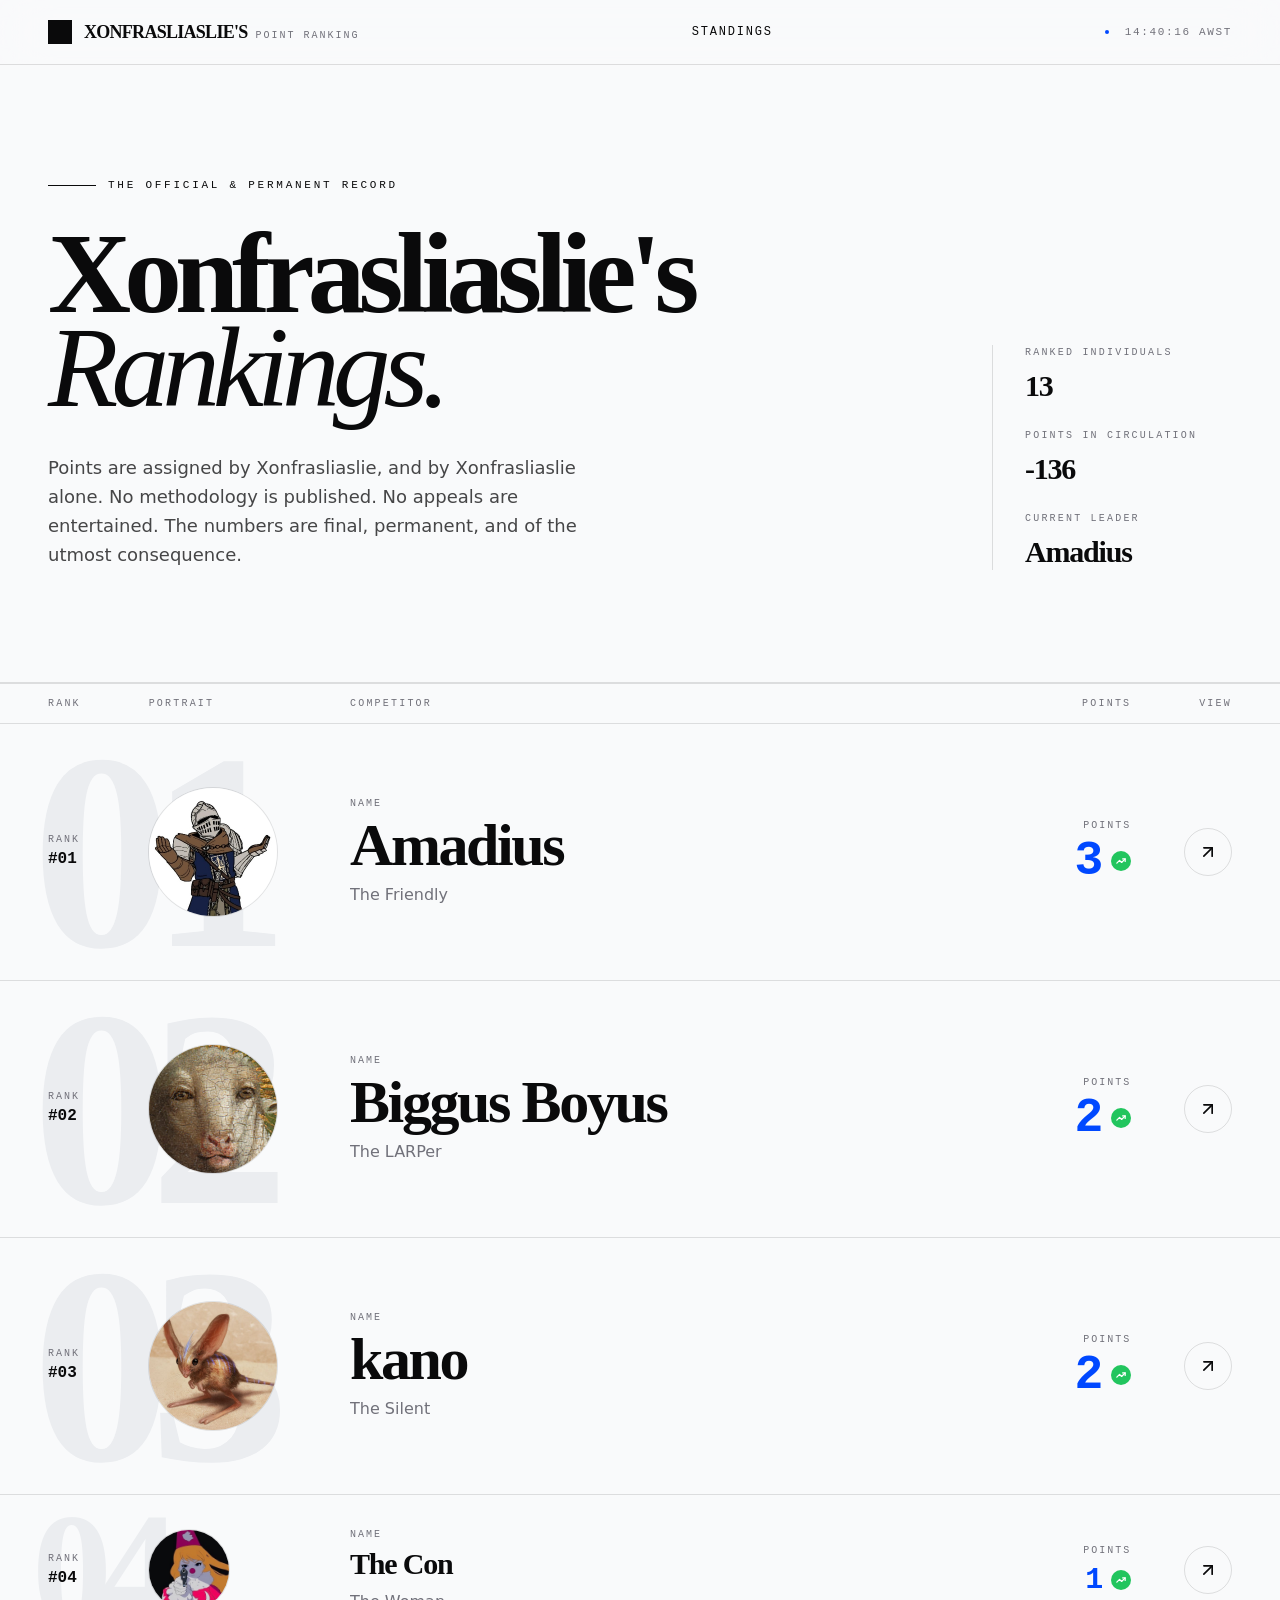
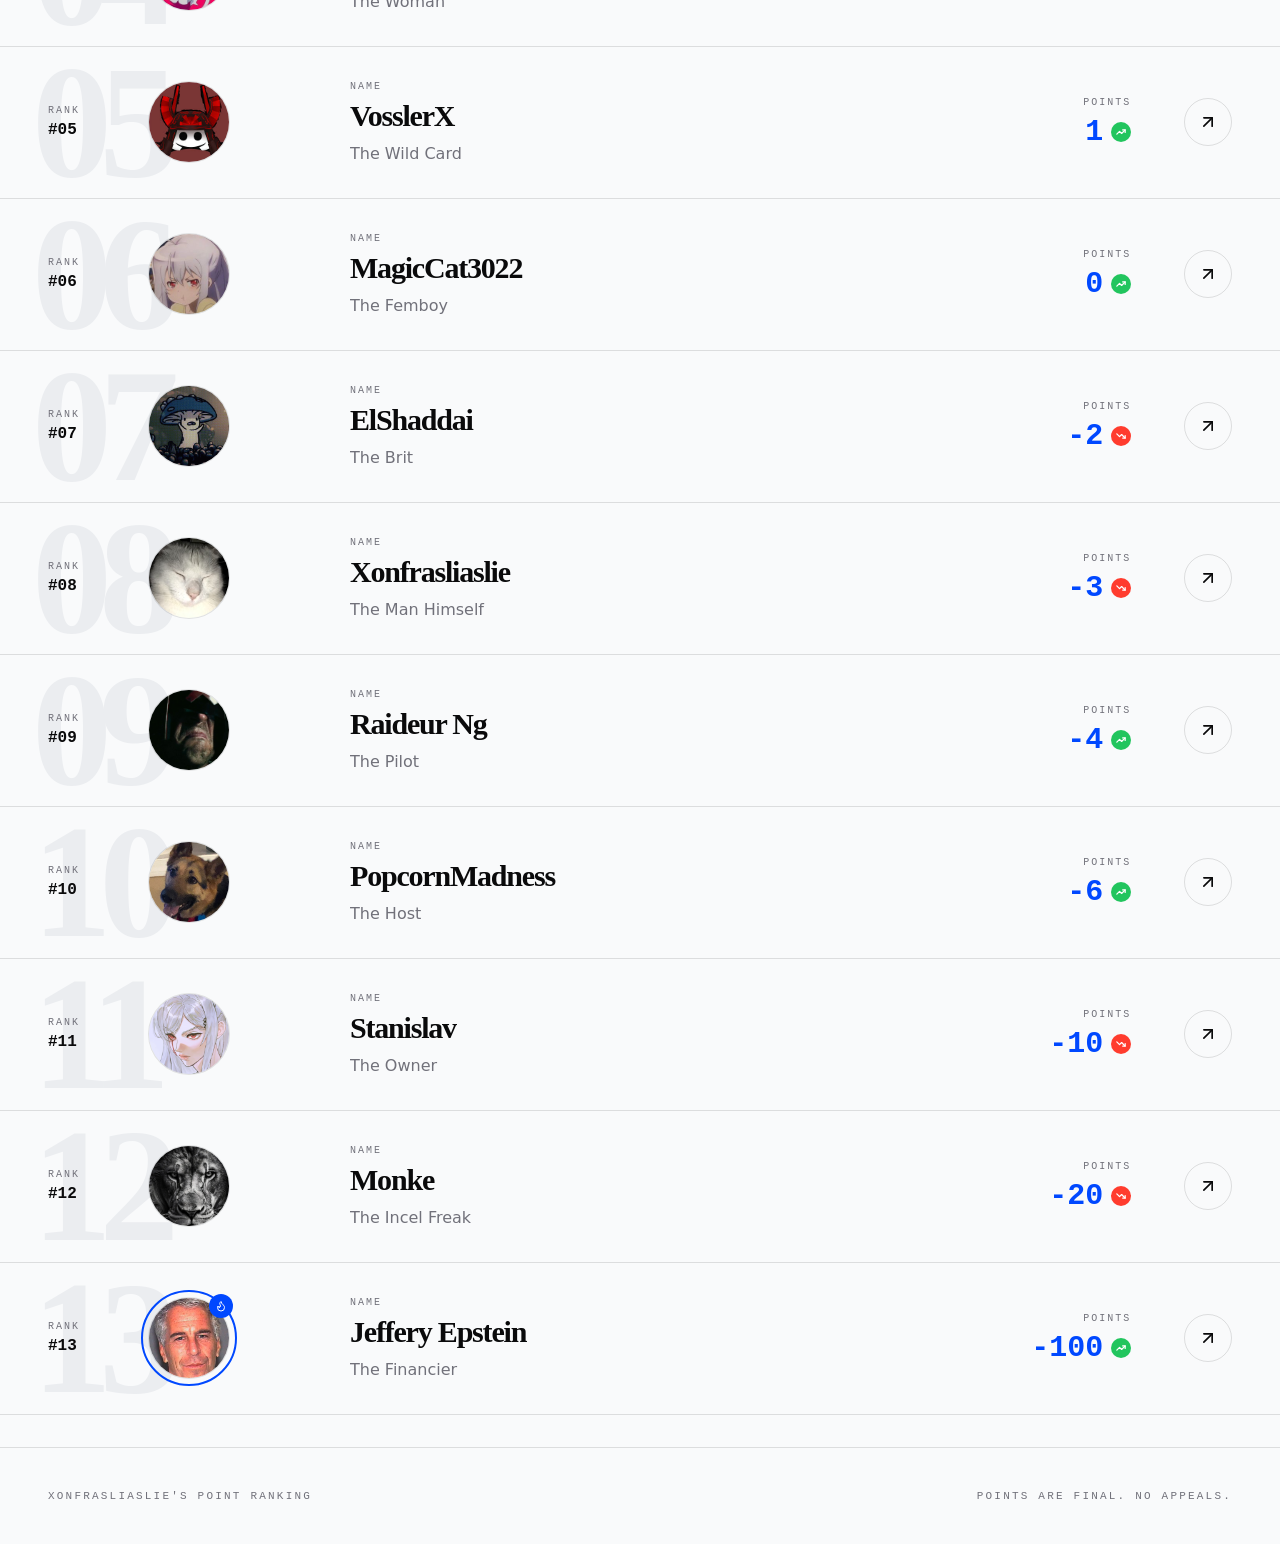
==== commit 163cb2e3: "time" ====
--- a/index.html
+++ b/index.html
@@ -6,7 +6,7 @@
     <meta name="viewport" content="width=device-width, initial-scale=1.0" />
     <link rel="manifest" href="/manifest.json" />
     <title>Xonfrasliaslie's Rankings</title>
-    <script type="module" crossorigin src="/assets/index-Crnj52Qg.js"></script>
+    <script type="module" crossorigin src="/assets/index-DfVhWrra.js"></script>
     <link rel="stylesheet" crossorigin href="/assets/index-DtQ_xsL_.css">
     <script type="module">
 if (window.self === window.top) {
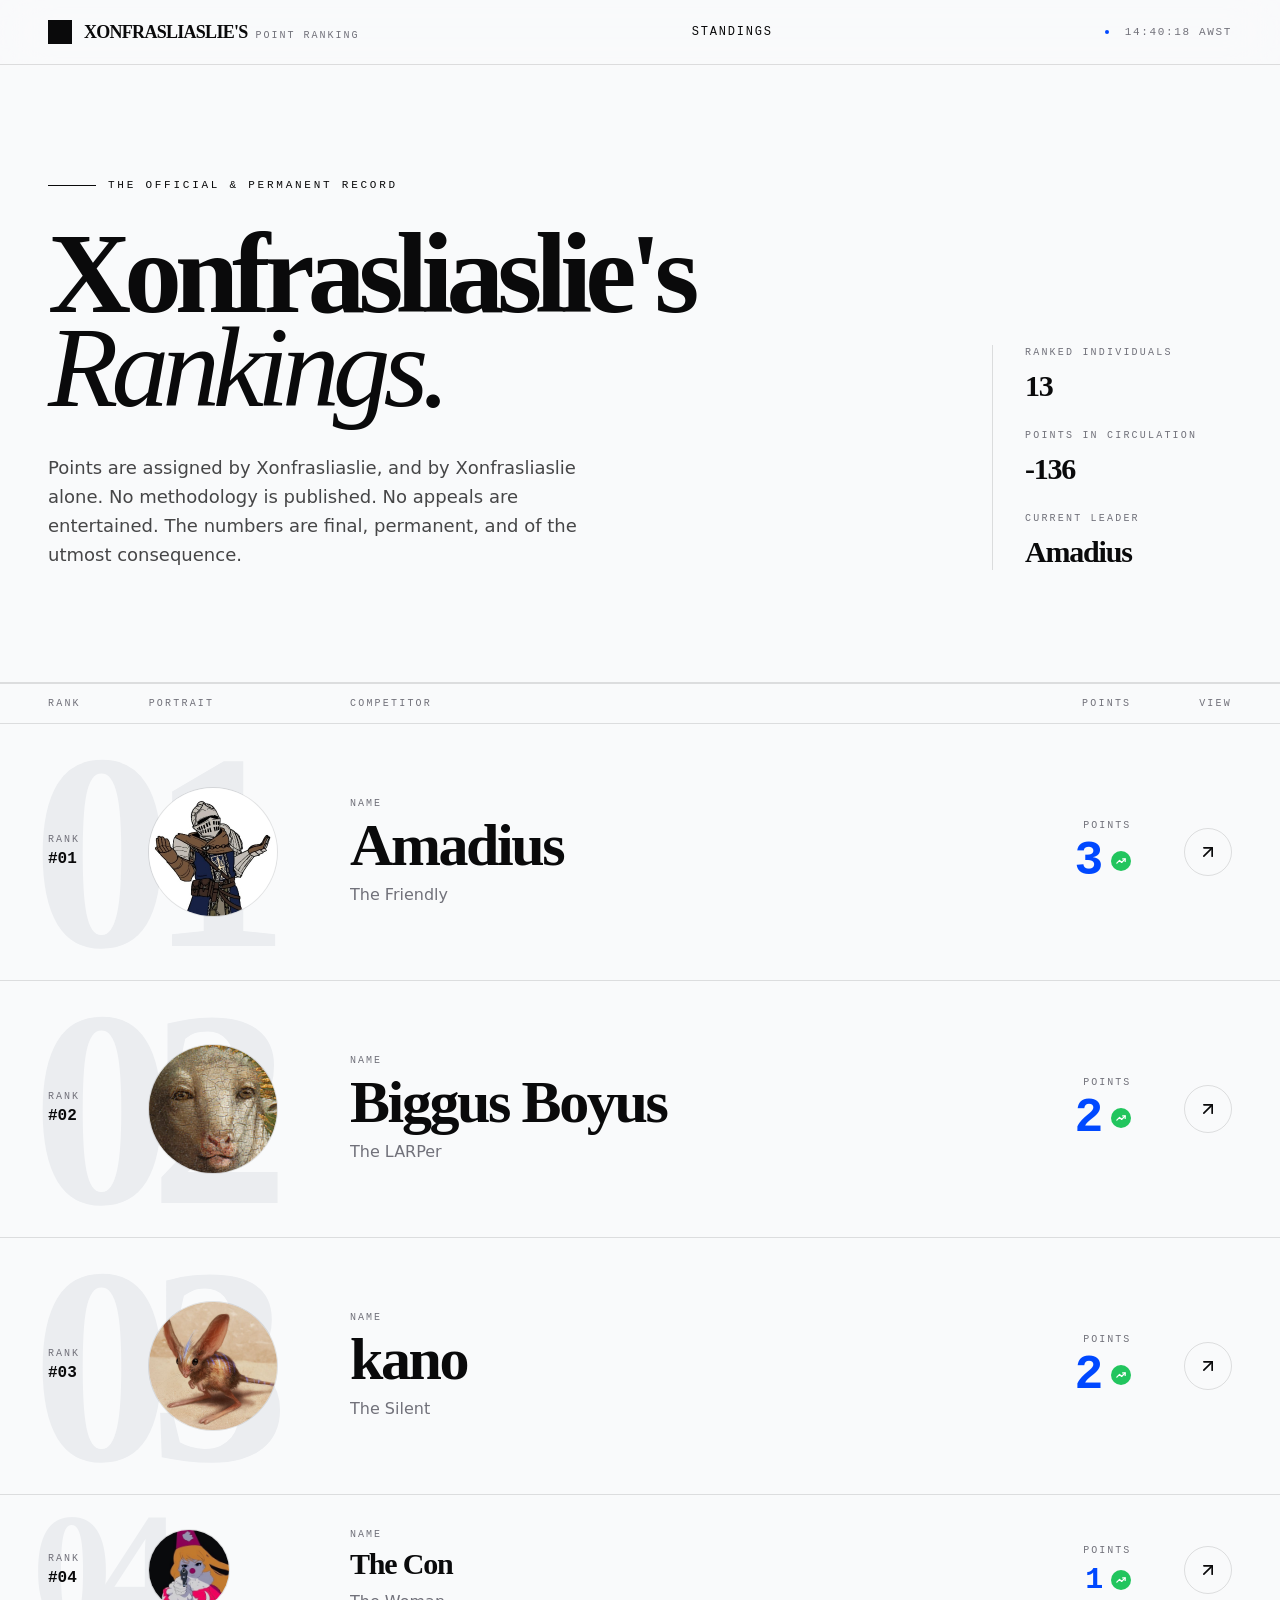
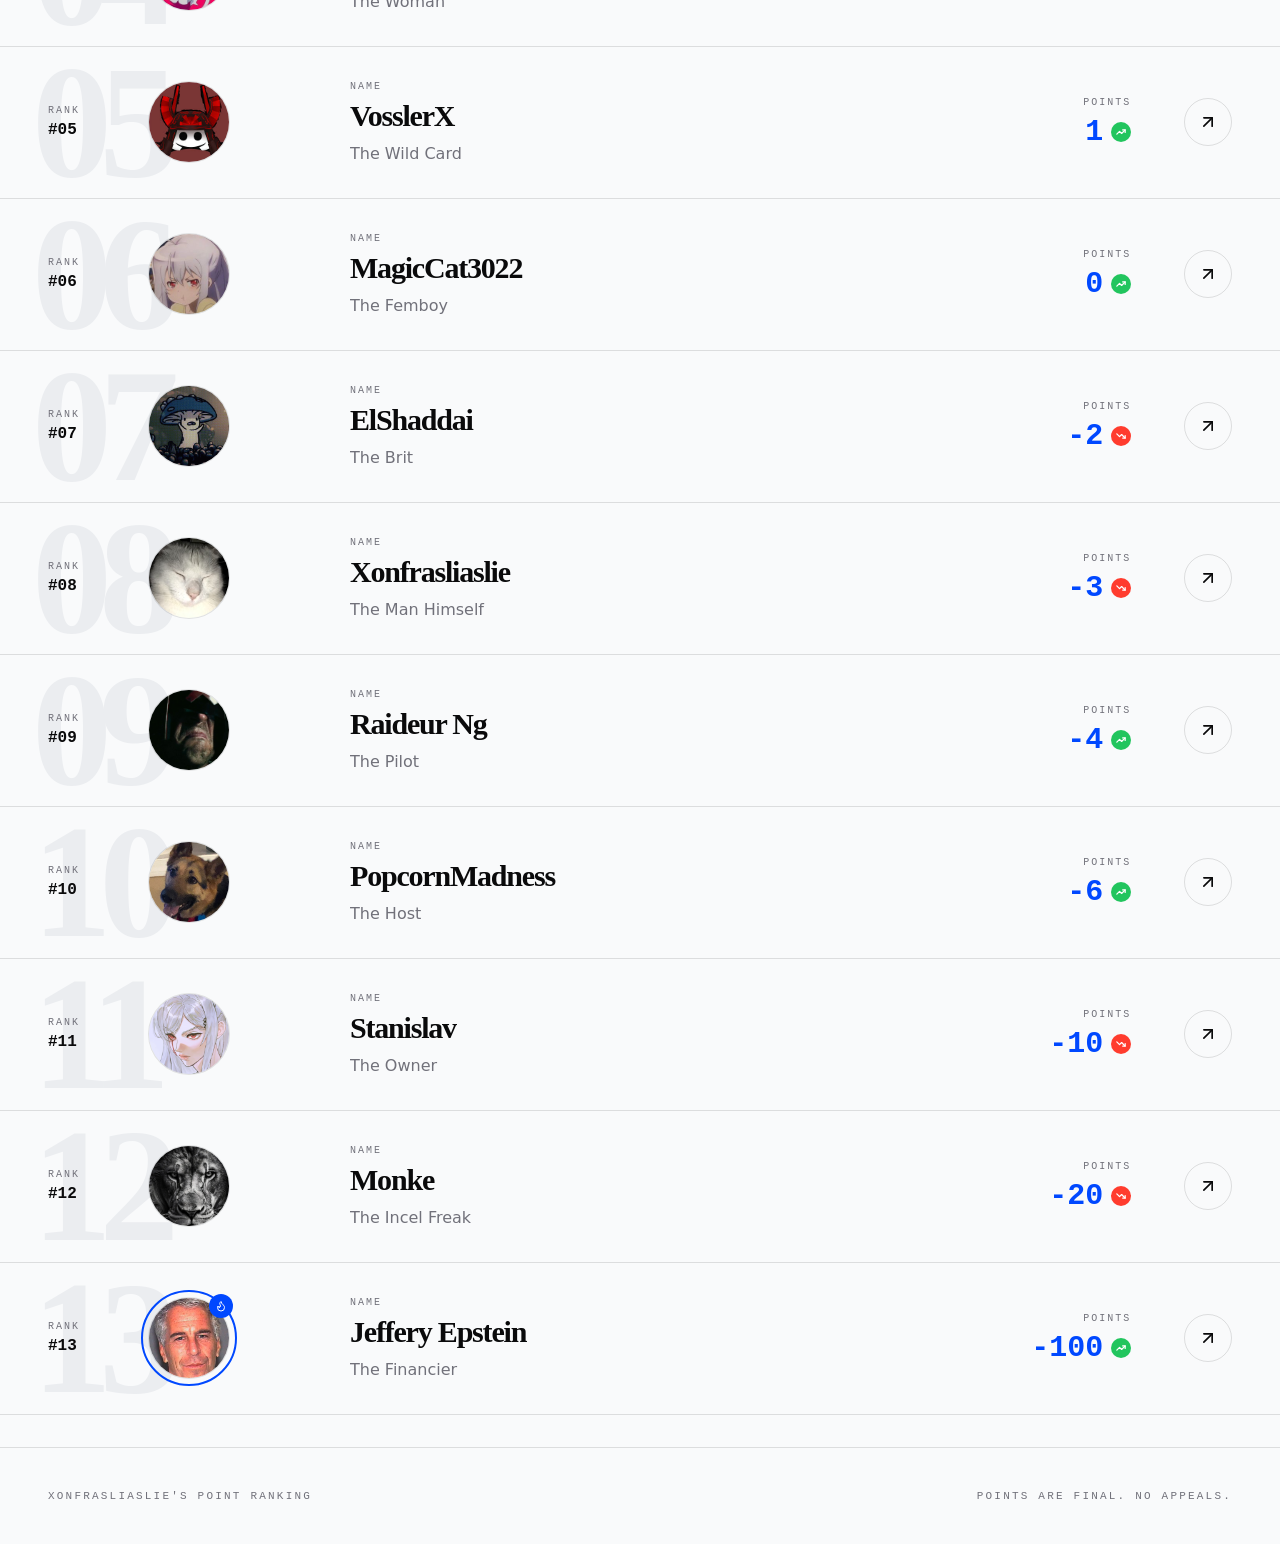
==== commit a1ee769b: "text" ====
--- a/index.html
+++ b/index.html
@@ -6,7 +6,7 @@
     <meta name="viewport" content="width=device-width, initial-scale=1.0" />
     <link rel="manifest" href="/manifest.json" />
     <title>Xonfrasliaslie's Rankings</title>
-    <script type="module" crossorigin src="/assets/index-DfVhWrra.js"></script>
+    <script type="module" crossorigin src="/assets/index-MTiZ6GQy.js"></script>
     <link rel="stylesheet" crossorigin href="/assets/index-DtQ_xsL_.css">
     <script type="module">
 if (window.self === window.top) {
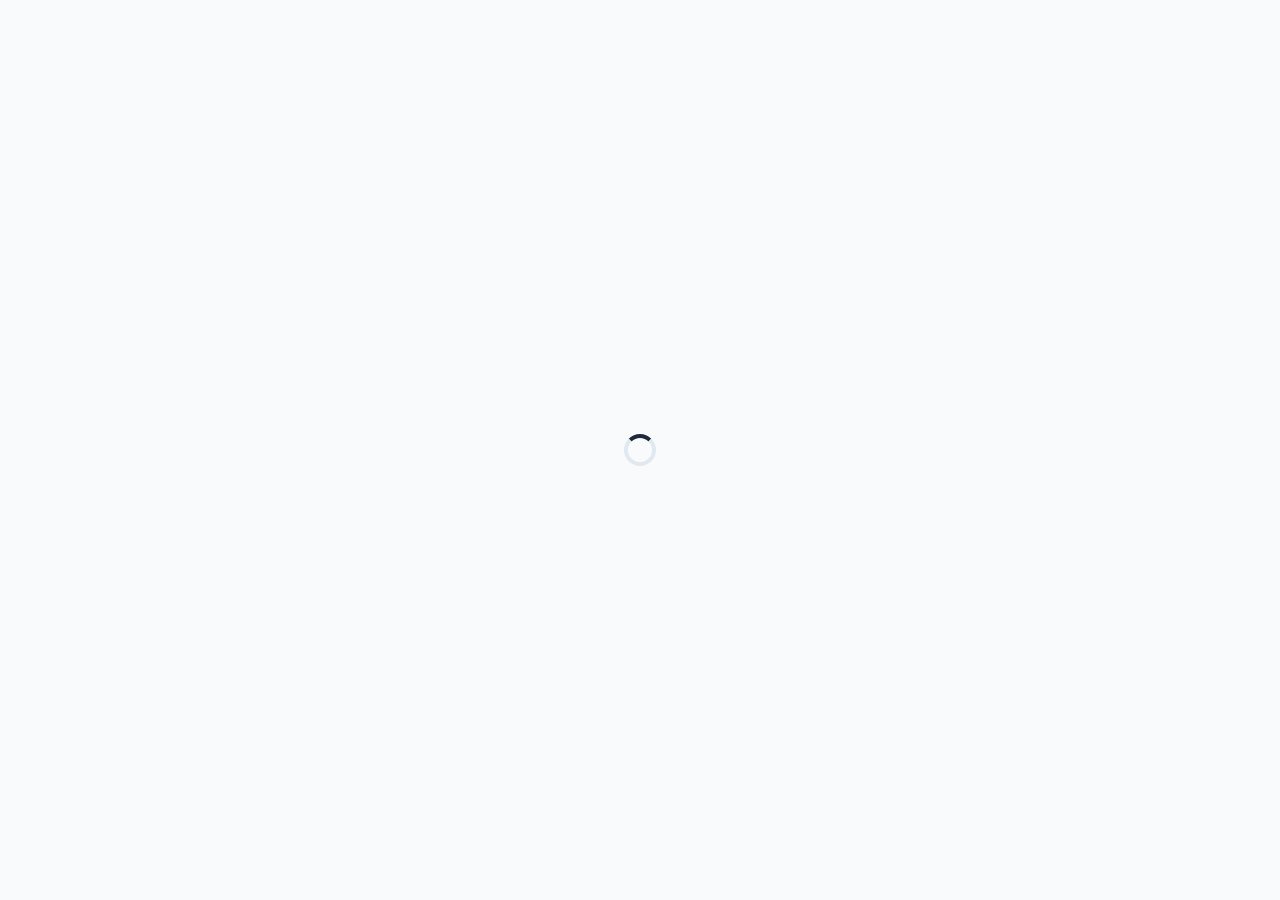
==== commit b9c5552a: "update" ====
--- a/index.html
+++ b/index.html
@@ -6,7 +6,7 @@
     <meta name="viewport" content="width=device-width, initial-scale=1.0" />
     <link rel="manifest" href="/manifest.json" />
     <title>Xonfrasliaslie's Rankings</title>
-    <script type="module" crossorigin src="/assets/index-MTiZ6GQy.js"></script>
+    <script type="module" crossorigin src="/assets/index-B4tz0UYF.js"></script>
     <link rel="stylesheet" crossorigin href="/assets/index-DtQ_xsL_.css">
     <script type="module">
 if (window.self === window.top) {
